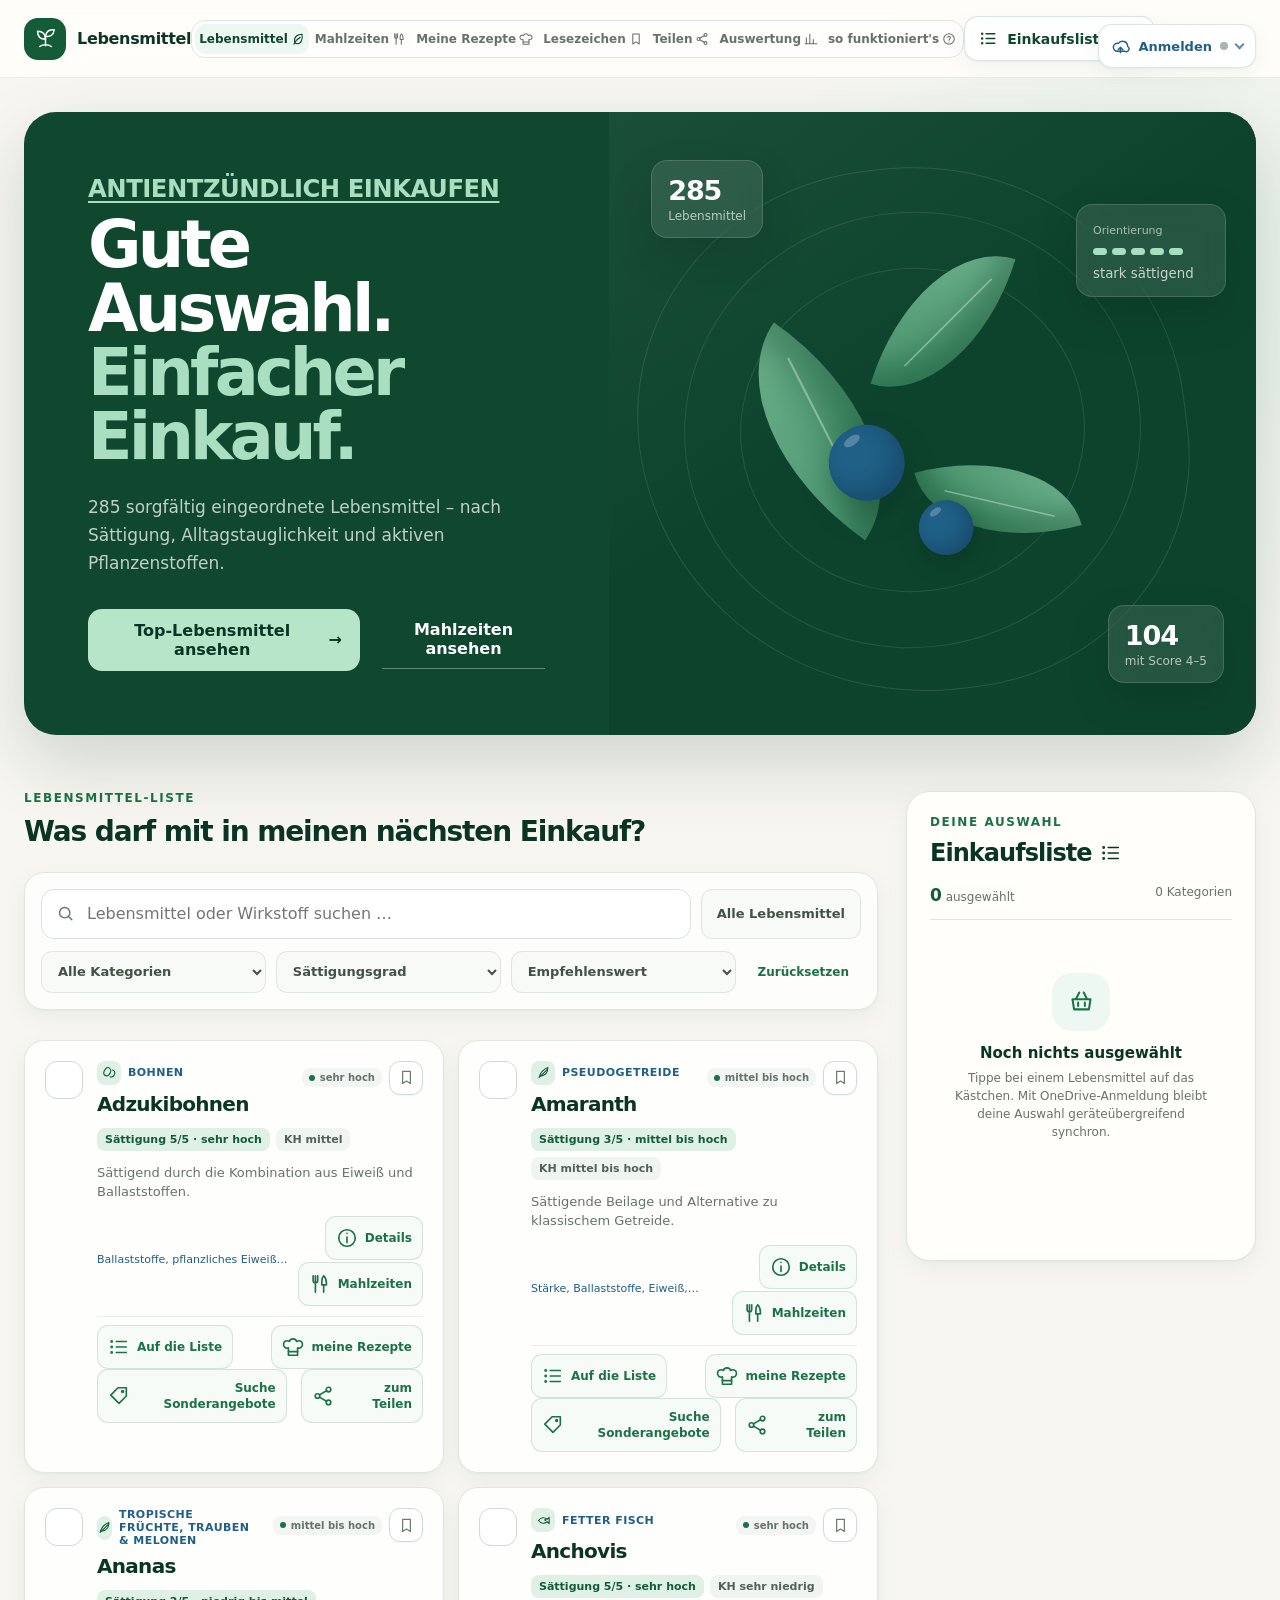
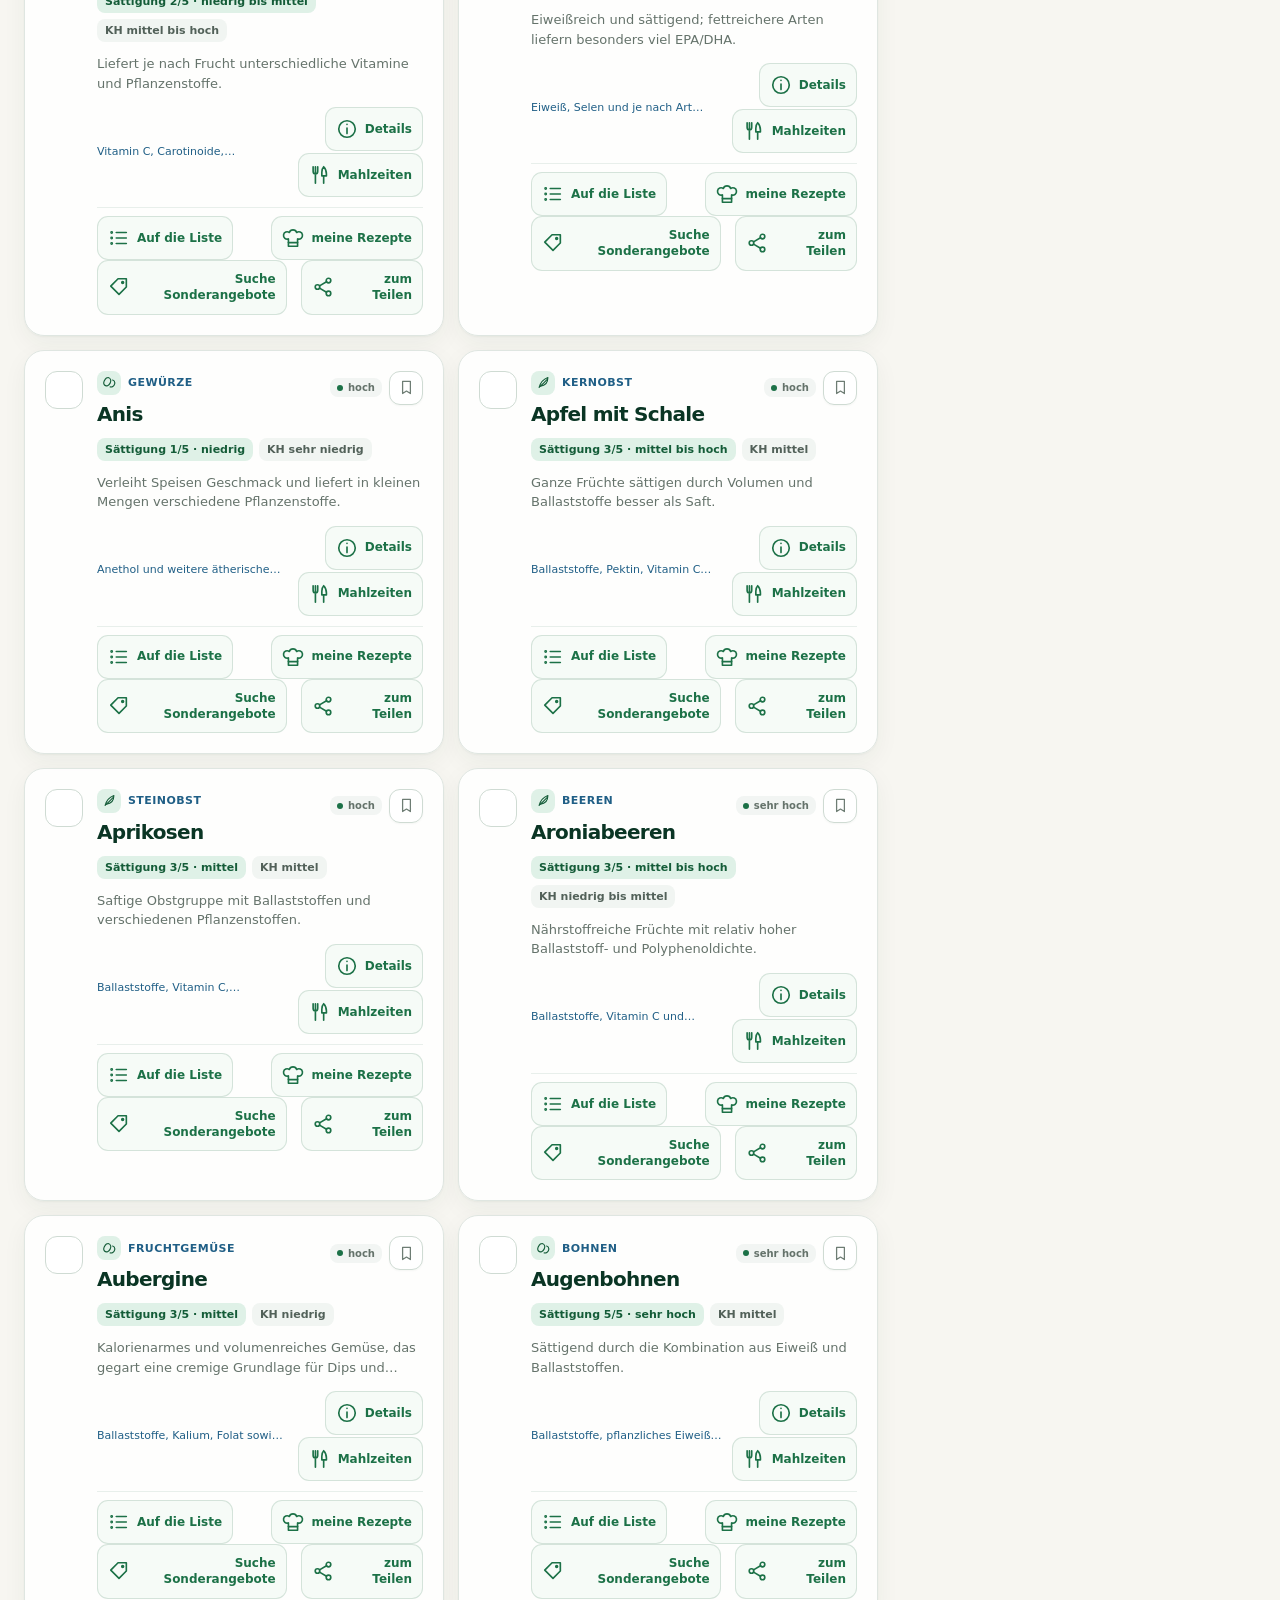
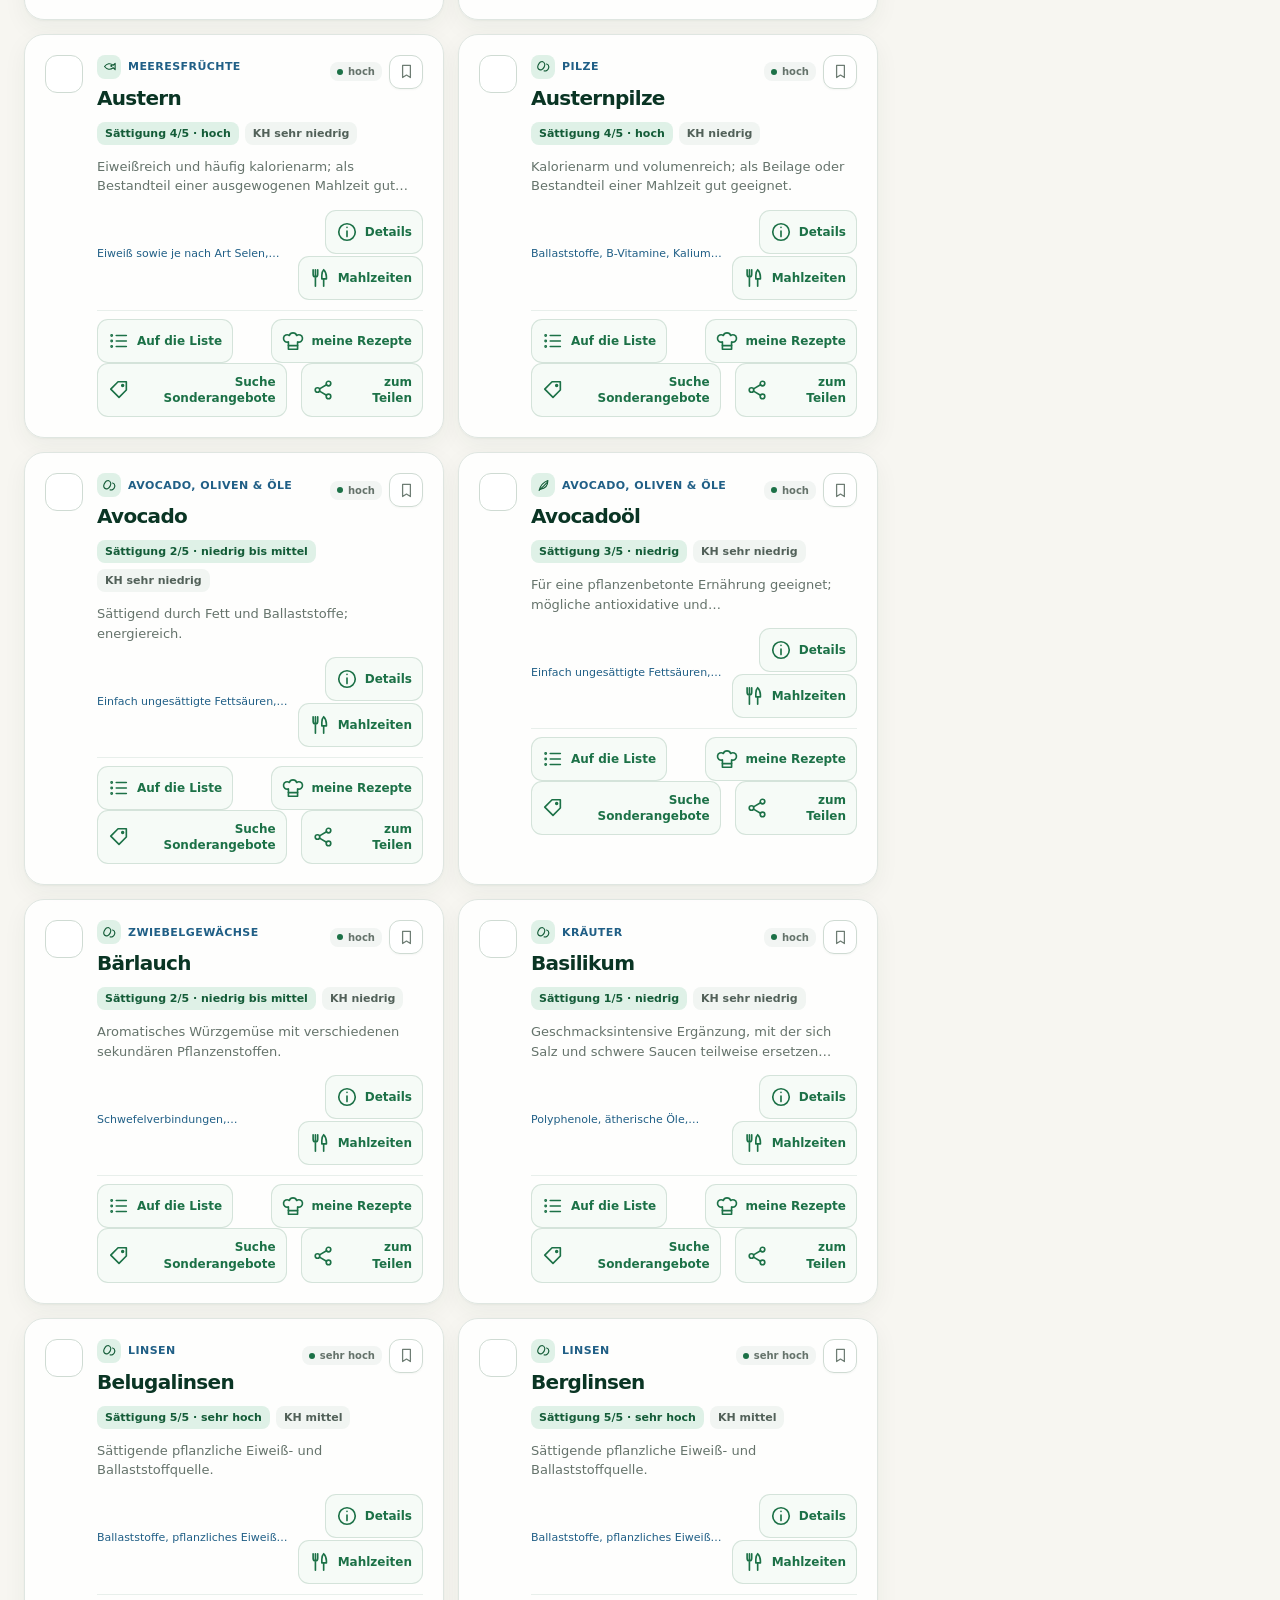
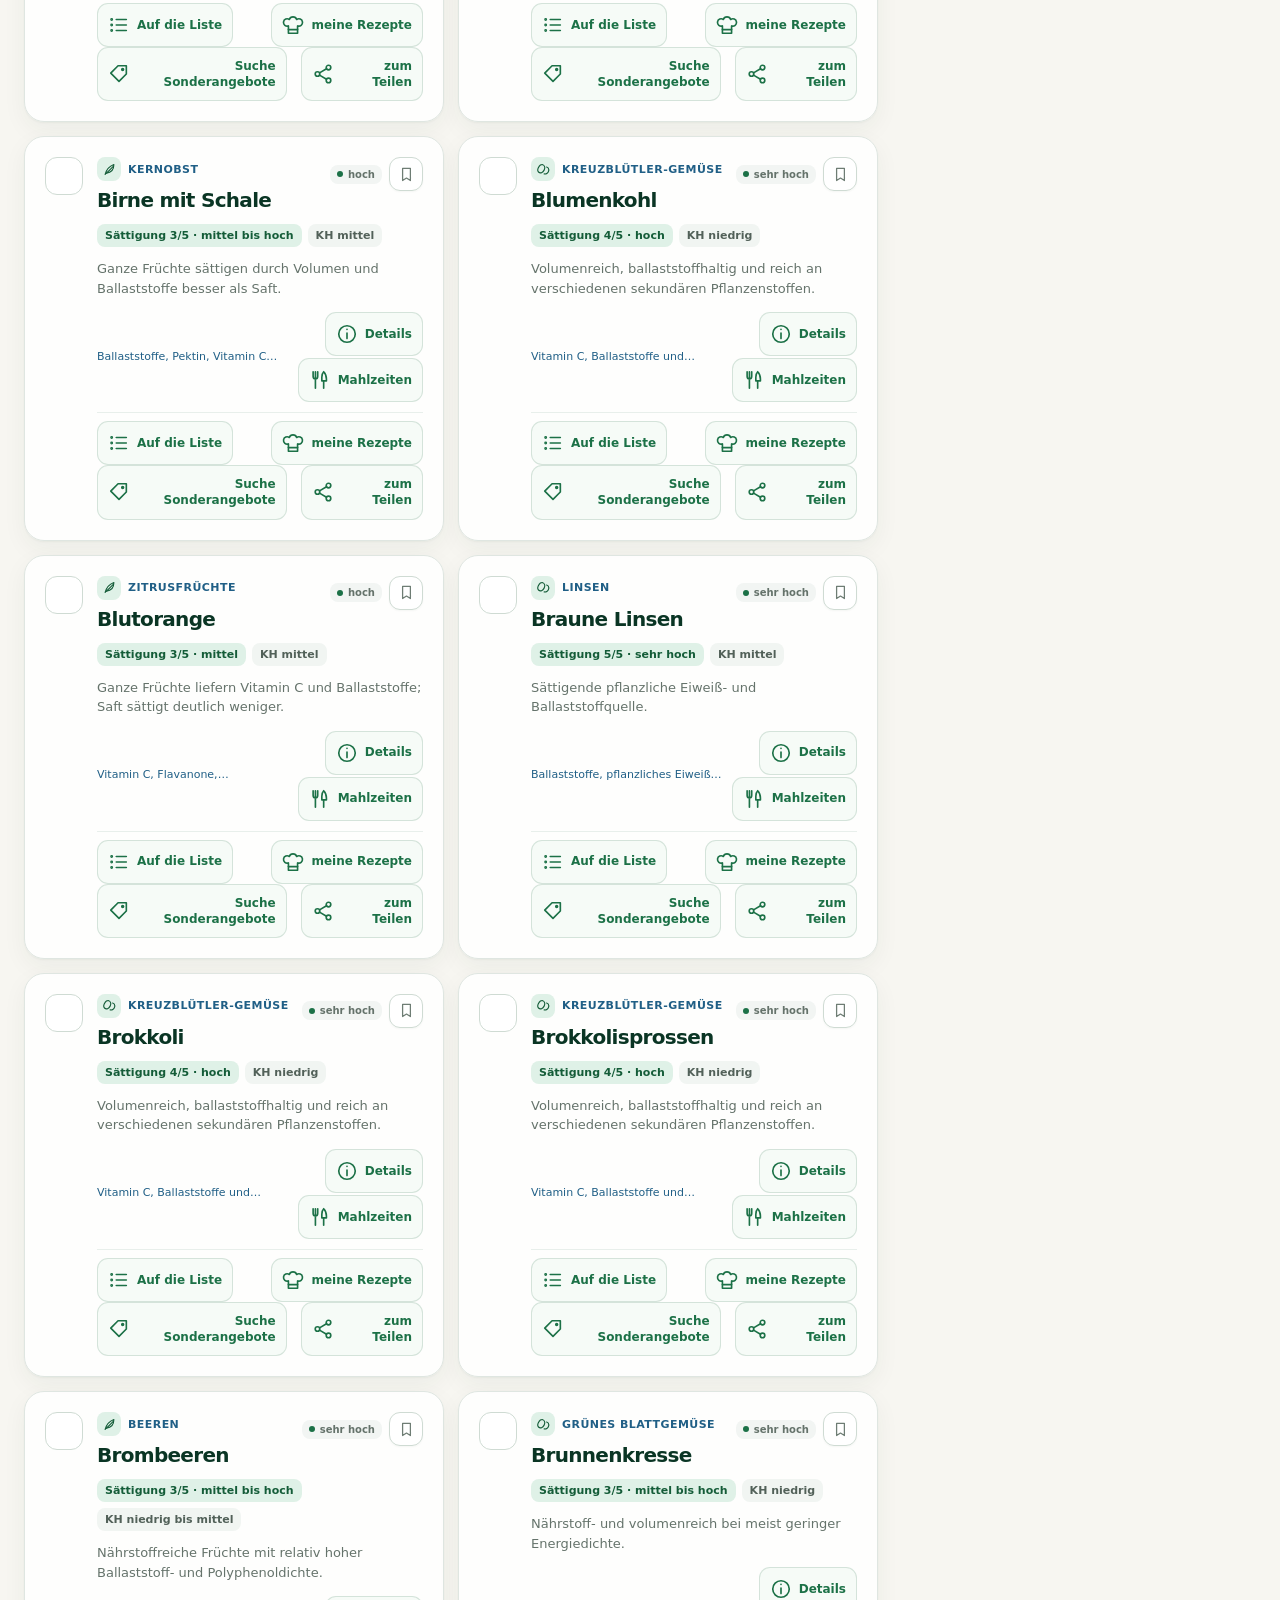
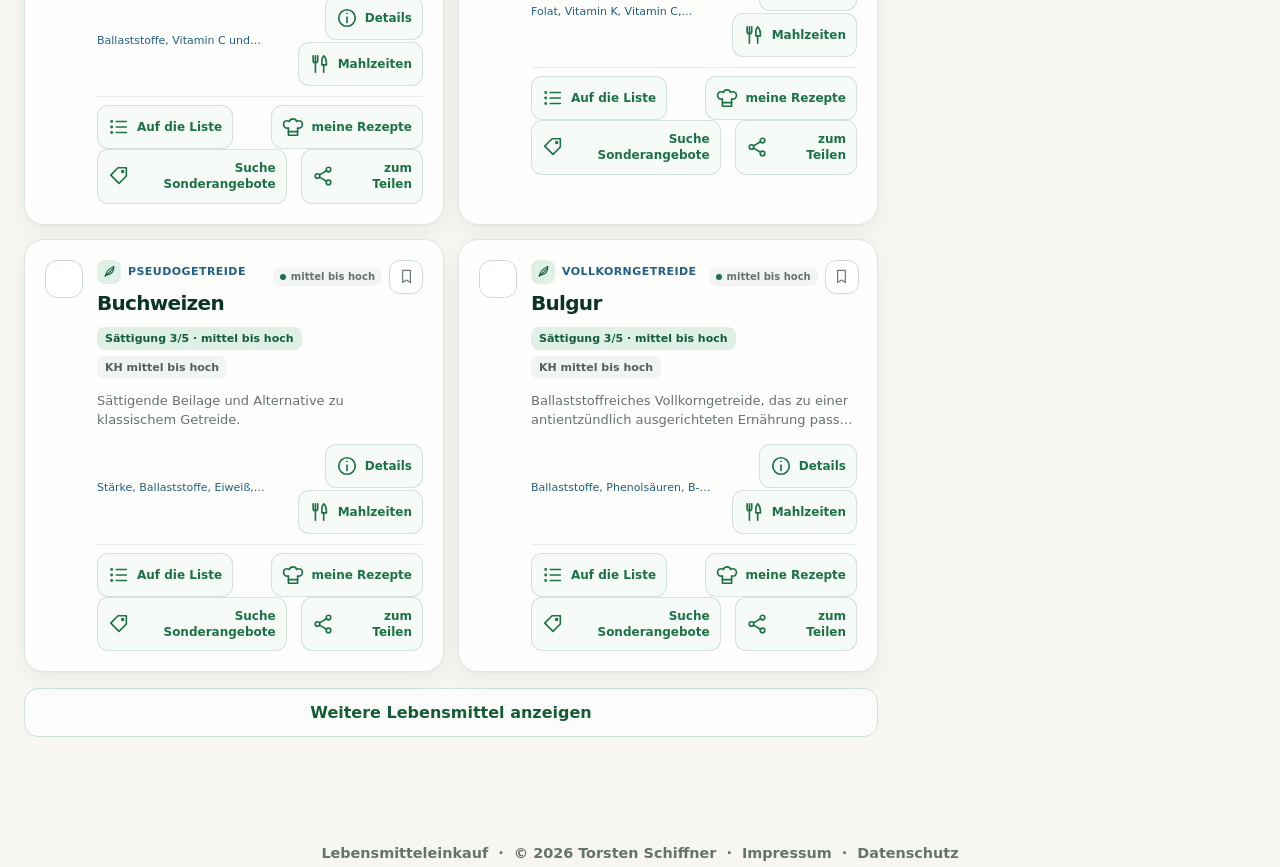
==== index.html @ b95f2064 "Add inline symbols to help chapter actions and areas" ====
<!doctype html>
<html lang="de">
  <head>
    <meta charset="UTF-8" />
    <meta name="viewport" content="width=device-width, initial-scale=1" />
    <meta name="theme-color" content="#145c38" />
    <meta
      name="description"
      content="Antientzündliche Lebensmittel entdecken, filtern und als Einkaufsliste speichern."
    />
    <title>Lebensmitteleinkauf</title>
    <link rel="stylesheet" href="style.css?v=help-inline-icons-20261023-1" />
  </head>
  <body>
    <div class="app-shell">
      <header class="topbar">
        <a class="brand" href="https://torwoe.github.io/lebensmitteleinkauf/" data-brand-home aria-label="Startseite von Lebensmitteleinkauf öffnen">
          <span class="brand-mark" aria-hidden="true">
            <svg viewBox="0 0 40 40" role="img">
              <path d="M20 30V17" />
              <path d="M20 21c-7 0-11-4-11-11 7 0 11 4 11 11Z" />
              <path d="M20 17c1-7 5-10 12-9-1 7-5 10-12 9Z" />
              <path d="M12 31c4-3 12-3 16 0" />
            </svg>
          </span>
          <span>
            <strong>Lebensmittel</strong>
            <small>bewusst einkaufen</small>
          </span>
        </a>

        <nav class="desktop-nav" aria-label="Hauptnavigation">
          <button class="nav-button is-active" data-view="foods" type="button">Lebensmittel<span class="button-icon nav-icon" data-icon="leaf" aria-hidden="true"></span></button>
          <button class="nav-button" data-view="meals" type="button">Mahlzeiten<span class="button-icon nav-icon" data-icon="meal" aria-hidden="true"></span></button>
          <button class="nav-button" data-view="recipes" type="button">Meine Rezepte<span class="button-icon nav-icon" data-icon="chef" aria-hidden="true"></span></button>
          <button class="nav-button" data-view="bookmarks" type="button">Lesezeichen<span class="button-icon nav-icon" data-icon="bookmark" aria-hidden="true"></span></button>
          <button class="nav-button" data-view="shares" type="button">Teilen<span class="button-icon nav-icon" data-icon="share" aria-hidden="true"></span></button>
          <button class="nav-button" data-view="insights" type="button">Auswertung<span class="button-icon nav-icon" data-icon="chart" aria-hidden="true"></span></button>
          <button class="nav-button" data-view="help" type="button">so funktioniert's<span class="button-icon nav-icon" data-icon="help" aria-hidden="true"></span></button>
        </nav>

        <div class="topbar-actions">
          <div class="sync-menu">
            <button class="sync-button" id="syncButton" type="button" aria-controls="syncMenu" aria-expanded="false">
              <span class="button-icon" data-icon="cloud" aria-hidden="true"></span>
              <span id="syncButtonLabel">OneDrive</span>
              <span class="sync-dot" id="syncDot" aria-hidden="true"></span>
              <span class="sync-caret" aria-hidden="true"></span>
            </button>
            <div class="sync-menu-panel" id="syncMenu" hidden>
              <strong id="syncMenuTitle">Nicht angemeldet</strong>
              <span id="syncMenuText">Deine Einkaufsliste, Lesezeichen, geteilten Mahlzeiten und Lebensmittel sowie Rezepte werden lokal auf diesem Ger&auml;t gespeichert.
Zuerst auf OneDrive anmelden klicken.
Nur bei zu langer Anmeldedauer auf Anmeldung erneuern klicken.</span>
              <div class="sync-menu-actions">
                <button class="secondary-button sync-menu-primary" id="syncMenuPrimary" type="button">Mit OneDrive anmelden</button>
                <button class="secondary-button sync-menu-renew" id="syncMenuRenew" type="button">Anmeldung erneuern</button>
                <button class="danger-button sync-menu-logout" id="syncMenuLogout" type="button">Abmelden</button>
              </div>
            </div>
          </div>
          <button class="basket-button" id="basketButton" type="button" aria-controls="shoppingPanel">
            <span class="button-icon" data-icon="list" aria-hidden="true"></span>
            <span class="basket-button-label">Einkaufsliste</span>
            <span class="count-badge" id="headerCount">0</span>
          </button>
        </div>
      </header>

      <main>
        <section class="view is-active" id="foodsView" data-view-panel="foods">
          <div class="hero">
            <div class="hero-copy">
              <p class="eyebrow">Antientzündlich einkaufen</p>
              <h1>Gute Auswahl.<br /><span>Einfacher Einkauf.</span></h1>
              <p>
                285 sorgfältig eingeordnete Lebensmittel – nach Sättigung,
                Alltagstauglichkeit und aktiven Pflanzenstoffen.
              </p>
              <div class="hero-actions">
                <button class="primary-button" id="showTopRated" type="button">
                  Top-Lebensmittel ansehen
                  <span aria-hidden="true">→</span>
                </button>
                <button class="text-button" data-view="meals" type="button">Mahlzeiten ansehen</button>
              </div>
            </div>
            <div class="hero-visual" aria-label="Übersicht der Lebensmitteldaten">
              <div class="produce-orbit" aria-hidden="true">
                <span class="orbit orbit-one"></span>
                <span class="orbit orbit-two"></span>
                <span class="leaf leaf-one"></span>
                <span class="leaf leaf-two"></span>
                <span class="leaf leaf-three"></span>
                <span class="berry berry-one"></span>
                <span class="berry berry-two"></span>
              </div>
              <div class="hero-stat stat-primary">
                <strong>285</strong>
                <span>Lebensmittel</span>
              </div>
              <div class="hero-stat stat-secondary">
                <strong>104</strong>
                <span>mit Score 4–5</span>
              </div>
              <div class="score-card">
                <span>Orientierung</span>
                <div class="score-dots" aria-label="Sättigungs-Score 5 von 5">
                  <i></i><i></i><i></i><i></i><i></i>
                </div>
                <small>stark sättigend</small>
              </div>
            </div>
          </div>

          <div class="content-grid">
            <section class="catalog" aria-labelledby="catalogTitle">
              <div class="section-heading">
                <div>
                  <p class="eyebrow">Lebensmittel-Liste</p>
                  <h2 id="catalogTitle">Was darf mit in meinen nächsten Einkauf?</h2>
                </div>
              </div>

              <div class="filter-panel">
                <div class="food-search-row">
                  <label class="search-field food-search-field" for="searchInput">
                    <span class="button-icon" data-icon="search" aria-hidden="true"></span>
                    <span class="sr-only">Lebensmittel suchen</span>
                    <input id="searchInput" type="search" placeholder="Lebensmittel oder Wirkstoff suchen …" autocomplete="off" />
                  </label>
                  <button class="all-foods-button" id="allFoodsButton" type="button">Alle Lebensmittel</button>
                </div>
                <div class="filter-row">
                  <label>
                    <span>Kategorie</span>
                    <select id="categoryFilter">
                      <option value="">Alle Kategorien</option>
                    </select>
                  </label>
                  <label>
                    <span>Sättigung</span>
                    <select id="scoreFilter">
                      <option value="">Sättigungsgrad</option>
                      <option value="5">Score 5 · sehr hoch</option>
                      <option value="4">Score 4 · hoch</option>
                      <option value="3">Score 3 · mittel</option>
                      <option value="2">Score 2 · niedrig bis mittel</option>
                      <option value="1">Score 1 · niedrig</option>
                    </select>
                  </label>
                  <label>
                    <span>Priorität</span>
                    <select id="priorityFilter">
                      <option value="">Empfehlenswert</option>
                      <option value="sehr hoch">Sehr hoch</option>
                      <option value="hoch">Hoch</option>
                      <option value="mittel">Mittel</option>
                      <option value="niedrig">Niedrig</option>
                    </select>
                  </label>
                  <button class="reset-button" id="resetFilters" type="button">Zurücksetzen</button>
                </div>
              </div>

              <div class="active-filter-row" id="activeFilters" aria-live="polite"></div>
              <div class="food-grid" id="foodGrid"></div>
              <button class="load-more" id="loadMore" type="button">Weitere Lebensmittel anzeigen</button>
            </section>

            <aside class="shopping-panel" id="shoppingPanel" aria-labelledby="shoppingTitle">
              <div class="panel-handle" aria-hidden="true"></div>
              <div class="shopping-heading">
                <div>
                  <p class="eyebrow">Deine Auswahl</p>
                  <h2 id="shoppingTitle">Einkaufsliste<span class="button-icon shopping-title-icon" data-icon="list" aria-hidden="true"></span></h2>
                </div>
                <button class="icon-button close-shopping" id="closeShopping" type="button" aria-label="Einkaufsliste schließen">×</button>
              </div>
              <div class="shopping-summary">
                <span><strong id="shoppingCount">0</strong> ausgewählt</span>
                <span id="categoryCount">0 Kategorien</span>
              </div>
              <div class="shopping-items" id="shoppingItems"></div>
              <div class="shopping-actions" id="shoppingActions">
                <button class="primary-button" id="downloadList" type="button">
                  <span class="button-icon" data-icon="download" aria-hidden="true"></span>
                  Als TXT speichern
                </button>
                <div class="secondary-actions">
                  <button class="secondary-button" id="copyList" type="button">Kopieren</button>
                  <button class="danger-button" id="clearList" type="button">Leeren</button>
                </div>
              </div>
            </aside>
          </div>
        </section>

        <section class="view" id="mealsView" data-view-panel="meals">
          <div class="page-intro compact-intro">
            <p class="eyebrow">Mahlzeiten</p>
            <h1>Aus guten Zutaten<br /><span>wird ein guter Tag.</span></h1>
            <label class="search-field meal-search-field" for="mealSearchInput">
              <span class="button-icon" data-icon="search" aria-hidden="true"></span>
              <span class="sr-only">Mahlzeiten durchsuchen</span>
              <input id="mealSearchInput" type="search" placeholder="Zutat oder Mahlzeit suchen …" autocomplete="off" />
            </label>
            <div class="meal-filter-row">
              <label class="meal-type-control" for="mealTypeFilter">
                <span class="sr-only">Gerichtart für Mahlzeiten</span>
                <select id="mealTypeFilter">
                  <option value="">Alle Gerichte</option>
                  <option value="warm">Warm</option>
                  <option value="kalt">Kalt</option>
                </select>
              </label>
              <label class="meal-category-control" for="mealCategoryFilter">
                <span class="sr-only">Kategorie für Mahlzeiten</span>
                <select id="mealCategoryFilter">
                  <option value="">Alle Kategorien</option>
                </select>
              </label>
              <button class="reset-button meal-reset-button" id="resetMealFilters" type="button">Zurücksetzen</button>
            </div>
            <div class="meal-result-count" id="mealResultCount" aria-live="polite" hidden></div>
          </div>
          <div class="meal-grid" id="mealGrid" aria-live="polite"></div>
        </section>

        <section class="view recipes-view" id="recipesView" data-view-panel="recipes">
          <div class="page-intro compact-intro recipe-overview-intro">
            <p class="eyebrow">Meine Rezepte</p>
            <h1>Gesammelt.<br /><span>Klar unterteilt.</span></h1>
            <p>Hier findest du alle eigenen Rezepte aus deinen Mahlzeiten- und Lebensmittelkarten. Mahlzeiten stehen zuerst, danach folgen Lebensmittel.</p>
          </div>

          <div class="filter-panel recipe-filter-panel">
            <label class="search-field recipe-search-field" for="recipeSearchInput">
              <span class="button-icon" data-icon="search" aria-hidden="true"></span>
              <span class="sr-only">Eigene Rezepte durchsuchen</span>
              <input id="recipeSearchInput" type="search" placeholder="Rezepte, Lebensmittel oder Anmerkungen suchen …" autocomplete="off" />
            </label>
            <div class="recipe-filter-row">
              <label>
                <span class="sr-only">Kategorie für eigene Rezepte</span>
                <select id="recipeCategoryFilter">
                  <option value="">Alle Kategorien</option>
                </select>
              </label>
              <label>
                <span class="sr-only">Mahlzeit oder Lebensmittel für eigene Rezepte</span>
                <select id="recipeItemFilter">
                  <option value="">Alle Mahlzeiten und Lebensmittel</option>
                </select>
              </label>
              <button class="reset-button recipe-reset-button" id="resetRecipeFilters" type="button">Zurücksetzen</button>
            </div>
          </div>

          <div class="recipe-result-bar">
            <span id="recipeResultCount" aria-live="polite">0 Rezepte</span>
          </div>
          <section class="bookmark-section" aria-labelledby="recipeMealsTitle">
            <div class="bookmark-section-heading">
              <div>
                <p class="eyebrow">Zuerst</p>
                <h2 id="recipeMealsTitle">Mahlzeiten</h2>
              </div>
              <span class="bookmark-count" id="recipeMealCount">0 Rezepte</span>
            </div>
            <div class="recipe-overview-grid" id="recipeMealGrid" aria-live="polite"></div>
          </section>

          <section class="bookmark-section" aria-labelledby="recipeFoodsTitle">
            <div class="bookmark-section-heading">
              <div>
                <p class="eyebrow">Danach</p>
                <h2 id="recipeFoodsTitle">Lebensmittel</h2>
              </div>
              <span class="bookmark-count" id="recipeFoodCount">0 Rezepte</span>
            </div>
            <div class="recipe-overview-grid" id="recipeFoodGrid" aria-live="polite"></div>
          </section>
        </section>

        <section class="view bookmarks-view" id="bookmarksView" data-view-panel="bookmarks">
          <div class="page-intro compact-intro bookmarks-intro">
            <div>
              <p class="eyebrow">Deine Auswahl</p>
              <h1>Gespeichert.<br /><span>Schnell wiedergefunden.</span></h1>
              <p>Alle Lesezeichen auf einen Blick. Mit OneDrive-Anmeldung werden sie geräteübergreifend synchronisiert.</p>
            </div>
            <button class="danger-button bookmarks-clear-all" id="clearAllBookmarks" type="button">Alle Lesezeichen löschen</button>
          </div>

          <section class="bookmark-section" aria-labelledby="bookmarkedMealsTitle">
            <div class="bookmark-section-heading">
              <div>
                <p class="eyebrow">Zuerst</p>
                <h2 id="bookmarkedMealsTitle">Mahlzeiten</h2>
              </div>
              <span class="bookmark-count" id="bookmarkedMealCount">0 Lesezeichen</span>
            </div>
            <div class="meal-grid bookmark-meal-grid" id="bookmarkedMealGrid" aria-live="polite"></div>
          </section>

          <section class="bookmark-section" aria-labelledby="bookmarkedFoodsTitle">
            <div class="bookmark-section-heading">
              <div>
                <p class="eyebrow">Danach</p>
                <h2 id="bookmarkedFoodsTitle">Lebensmittel</h2>
              </div>
              <span class="bookmark-count" id="bookmarkedFoodCount">0 Lesezeichen</span>
            </div>
            <div class="food-grid bookmark-food-grid" id="bookmarkedFoodGrid" aria-live="polite"></div>
          </section>
        </section>

        <section class="view" id="insightsView" data-view-panel="insights">
          <div class="page-intro compact-intro">
            <p class="eyebrow">Auswertung</p>
            <h1>Die Auswahl<br /><span>auf einen Blick.</span></h1>
            <p>Die wichtigsten Kennzahlen und Kategorien aus der Lebensmittelliste.</p>
          </div>
          <div class="metric-grid" id="metricGrid"></div>
          <div class="insight-grid">
            <article class="chart-card category-chart-card">
              <div class="card-heading">
                <div>
                  <p class="eyebrow">Verteilung</p>
                  <h2>Lebensmittel je Kategorie</h2>
                </div>
                <span class="chart-key"><i></i>Anzahl</span>
              </div>
              <div class="bar-chart" id="categoryChart"></div>
            </article>
            <article class="chart-card satiety-card">
              <div class="card-heading">
                <div>
                  <p class="eyebrow">Sättigung</p>
                  <h2>Score-Profil</h2>
                </div>
              </div>
              <div class="donut-layout">
                <div class="donut-chart" id="donutChart"><span><strong>280</strong>gesamt</span></div>
                <div class="donut-legend" id="donutLegend"></div>
              </div>
            </article>
          </div>
          <article class="source-card">
            <div>
              <p class="eyebrow">Transparenz</p>
            </div>
            <div class="source-list" id="sourceList"></div>
          </article>
        </section>

        <section class="view shares-view" id="sharesView" data-view-panel="shares">
          <div class="page-intro compact-intro share-intro">
            <p class="eyebrow">Teilen</p>
            <h1>Gute Auswahl.<br /><span>Einfach weitergeben.</span></h1>
            <p>Hier erscheinen Mahlzeiten und Lebensmittel, deren Teilen-Link du erstellt oder geöffnet hast. Der Link führt direkt zum passenden Eintrag.</p>
          </div>
          <section class="bookmark-section" aria-labelledby="sharedMealsTitle">
            <div class="bookmark-section-heading">
              <div>
                <p class="eyebrow">Zuerst</p>
                <h2 id="sharedMealsTitle">Mahlzeiten</h2>
              </div>
              <span class="bookmark-count" id="sharedMealCount">0 Mahlzeiten</span>
            </div>
            <div class="share-selection-toolbar">
              <span id="sharedMealSelectionCount" aria-live="polite">0 ausgewählt</span>
              <button class="danger-button" id="removeSelectedSharedMeals" type="button" disabled>Ausgewählte entfernen</button>
            </div>
            <div class="meal-grid shared-meal-grid" id="sharedMealGrid" aria-live="polite"></div>
          </section>

          <section class="bookmark-section" aria-labelledby="sharedFoodsTitle">
            <div class="bookmark-section-heading">
              <div>
                <p class="eyebrow">Danach</p>
                <h2 id="sharedFoodsTitle">Lebensmittel</h2>
              </div>
              <span class="bookmark-count" id="sharedFoodCount">0 Lebensmittel</span>
            </div>
            <div class="share-selection-toolbar">
              <span id="sharedFoodSelectionCount" aria-live="polite">0 ausgewählt</span>
              <button class="danger-button" id="removeSelectedSharedFoods" type="button" disabled>Ausgewählte entfernen</button>
            </div>
            <div class="food-grid shared-food-grid" id="sharedFoodGrid" aria-live="polite"></div>
          </section>
        </section>

        <section class="view help-view" id="helpView" data-view-panel="help">
          <div class="page-intro compact-intro help-intro" id="hilfe-oben">
            <p class="eyebrow">So funktioniert's</p>
            <h1>so funktioniert's<br /><span>für jeden Bereich</span></h1>
            <p>Hier wird jeder Bereich mit seinen verschiedenen Funktionen kurz und einfach vorgestellt. Als beschreibender Text mit Bildern oder als kleines Video.</p>
          </div>

          <nav class="help-section-nav" aria-label="Bereiche auf dieser Seite">
            <ul class="help-section-list">
              <li><a href="#hilfe-lebensmittel">so funktioniert's bei: Lebensmittel <span aria-hidden="true">↓</span></a></li>
              <li><a href="#hilfe-mahlzeiten">so funktioniert's bei: Mahlzeiten und Rezeptsuche <span aria-hidden="true">↓</span></a></li>
              <li><a href="#hilfe-mahlzeiten-rezeptsuche">so funktioniert's bei: für Rezeptsuche <span aria-hidden="true">↓</span></a></li>
              <li><a href="#hilfe-rezepte">so funktioniert's bei: Meine Rezepte <span aria-hidden="true">↓</span></a></li>
              <li><a href="#hilfe-lesezeichen">so funktioniert's bei: Lesezeichen <span aria-hidden="true">↓</span></a></li>
              <li><a href="#hilfe-teilen">so funktioniert's bei: Teilen <span aria-hidden="true">↓</span></a></li>
            </ul>
          </nav>

          <p class="help-ai-notice">Die Erklärbilder wurden mithilfe künstlicher Intelligenz (KI) erstellt. Sie veranschaulichen die Bedienung; einzelne Darstellungen können von der aktuellen App abweichen.</p>

          <div class="help-sections">
            <section class="help-section help-foods-section" id="hilfe-lebensmittel" aria-labelledby="hilfe-lebensmittel-title">
              <div class="help-section-heading">
                <h2 id="hilfe-lebensmittel-title">so funktioniert's bei: Lebensmittel</h2>
                <a class="help-back-to-top" href="#hilfe-oben" aria-label="Zurück zum Anfang der Seite" title="Zurück nach oben"><span class="button-icon" data-icon="arrowUp" aria-hidden="true"></span></a>
              </div>
              <p>Entdecke passende Lebensmittel und nutze die Informationen und Funktionen der WebApp für deinen Einkauf und deine Mahlzeiten.</p>
              <p id="foodGuideVideoIntro">Schau gern in unser kurzes Erklärvideo: Wir zeigen dir, wie du Lebensmittel findest und welche Möglichkeiten dir die WebApp für deinen Einkauf und deine Mahlzeiten bietet.</p>
              <video class="food-guide-video" controls playsinline preload="metadata" aria-label="Erklärvideo: So funktioniert die WebApp bei Lebensmitteln" aria-describedby="foodGuideVideoIntro">
                <source src="assets/food-guide/lebensmittel-erklaervideo.mp4?v=food-guide-20261013-1" type="video/mp4" />
                Dein Browser kann das Video hier nicht abspielen. <a href="assets/food-guide/lebensmittel-erklaervideo.mp4">Erklärvideo öffnen</a>.
              </video>
              <div class="meal-guide food-guide">
                <p class="food-guide-intro">Du entscheidest selbst, welche Funktion du gerade brauchst. Die Funktionen haben keine feste Reihenfolge.</p>
                <ol class="meal-guide-list">
                  <li><span class="meal-guide-step-content"><strong>Ein Lebensmittel finden</strong><br />Mit den Filtern für Kategorie, Sättigung und Empfehlungspriorität kannst du die Auswahl eingrenzen. Einen Suchbegriff musst du dafür nicht eingeben. Wenn du möchtest, kannst du zusätzlich oder auch ohne Filter nach einem Lebensmittel oder Wirkstoff suchen, zum Beispiel „Feldsalat“. Mit „<span class="meal-guide-action-label inline-action-icon" role="img" aria-label="Zurücksetzen" title="Zurücksetzen"><span class="button-icon" data-icon="reset" aria-hidden="true"></span><span class="action-icon-label">Zurücksetzen</span></span>“ entfernst du die Suche und alle Filter. <button class="meal-guide-image-button" type="button" data-food-guide-step="1" aria-label="Bild zu Lebensmittel-Punkt 1 öffnen: Ein Lebensmittel finden"><span class="button-icon" data-icon="imageOpen" aria-hidden="true"></span><span>Bild</span></button></span></li>
                  <li><span class="meal-guide-step-content"><strong>Die Lebensmittelkarte kennenlernen</strong><br />Auf der Karte findest du die Lebensmittelgruppe, den Namen, die Empfehlung, den Sättigungsgrad und die Einordnung der Kohlenhydrate. Dazu kommen eine kurze Beschreibung und ein Hinweis auf enthaltene Nähr- und Wirkstoffe. <button class="meal-guide-image-button" type="button" data-food-guide-step="2" aria-label="Bild zu Lebensmittel-Punkt 2 öffnen: Die Lebensmittelkarte kennenlernen"><span class="button-icon" data-icon="imageOpen" aria-hidden="true"></span><span>Bild</span></button></span></li>
                  <li><span class="meal-guide-step-content"><strong>Mehr erfahren</strong><br />Klicke auf „<span class="meal-guide-action-label inline-action-icon" role="img" aria-label="Details" title="Details"><span class="button-icon" data-icon="info" aria-hidden="true"></span><span class="action-icon-label">Details</span></span>“. Hier findest du die vollständigen Angaben zu enthaltenen Stoffen, praktischer Verwendung, Hinweisen, Nährwerten und der angegebenen Portionsmenge. Schließe den Dialog, um zur Karte zurückzukehren. <button class="meal-guide-image-button" type="button" data-food-guide-step="3" aria-label="Bild zu Lebensmittel-Punkt 3 öffnen: Mehr erfahren"><span class="button-icon" data-icon="imageOpen" aria-hidden="true"></span><span>Bild</span></button></span></li>
                  <li><span class="meal-guide-step-content"><strong>Passende Mahlzeiten finden</strong><br />Klicke auf „<span class="meal-guide-action-label inline-action-icon" role="img" aria-label="Mahlzeiten" title="Mahlzeiten"><span class="button-icon" data-icon="meal" aria-hidden="true"></span><span class="action-icon-label">Mahlzeiten</span></span>“. Die WebApp wechselt zu den Mahlzeiten und übernimmt den Namen des Lebensmittels automatisch als Suchbegriff. Du findest Vorschläge, die das Lebensmittel als Zutat oder als Variante enthalten. <button class="meal-guide-image-button" type="button" data-food-guide-step="4" aria-label="Bild zu Lebensmittel-Punkt 4 öffnen: Passende Mahlzeiten finden"><span class="button-icon" data-icon="imageOpen" aria-hidden="true"></span><span>Bild</span></button></span></li>
                  <li><span class="meal-guide-step-content"><strong>Das Lebensmittel auf die Einkaufsliste setzen</strong><br />Klicke auf „<span class="meal-guide-action-label inline-action-icon" role="img" aria-label="Auf die Liste" title="Auf die Liste"><span class="button-icon" data-icon="list" aria-hidden="true"></span><span class="action-icon-label">Auf die Liste</span></span>“. Das Lebensmittel erscheint in deiner Einkaufsliste und der Zähler wird aktualisiert. Ein kleines Häkchen am Listen-Symbol zeigt dir, dass das Lebensmittel ausgewählt ist. Mit einem erneuten Klick entfernst du das Lebensmittel wieder. <button class="meal-guide-image-button" type="button" data-food-guide-step="5" aria-label="Bild zu Lebensmittel-Punkt 5 öffnen: Das Lebensmittel auf die Einkaufsliste setzen"><span class="button-icon" data-icon="imageOpen" aria-hidden="true"></span><span>Bild</span></button></span></li>
                  <li><span class="meal-guide-step-content"><strong>Einen Suchtext für Sonderangebote erstellen</strong><br />Klicke auf „<span class="meal-guide-action-label inline-action-icon" role="img" aria-label="Suche Sonderangebote" title="Suche Sonderangebote"><span class="button-icon" data-icon="tag" aria-hidden="true"></span><span class="action-icon-label">Suche Sonderangebote</span></span>“, gib deine fünfstellige Postleitzahl ein und klicke auf „<span class="meal-guide-action-label inline-action-icon" role="img" aria-label="Text kopieren →" title="Text kopieren →"><span class="button-icon" data-icon="copy" aria-hidden="true"></span><span class="action-icon-label">Text kopieren →</span></span>“. Öffne anschließend eine KI mit Websuche und füge den kopierten Text ein, um nach lokalen Einkaufsmöglichkeiten und Angeboten zu suchen. Die WebApp selbst zeigt keine Angebotsergebnisse an. <button class="meal-guide-image-button" type="button" data-food-guide-step="6" aria-label="Bild zu Lebensmittel-Punkt 6 öffnen: Einen Suchtext für Sonderangebote erstellen"><span class="button-icon" data-icon="imageOpen" aria-hidden="true"></span><span>Bild</span></button></span></li>
                  <li><span class="meal-guide-step-content"><strong>Eigene Rezepte speichern</strong><br />Klicke auf „<span class="meal-guide-action-label inline-action-icon" role="img" aria-label="Meine Rezepte" title="Meine Rezepte"><span class="button-icon" data-icon="chef" aria-hidden="true"></span><span class="action-icon-label">Meine Rezepte</span></span>“. Trage eine Überschrift, einen Rezeptlink oder eigene Anmerkungen ein. Mindestens ein Feld muss ausgefüllt sein. Klicke anschließend auf „<span class="meal-guide-action-label inline-action-icon" role="img" aria-label="Rezept speichern" title="Rezept speichern"><span class="button-icon" data-icon="check" aria-hidden="true"></span><span class="action-icon-label">Rezept speichern</span></span>“. Deine Einträge findest du im Dialog unter „<span class="meal-guide-action-label inline-action-icon" role="img" aria-label="Gespeicherte Rezepte" title="Gespeicherte Rezepte"><span class="button-icon" data-icon="recipe" aria-hidden="true"></span><span class="action-icon-label">Gespeicherte Rezepte</span></span>“ und im Bereich „<span class="meal-guide-action-label inline-action-icon" role="img" aria-label="Meine Rezepte" title="Meine Rezepte"><span class="button-icon" data-icon="recipe" aria-hidden="true"></span><span class="action-icon-label">Meine Rezepte</span></span>“. <button class="meal-guide-image-button" type="button" data-food-guide-step="7" aria-label="Bild zu Lebensmittel-Punkt 7 öffnen: Eigene Rezepte speichern"><span class="button-icon" data-icon="imageOpen" aria-hidden="true"></span><span>Bild</span></button></span></li>
                  <li><span class="meal-guide-step-content"><strong>Die Lebensmittelkarte und eigene Rezepte teilen</strong><br />Klicke auf „<span class="meal-guide-action-label inline-action-icon" role="img" aria-label="Zum Teilen" title="Zum Teilen"><span class="button-icon" data-icon="share" aria-hidden="true"></span><span class="action-icon-label">Zum Teilen</span></span>“. Wenn du eigene Rezepte zu diesem Lebensmittel gespeichert hast, kannst du auswählen, welche mitkopiert werden sollen. Kopiere anschließend den Kartenlink und die ausgewählten Rezepte in die Zwischenablage. Füge den Text zum Beispiel in eine E-Mail oder WhatsApp-Nachricht ein. Das Lebensmittel wird außerdem in deinem Bereich „<span class="meal-guide-action-label inline-action-icon" role="img" aria-label="Teilen" title="Teilen"><span class="button-icon" data-icon="share" aria-hidden="true"></span><span class="action-icon-label">Teilen</span></span>“ abgelegt. <button class="meal-guide-image-button" type="button" data-food-guide-step="8" aria-label="Bild zu Lebensmittel-Punkt 8 öffnen: Die Lebensmittelkarte und eigene Rezepte teilen"><span class="button-icon" data-icon="imageOpen" aria-hidden="true"></span><span>Bild</span></button></span></li>
                  <li><span class="meal-guide-step-content"><strong>Ein Lebensmittel merken</strong><br />Über das Lesezeichen-Symbol auf der Karte kannst du ein Lebensmittel im Bereich „<span class="meal-guide-action-label inline-action-icon" role="img" aria-label="Lesezeichen" title="Lesezeichen"><span class="button-icon" data-icon="bookmark" aria-hidden="true"></span><span class="action-icon-label">Lesezeichen</span></span>“ ablegen und später schnell wiederfinden. <button class="meal-guide-image-button" type="button" data-food-guide-step="9" aria-label="Bild zu Lebensmittel-Punkt 9 öffnen: Ein Lebensmittel merken"><span class="button-icon" data-icon="imageOpen" aria-hidden="true"></span><span>Bild</span></button></span></li>
                </ol>
                <p class="meal-guide-closing">Ohne OneDrive-Anmeldung bleiben deine Einkaufsliste, Rezepte, Lesezeichen und geteilten Lebensmittel in diesem Browser gespeichert. Mit einer funktionierenden OneDrive-Verbindung können diese Daten zwischen deinen Geräten synchronisiert werden.</p>
              </div>
            </section>

            <section class="help-section help-meals-section" id="hilfe-mahlzeiten" aria-labelledby="hilfe-mahlzeiten-title">
              <div class="help-section-heading">
                <h2 id="hilfe-mahlzeiten-title">so funktioniert's bei: Mahlzeiten und Rezeptsuche</h2>
                <a class="help-back-to-top" href="#hilfe-oben" aria-label="Zurück zum Anfang der Seite" title="Zurück nach oben"><span class="button-icon" data-icon="arrowUp" aria-hidden="true"></span></a>
              </div>
              <p>Finde eine Mahlzeit nach deinem Geschmack, passe die Zutaten bei Bedarf an und nutze eine KI, um passende Rezeptvorschläge zu erhalten.</p>
              <p id="mealGuideVideoIntro">Schau gern in unser kurzes Erklärvideo: Wir zeigen dir, wie du eine Mahlzeit findest, die Zutaten anpasst und passende Rezeptvorschläge mit einer KI erhältst.</p>
              <video class="food-guide-video" controls playsinline preload="metadata" aria-label="Erklärvideo: Mahlzeiten und Rezeptsuche" aria-describedby="mealGuideVideoIntro">
                <source src="assets/meal-recipe-guide/mahlzeiten-rezeptsuche.mp4?v=meal-recipe-guide-20261015-1" type="video/mp4" />
                Dein Browser kann das Video hier nicht abspielen. <a href="assets/meal-recipe-guide/mahlzeiten-rezeptsuche.mp4">Erklärvideo öffnen</a>.
              </video>
              <div class="meal-guide">
                <ol class="meal-guide-list">
                  <li><span class="meal-guide-step-content"><strong>Über ein Lebensmittel einsteigen</strong><br />Suche im Bereich „<span class="meal-guide-action-label inline-action-icon" role="img" aria-label="Lebensmittel" title="Lebensmittel"><span class="button-icon" data-icon="leaf" aria-hidden="true"></span><span class="action-icon-label">Lebensmittel</span></span>“ nach einer Zutat, die du gerne essen möchtest, zum Beispiel „Lachs“. Über „<span class="meal-guide-action-label inline-action-icon" role="img" aria-label="Alle Lebensmittel" title="Alle Lebensmittel"><span class="button-icon" data-icon="list" aria-hidden="true"></span><span class="action-icon-label">Alle Lebensmittel</span></span>“ kannst du auch einen Eintrag aus der Übersicht auswählen. Klicke anschließend auf der Lebensmittelkarte auf „<span class="meal-guide-action-label inline-action-icon" role="img" aria-label="Mahlzeiten" title="Mahlzeiten"><span class="button-icon" data-icon="meal" aria-hidden="true"></span><span class="action-icon-label">Mahlzeiten</span></span>“. Die App wechselt zu den Mahlzeiten und übernimmt das Lebensmittel als Suchbegriff. <button class="meal-guide-image-button" type="button" data-meal-guide-step="1" aria-label="Bild zu Mahlzeiten-Punkt 1 öffnen: Über ein Lebensmittel einsteigen"><span class="button-icon" data-icon="imageOpen" aria-hidden="true"></span><span>Bild</span></button></span></li>
                  <li><span class="meal-guide-step-content"><strong>Direkt nach einer Mahlzeit suchen</strong><br />Alternativ kannst du direkt den Bereich „<span class="meal-guide-action-label inline-action-icon" role="img" aria-label="Mahlzeiten" title="Mahlzeiten"><span class="button-icon" data-icon="meal" aria-hidden="true"></span><span class="action-icon-label">Mahlzeiten</span></span>“ öffnen. Gib eine Zutat oder eine Mahlzeit in das Suchfeld ein. Mit den Filtern kannst du die Auswahl zusätzlich eingrenzen, zum Beispiel auf „Warm“ und „Fisch &amp; Meeresfrüchte“. Mit „<span class="meal-guide-action-label inline-action-icon" role="img" aria-label="Zurücksetzen" title="Zurücksetzen"><span class="button-icon" data-icon="reset" aria-hidden="true"></span><span class="action-icon-label">Zurücksetzen</span></span>“ entfernst du die Suche und die Filter. <button class="meal-guide-image-button" type="button" data-meal-guide-step="2" aria-label="Bild zu Mahlzeiten-Punkt 2 öffnen: Direkt nach einer Mahlzeit suchen"><span class="button-icon" data-icon="imageOpen" aria-hidden="true"></span><span>Bild</span></button></span></li>
                  <li><span class="meal-guide-step-content"><strong>Eine passende Mahlzeit auswählen</strong><br />Schau dir die vorgeschlagenen Mahlzeiten an. Auf den Karten findest du die Zutaten, mögliche Varianten und eine kurze Erklärung zur Zusammenstellung. Im Video wird die „Lachs-Bulgur-Bowl mit Brokkoli und roter Paprika“ ausgewählt. <button class="meal-guide-image-button" type="button" data-meal-guide-step="3" aria-label="Bild zu Mahlzeiten-Punkt 3 öffnen: Eine passende Mahlzeit auswählen"><span class="button-icon" data-icon="imageOpen" aria-hidden="true"></span><span>Bild</span></button></span></li>
                  <li><span class="meal-guide-step-content"><strong>Die Rezeptsuche starten</strong><br />Klicke auf der gewünschten Mahlzeitenkarte auf „<span class="meal-guide-action-label inline-action-icon" role="img" aria-label="für Rezeptsuche" title="für Rezeptsuche"><span class="button-icon" data-icon="recipeSearch" aria-hidden="true"></span><span class="action-icon-label">für Rezeptsuche</span></span>“. Die App fragt dich, ob du die Lebensmittel für diese Aktion selbst auswählen möchtest. Wähle „<span class="meal-guide-action-label inline-action-icon" role="img" aria-label="Nein" title="Nein"><span class="button-icon" data-icon="close" aria-hidden="true"></span><span class="action-icon-label">Nein</span></span>“, um die vorgegebenen Zutaten zu übernehmen, oder „<span class="meal-guide-action-label inline-action-icon" role="img" aria-label="Ja" title="Ja"><span class="button-icon" data-icon="check" aria-hidden="true"></span><span class="action-icon-label">Ja</span></span>“, um die Auswahl anzupassen. <button class="meal-guide-image-button" type="button" data-meal-guide-step="4" aria-label="Bild zu Mahlzeiten-Punkt 4 öffnen: Die Rezeptsuche starten"><span class="button-icon" data-icon="imageOpen" aria-hidden="true"></span><span>Bild</span></button></span></li>
                  <li><span class="meal-guide-step-content"><strong>Die Zutaten nach deinem Geschmack anpassen</strong><br />Wenn du „<span class="meal-guide-action-label inline-action-icon" role="img" aria-label="Ja" title="Ja"><span class="button-icon" data-icon="check" aria-hidden="true"></span><span class="action-icon-label">Ja</span></span>“ gewählt hast, kannst du Zutaten abwählen und angebotene Varianten hinzufügen. Im Video werden Brokkoli und Knoblauch abgewählt und Blumenkohl hinzugefügt. Klicke anschließend im Dialog auf „<span class="meal-guide-action-label inline-action-icon" role="img" aria-label="für Rezeptsuche" title="für Rezeptsuche"><span class="button-icon" data-icon="recipeSearch" aria-hidden="true"></span><span class="action-icon-label">für Rezeptsuche</span></span>“. Der Suchtext mit deiner Auswahl wird in die Zwischenablage kopiert. <button class="meal-guide-image-button" type="button" data-meal-guide-step="5" aria-label="Bild zu Mahlzeiten-Punkt 5 öffnen: Die Zutaten nach deinem Geschmack anpassen"><span class="button-icon" data-icon="imageOpen" aria-hidden="true"></span><span>Bild</span></button></span></li>
                  <li><span class="meal-guide-step-content"><strong>Den Suchtext in eine KI einfügen</strong><br />Öffne eine KI, im Video ist es Copilot. Füge den kopierten Text in das Eingabefeld ein und sende ihn ab. Der vorbereitete Text fordert Rezeptvorschläge mit genau den ausgewählten Zutaten an. <button class="meal-guide-image-button" type="button" data-meal-guide-step="6" aria-label="Bild zu Mahlzeiten-Punkt 6 öffnen: Den Suchtext in eine KI einfügen"><span class="button-icon" data-icon="imageOpen" aria-hidden="true"></span><span>Bild</span></button></span></li>
                  <li><span class="meal-guide-step-content"><strong>Rezeptvorschläge entdecken</strong><br />Die KI erstellt passende Vorschläge zu deiner Auswahl. Schau dir die Ergebnisse an und wähle das Rezept, das du zubereiten möchtest. <button class="meal-guide-image-button" type="button" data-meal-guide-step="7" aria-label="Bild zu Mahlzeiten-Punkt 7 öffnen: Rezeptvorschläge entdecken"><span class="button-icon" data-icon="imageOpen" aria-hidden="true"></span><span>Bild</span></button></span></li>
                </ol>
                <p class="meal-guide-closing">Lass es dir schmecken!</p>
              </div>
            </section>

            <section class="help-section" id="hilfe-mahlzeiten-rezeptsuche" aria-labelledby="hilfe-mahlzeiten-rezeptsuche-title">
              <div class="help-section-heading">
                <h2 id="hilfe-mahlzeiten-rezeptsuche-title">so funktioniert's bei: für Rezeptsuche</h2>
                <a class="help-back-to-top" href="#hilfe-oben" aria-label="Zurück zum Anfang der Seite" title="Zurück nach oben"><span class="button-icon" data-icon="arrowUp" aria-hidden="true"></span></a>
              </div>
              <p>Passe die Zutaten deiner gewählten Mahlzeit bei Bedarf an und nutze eine KI, um passende Rezeptvorschläge zu erhalten.</p>
              <p id="recipeSearchGuideVideoIntro">Schau gern in unser kurzes Erklärvideo: Wir zeigen dir, wie du die Rezeptsuche startest, Zutaten anpasst und den Suchtext in eine KI einfügst.</p>
              <video class="food-guide-video" controls playsinline preload="metadata" aria-label="Erklärvideo: für Rezeptsuche" aria-describedby="recipeSearchGuideVideoIntro">
                <source src="assets/recipe-search-guide/rezeptsuche.mp4?v=recipe-search-guide-20261015-1" type="video/mp4" />
                Dein Browser kann das Video hier nicht abspielen. <a href="assets/recipe-search-guide/rezeptsuche.mp4">Erklärvideo öffnen</a>.
              </video>
              <div class="meal-guide">
                <ol class="meal-guide-list">
                  <li><span class="meal-guide-step-content"><strong>Die Rezeptsuche starten</strong><br />Klicke auf der gewünschten Mahlzeitenkarte auf „<span class="meal-guide-action-label inline-action-icon" role="img" aria-label="für Rezeptsuche" title="für Rezeptsuche"><span class="button-icon" data-icon="recipeSearch" aria-hidden="true"></span><span class="action-icon-label">für Rezeptsuche</span></span>“. Die App fragt dich, ob du die Lebensmittel für diese Aktion selbst auswählen möchtest. Wähle „<span class="meal-guide-action-label inline-action-icon" role="img" aria-label="Nein" title="Nein"><span class="button-icon" data-icon="close" aria-hidden="true"></span><span class="action-icon-label">Nein</span></span>“, um die vorgegebenen Zutaten zu übernehmen, oder „<span class="meal-guide-action-label inline-action-icon" role="img" aria-label="Ja" title="Ja"><span class="button-icon" data-icon="check" aria-hidden="true"></span><span class="action-icon-label">Ja</span></span>“, um die Auswahl anzupassen. <button class="meal-guide-image-button" type="button" data-recipe-search-guide-step="1" aria-label="Bild zu Rezeptsuche-Punkt 1 öffnen: Die Rezeptsuche starten"><span class="button-icon" data-icon="imageOpen" aria-hidden="true"></span><span>Bild</span></button></span></li>
                  <li><span class="meal-guide-step-content"><strong>Die Zutaten nach deinem Geschmack anpassen</strong><br />Wenn du „<span class="meal-guide-action-label inline-action-icon" role="img" aria-label="Ja" title="Ja"><span class="button-icon" data-icon="check" aria-hidden="true"></span><span class="action-icon-label">Ja</span></span>“ gewählt hast, kannst du Zutaten abwählen und angebotene Varianten hinzufügen. Im Video werden Brokkoli und Knoblauch abgewählt und Blumenkohl hinzugefügt. Klicke anschließend im Dialog auf „<span class="meal-guide-action-label inline-action-icon" role="img" aria-label="für Rezeptsuche" title="für Rezeptsuche"><span class="button-icon" data-icon="recipeSearch" aria-hidden="true"></span><span class="action-icon-label">für Rezeptsuche</span></span>“. Der Suchtext mit deiner Auswahl wird in die Zwischenablage kopiert. <button class="meal-guide-image-button" type="button" data-recipe-search-guide-step="2" aria-label="Bild zu Rezeptsuche-Punkt 2 öffnen: Die Zutaten nach deinem Geschmack anpassen"><span class="button-icon" data-icon="imageOpen" aria-hidden="true"></span><span>Bild</span></button></span></li>
                  <li><span class="meal-guide-step-content"><strong>Den Suchtext in eine KI einfügen</strong><br />Öffne eine KI, im Video ist es Copilot. Füge den kopierten Text in das Eingabefeld ein und sende ihn ab. Der vorbereitete Text fordert Rezeptvorschläge mit genau den ausgewählten Zutaten an. <button class="meal-guide-image-button" type="button" data-recipe-search-guide-step="3" aria-label="Bild zu Rezeptsuche-Punkt 3 öffnen: Den Suchtext in eine KI einfügen"><span class="button-icon" data-icon="imageOpen" aria-hidden="true"></span><span>Bild</span></button></span></li>
                  <li><span class="meal-guide-step-content"><strong>Rezeptvorschläge entdecken</strong><br />Die KI erstellt passende Vorschläge zu deiner Auswahl. Schau dir die Ergebnisse an und wähle das Rezept, das du zubereiten möchtest. <button class="meal-guide-image-button" type="button" data-recipe-search-guide-step="4" aria-label="Bild zu Rezeptsuche-Punkt 4 öffnen: Rezeptvorschläge entdecken"><span class="button-icon" data-icon="imageOpen" aria-hidden="true"></span><span>Bild</span></button></span></li>
                </ol>
                <p class="meal-guide-closing">Lass es dir schmecken!</p>
              </div>
            </section>

            <section class="help-section" id="hilfe-rezepte" aria-labelledby="hilfe-rezepte-title">
              <div class="help-section-heading">
                <h2 id="hilfe-rezepte-title">so funktioniert's bei: Meine Rezepte</h2>
                <a class="help-back-to-top" href="#hilfe-oben" aria-label="Zurück zum Anfang der Seite" title="Zurück nach oben"><span class="button-icon" data-icon="arrowUp" aria-hidden="true"></span></a>
              </div>
              <p>Speichere eigene Rezepte, Rezeptlinks und Anmerkungen zu deinen Mahlzeiten und Lebensmitteln. Im Bereich „<span class="meal-guide-action-label inline-action-icon" role="img" aria-label="Meine Rezepte" title="Meine Rezepte"><span class="button-icon" data-icon="recipe" aria-hidden="true"></span><span class="action-icon-label">Meine Rezepte</span></span>“ findest du deine gespeicherten Einträge und kannst sie bearbeiten oder löschen.</p>
              <p id="myRecipesGuideVideoIntro">Schau gern in unser kurzes Erklärvideo: Wir zeigen dir, wie du eigene Rezepte zu Mahlzeiten und Lebensmitteln speicherst, wiederfindest, bearbeitest und löschst.</p>
              <video class="food-guide-video" controls playsinline preload="metadata" aria-label="Erklärvideo: Meine Rezepte" aria-describedby="myRecipesGuideVideoIntro">
                <source src="assets/my-recipes-guide/meine-rezepte.mp4?v=my-recipes-guide-20261019-1" type="video/mp4" />
                Dein Browser kann das Video hier nicht abspielen. <a href="assets/my-recipes-guide/meine-rezepte.mp4">Erklärvideo öffnen</a>.
              </video>
              <div class="meal-guide">
                <ol class="meal-guide-list">
                  <li><span class="meal-guide-step-content"><strong>„<span class="meal-guide-action-label inline-action-icon" role="img" aria-label="Meine Rezepte" title="Meine Rezepte"><span class="button-icon" data-icon="recipe" aria-hidden="true"></span><span class="action-icon-label">Meine Rezepte</span></span>“ bei einer Mahlzeit öffnen</strong><br />Suche dir im Bereich „<span class="meal-guide-action-label inline-action-icon" role="img" aria-label="Mahlzeiten" title="Mahlzeiten"><span class="button-icon" data-icon="meal" aria-hidden="true"></span><span class="action-icon-label">Mahlzeiten</span></span>“ eine passende Mahlzeit aus. Klicke auf der Karte auf „<span class="meal-guide-action-label inline-action-icon" role="img" aria-label="meine Rezepte" title="meine Rezepte"><span class="button-icon" data-icon="chef" aria-hidden="true"></span><span class="action-icon-label">meine Rezepte</span></span>“. Im Video wird die „Lachs-Bulgur-Bowl mit Brokkoli und roter Paprika“ verwendet. Es öffnet sich der Dialog für deine eigenen Rezepte zu dieser Mahlzeit. <button class="meal-guide-image-button" type="button" data-my-recipes-guide-step="1" aria-label="Bild zu Meine-Rezepte-Punkt 1 öffnen: „Meine Rezepte“ bei einer Mahlzeit öffnen"><span class="button-icon" data-icon="imageOpen" aria-hidden="true"></span><span>Bild</span></button><br /><br /><strong>Tipp:</strong> Bei Lebensmitteln und Mahlzeiten, zu denen bereits mindestens ein eigener Eintrag gespeichert ist, wird der Button „<span class="meal-guide-action-label inline-action-icon" role="img" aria-label="meine Rezepte" title="meine Rezepte"><span class="button-icon" data-icon="chef" aria-hidden="true"></span><span class="action-icon-label">meine Rezepte</span></span>“ grün markiert. So erkennst du direkt auf der Karte, wo du schon etwas hinterlegt hast.</span></li>
                  <li><span class="meal-guide-step-content"><strong>Ein eigenes Rezept eintragen</strong><br />Trage eine Überschrift ein, zum Beispiel „mein Rezept“. Im Feld „URL“ kannst du einen Rezeptlink hinterlegen. Unter „Anmerkungen“ ist Platz für eigene Hinweise oder ein vollständiges Rezept mit Zutaten, Mengen und Zubereitung. Du kannst den Text dort auch aus der Zwischenablage einfügen. Mindestens eines der drei Felder muss ausgefüllt sein. <button class="meal-guide-image-button" type="button" data-my-recipes-guide-step="2" aria-label="Bild zu Meine-Rezepte-Punkt 2 öffnen: Ein eigenes Rezept eintragen"><span class="button-icon" data-icon="imageOpen" aria-hidden="true"></span><span>Bild</span></button></span></li>
                  <li><span class="meal-guide-step-content"><strong>Das Rezept speichern</strong><br />Klicke auf „<span class="meal-guide-action-label inline-action-icon" role="img" aria-label="Rezept speichern" title="Rezept speichern"><span class="button-icon" data-icon="check" aria-hidden="true"></span><span class="action-icon-label">Rezept speichern</span></span>“. Dein Eintrag erscheint im Dialog unter „<span class="meal-guide-action-label inline-action-icon" role="img" aria-label="Gespeicherte Rezepte" title="Gespeicherte Rezepte"><span class="button-icon" data-icon="recipe" aria-hidden="true"></span><span class="action-icon-label">Gespeicherte Rezepte</span></span>“. Über das Kreuz oben rechts schließt du den Dialog und kehrst zur Mahlzeitenkarte zurück. <button class="meal-guide-image-button" type="button" data-my-recipes-guide-step="3" aria-label="Bild zu Meine-Rezepte-Punkt 3 öffnen: Das Rezept speichern"><span class="button-icon" data-icon="imageOpen" aria-hidden="true"></span><span>Bild</span></button></span></li>
                  <li><span class="meal-guide-step-content"><strong>Gespeicherte Rezepte in der Übersicht finden</strong><br />Öffne oben in der Navigation den Bereich „<span class="meal-guide-action-label inline-action-icon" role="img" aria-label="Meine Rezepte" title="Meine Rezepte"><span class="button-icon" data-icon="recipe" aria-hidden="true"></span><span class="action-icon-label">Meine Rezepte</span></span>“. Hier findest du deine Einträge mit der zugehörigen Mahlzeit oder dem Lebensmittel. Die Rezepte zu Mahlzeiten stehen zuerst, danach folgen die Rezepte zu Lebensmitteln. <button class="meal-guide-image-button" type="button" data-my-recipes-guide-step="4" aria-label="Bild zu Meine-Rezepte-Punkt 4 öffnen: Gespeicherte Rezepte in der Übersicht finden"><span class="button-icon" data-icon="imageOpen" aria-hidden="true"></span><span>Bild</span></button></span></li>
                  <li><span class="meal-guide-step-content"><strong>Ein gespeichertes Rezept bearbeiten</strong><br />Klicke beim gewünschten Eintrag auf „<span class="meal-guide-action-label inline-action-icon" role="img" aria-label="Bearbeiten" title="Bearbeiten"><span class="button-icon" data-icon="edit" aria-hidden="true"></span><span class="action-icon-label">Bearbeiten</span></span>“. Der Dialog öffnet sich mit den bereits gespeicherten Angaben. Passe die Überschrift, den Rezeptlink oder die Anmerkungen an und klicke auf „<span class="meal-guide-action-label inline-action-icon" role="img" aria-label="Änderungen speichern" title="Änderungen speichern"><span class="button-icon" data-icon="check" aria-hidden="true"></span><span class="action-icon-label">Änderungen speichern</span></span>“. Im Video wird die Überschrift in „mein Rezept 1“ geändert. <button class="meal-guide-image-button" type="button" data-my-recipes-guide-step="5" aria-label="Bild zu Meine-Rezepte-Punkt 5 öffnen: Ein gespeichertes Rezept bearbeiten"><span class="button-icon" data-icon="imageOpen" aria-hidden="true"></span><span>Bild</span></button></span></li>
                  <li><span class="meal-guide-step-content"><strong>Rezepte zu einem Lebensmittel speichern</strong><br />Auch auf den Lebensmittelkarten findest du „<span class="meal-guide-action-label inline-action-icon" role="img" aria-label="meine Rezepte" title="meine Rezepte"><span class="button-icon" data-icon="chef" aria-hidden="true"></span><span class="action-icon-label">meine Rezepte</span></span>“. Klicke darauf, um eigene Einträge zu diesem Lebensmittel anzulegen. Im Video wird dafür „Lachs“ ausgewählt. Du kannst mehrere Rezepte zum selben Lebensmittel speichern. Sie erscheinen im Dialog unter „<span class="meal-guide-action-label inline-action-icon" role="img" aria-label="Gespeicherte Rezepte" title="Gespeicherte Rezepte"><span class="button-icon" data-icon="recipe" aria-hidden="true"></span><span class="action-icon-label">Gespeicherte Rezepte</span></span>“ und in der zentralen Übersicht unter „<span class="meal-guide-action-label inline-action-icon" role="img" aria-label="Lebensmittel" title="Lebensmittel"><span class="button-icon" data-icon="leaf" aria-hidden="true"></span><span class="action-icon-label">Lebensmittel</span></span>“. <button class="meal-guide-image-button" type="button" data-my-recipes-guide-step="6" aria-label="Bild zu Meine-Rezepte-Punkt 6 öffnen: Rezepte zu einem Lebensmittel speichern"><span class="button-icon" data-icon="imageOpen" aria-hidden="true"></span><span>Bild</span></button></span></li>
                  <li><span class="meal-guide-step-content"><strong>Ein Rezept löschen</strong><br />Klicke beim gewünschten Eintrag auf „<span class="meal-guide-action-label inline-action-icon" role="img" aria-label="Löschen" title="Löschen"><span class="button-icon" data-icon="trash" aria-hidden="true"></span><span class="action-icon-label">Löschen</span></span>“. Die App fragt nach, ob du das Rezept dauerhaft entfernen möchtest. Bestätige mit „<span class="meal-guide-action-label inline-action-icon" role="img" aria-label="Rezept löschen" title="Rezept löschen"><span class="button-icon" data-icon="trash" aria-hidden="true"></span><span class="action-icon-label">Rezept löschen</span></span>“ oder wähle „<span class="meal-guide-action-label inline-action-icon" role="img" aria-label="Abbrechen" title="Abbrechen"><span class="button-icon" data-icon="close" aria-hidden="true"></span><span class="action-icon-label">Abbrechen</span></span>“, um den Eintrag zu behalten. <button class="meal-guide-image-button" type="button" data-my-recipes-guide-step="7" aria-label="Bild zu Meine-Rezepte-Punkt 7 öffnen: Ein Rezept löschen"><span class="button-icon" data-icon="imageOpen" aria-hidden="true"></span><span>Bild</span></button></span></li>
                </ol>
                <p class="meal-guide-closing">Ohne OneDrive-Anmeldung bleiben deine Rezepte in diesem Browser gespeichert. Mit einer funktionierenden OneDrive-Verbindung können sie zwischen deinen Geräten synchronisiert werden.</p>
              </div>
            </section>

            <section class="help-section" id="hilfe-lesezeichen" aria-labelledby="hilfe-lesezeichen-title">
              <div class="help-section-heading">
                <h2 id="hilfe-lesezeichen-title">so funktioniert's bei: Lesezeichen</h2>
                <a class="help-back-to-top" href="#hilfe-oben" aria-label="Zurück zum Anfang der Seite" title="Zurück nach oben"><span class="button-icon" data-icon="arrowUp" aria-hidden="true"></span></a>
              </div>
              <p>Merke dir Mahlzeiten und Lebensmittel, die du später schnell wiederfinden möchtest. Im Bereich „<span class="meal-guide-action-label inline-action-icon" role="img" aria-label="Lesezeichen" title="Lesezeichen"><span class="button-icon" data-icon="bookmark" aria-hidden="true"></span><span class="action-icon-label">Lesezeichen</span></span>“ findest du deine gespeicherten Karten gesammelt an einem Ort.</p>
              <p id="bookmarksGuideVideoIntro">Schau gern in unser kurzes Erklärvideo: Wir zeigen dir, wie du Mahlzeiten und Lebensmittel als Lesezeichen speicherst, wiederfindest und einzelne Lesezeichen entfernst.</p>
              <video class="food-guide-video" controls playsinline preload="metadata" aria-label="Erklärvideo: Lesezeichen" aria-describedby="bookmarksGuideVideoIntro">
                <source src="assets/bookmarks-guide/lesezeichen.mp4?v=bookmarks-guide-20261020-1" type="video/mp4" />
                Dein Browser kann das Video hier nicht abspielen. <a href="assets/bookmarks-guide/lesezeichen.mp4">Erklärvideo öffnen</a>.
              </video>
              <div class="meal-guide">
                <ol class="meal-guide-list">
                  <li><span class="meal-guide-step-content"><strong>Eine Mahlzeit auswählen</strong><br />Öffne in der Kopfzeile den Bereich „<span class="meal-guide-action-label inline-action-icon" role="img" aria-label="Mahlzeiten" title="Mahlzeiten"><span class="button-icon" data-icon="meal" aria-hidden="true"></span><span class="action-icon-label">Mahlzeiten</span></span>“ und suche dir eine passende Mahlzeit aus. Im Video wird die „Lachs-Bulgur-Bowl mit Brokkoli und roter Paprika“ verwendet. <button class="meal-guide-image-button" type="button" data-bookmarks-guide-step="1" aria-label="Bild zu Lesezeichen-Punkt 1 öffnen: Eine Mahlzeit auswählen"><span class="button-icon" data-icon="imageOpen" aria-hidden="true"></span><span>Bild</span></button></span></li>
                  <li><span class="meal-guide-step-content"><strong>Eine Mahlzeit als Lesezeichen speichern</strong><br />Klicke oben rechts auf der Mahlzeitenkarte auf das Lesezeichen-Symbol. Die Schaltfläche wird grün und die App bestätigt „Lesezeichen wurde gesetzt.“ Die Mahlzeit erscheint jetzt auch im Bereich „<span class="meal-guide-action-label inline-action-icon" role="img" aria-label="Lesezeichen" title="Lesezeichen"><span class="button-icon" data-icon="bookmark" aria-hidden="true"></span><span class="action-icon-label">Lesezeichen</span></span>“. <button class="meal-guide-image-button" type="button" data-bookmarks-guide-step="2" aria-label="Bild zu Lesezeichen-Punkt 2 öffnen: Eine Mahlzeit als Lesezeichen speichern"><span class="button-icon" data-icon="imageOpen" aria-hidden="true"></span><span>Bild</span></button></span></li>
                  <li><span class="meal-guide-step-content"><strong>Ein Lebensmittel als Lesezeichen speichern</strong><br />Öffne in der Kopfzeile den Bereich „<span class="meal-guide-action-label inline-action-icon" role="img" aria-label="Lebensmittel" title="Lebensmittel"><span class="button-icon" data-icon="leaf" aria-hidden="true"></span><span class="action-icon-label">Lebensmittel</span></span>“ und suche nach einem Lebensmittel, zum Beispiel „Lachs“. Klicke oben rechts auf der Lebensmittelkarte auf das Lesezeichen-Symbol. Auch hier zeigt die grüne Schaltfläche, dass der Eintrag gemerkt ist. <button class="meal-guide-image-button" type="button" data-bookmarks-guide-step="3" aria-label="Bild zu Lesezeichen-Punkt 3 öffnen: Ein Lebensmittel als Lesezeichen speichern"><span class="button-icon" data-icon="imageOpen" aria-hidden="true"></span><span>Bild</span></button></span></li>
                  <li><span class="meal-guide-step-content"><strong>Deine Lesezeichen wiederfinden</strong><br />Öffne in der Kopfzeile den Bereich „<span class="meal-guide-action-label inline-action-icon" role="img" aria-label="Lesezeichen" title="Lesezeichen"><span class="button-icon" data-icon="bookmark" aria-hidden="true"></span><span class="action-icon-label">Lesezeichen</span></span>“. Hier siehst du deine gespeicherten Karten: zuerst die Mahlzeiten, danach die Lebensmittel. Neben den Abschnittsüberschriften wird die jeweilige Anzahl angezeigt. <button class="meal-guide-image-button" type="button" data-bookmarks-guide-step="4" aria-label="Bild zu Lesezeichen-Punkt 4 öffnen: Deine Lesezeichen wiederfinden"><span class="button-icon" data-icon="imageOpen" aria-hidden="true"></span><span>Bild</span></button></span></li>
                  <li><span class="meal-guide-step-content"><strong>Die gespeicherten Karten nutzen</strong><br />Die Karten bieten dir auch im Bereich „<span class="meal-guide-action-label inline-action-icon" role="img" aria-label="Lesezeichen" title="Lesezeichen"><span class="button-icon" data-icon="bookmark" aria-hidden="true"></span><span class="action-icon-label">Lesezeichen</span></span>“ die gewohnten Funktionen. Du kannst zum Beispiel Zutaten auf die Einkaufsliste setzen, eigene Rezepte aufrufen oder eine Karte teilen. Bei Lebensmitteln stehen dir außerdem „<span class="meal-guide-action-label inline-action-icon" role="img" aria-label="Details" title="Details"><span class="button-icon" data-icon="info" aria-hidden="true"></span><span class="action-icon-label">Details</span></span>“ und „<span class="meal-guide-action-label inline-action-icon" role="img" aria-label="Mahlzeiten" title="Mahlzeiten"><span class="button-icon" data-icon="meal" aria-hidden="true"></span><span class="action-icon-label">Mahlzeiten</span></span>“ zur Verfügung. <button class="meal-guide-image-button" type="button" data-bookmarks-guide-step="5" aria-label="Bild zu Lesezeichen-Punkt 5 öffnen: Die gespeicherten Karten nutzen"><span class="button-icon" data-icon="imageOpen" aria-hidden="true"></span><span>Bild</span></button></span></li>
                  <li><span class="meal-guide-step-content"><strong>Ein einzelnes Lesezeichen entfernen</strong><br />Klicke erneut auf das grüne Lesezeichen-Symbol der gewünschten Karte. Die App bestätigt „Lesezeichen wurde entfernt.“ Die Karte verschwindet aus deiner Lesezeichen-Übersicht. Im Video wird das Lesezeichen für „Lachs“ entfernt. Du kannst das Lebensmittel weiterhin im Bereich „<span class="meal-guide-action-label inline-action-icon" role="img" aria-label="Lebensmittel" title="Lebensmittel"><span class="button-icon" data-icon="leaf" aria-hidden="true"></span><span class="action-icon-label">Lebensmittel</span></span>“ finden und jederzeit erneut merken. <button class="meal-guide-image-button" type="button" data-bookmarks-guide-step="6" aria-label="Bild zu Lesezeichen-Punkt 6 öffnen: Ein einzelnes Lesezeichen entfernen"><span class="button-icon" data-icon="imageOpen" aria-hidden="true"></span><span>Bild</span></button></span></li>
                </ol>
                <p class="meal-guide-closing">Ohne OneDrive-Anmeldung bleiben deine Lesezeichen in diesem Browser gespeichert. Mit einer funktionierenden OneDrive-Verbindung können sie zwischen deinen Geräten synchronisiert werden.</p>
              </div>
            </section>

            <section class="help-section" id="hilfe-teilen" aria-labelledby="hilfe-teilen-title">
              <div class="help-section-heading">
                <h2 id="hilfe-teilen-title">so funktioniert's bei: Teilen</h2>
                <a class="help-back-to-top" href="#hilfe-oben" aria-label="Zurück zum Anfang der Seite" title="Zurück nach oben"><span class="button-icon" data-icon="arrowUp" aria-hidden="true"></span></a>
              </div>
              <p>Teile Mahlzeiten und Lebensmittel mit anderen und füge bei Bedarf eigene gespeicherte Rezepte hinzu. Die App bereitet den Inhalt zum Kopieren vor. Im Bereich „<span class="meal-guide-action-label inline-action-icon" role="img" aria-label="Teilen" title="Teilen"><span class="button-icon" data-icon="share" aria-hidden="true"></span><span class="action-icon-label">Teilen</span></span>“ findest du deine vorgemerkten Karten.</p>
              <p id="sharingGuideVideoIntro">Schau gern in unser kurzes Erklärvideo: Wir zeigen dir, wie du Mahlzeiten und eigene Rezepte zum Teilen kopierst, weitergibst und vorgemerkte Karten aus der Übersicht entfernst.</p>
              <video class="food-guide-video" controls playsinline preload="metadata" aria-label="Erklärvideo: Teilen" aria-describedby="sharingGuideVideoIntro">
                <source src="assets/sharing-guide/teilen.mp4?v=sharing-guide-20261023-1" type="video/mp4" />
                Dein Browser kann das Video hier nicht abspielen. <a href="assets/sharing-guide/teilen.mp4">Erklärvideo öffnen</a>.
              </video>
              <div class="meal-guide">
                <ol class="meal-guide-list">
                  <li><span class="meal-guide-step-content"><strong>Ein Lebensmittel oder eine Mahlzeit auswählen</strong><br />Gehe in der Kopfzeile zu einem der Bereiche „<span class="meal-guide-action-label inline-action-icon" role="img" aria-label="Lebensmittel" title="Lebensmittel"><span class="button-icon" data-icon="leaf" aria-hidden="true"></span><span class="action-icon-label">Lebensmittel</span></span>“, „<span class="meal-guide-action-label inline-action-icon" role="img" aria-label="Mahlzeiten" title="Mahlzeiten"><span class="button-icon" data-icon="meal" aria-hidden="true"></span><span class="action-icon-label">Mahlzeiten</span></span>“, „<span class="meal-guide-action-label inline-action-icon" role="img" aria-label="Meine Rezepte" title="Meine Rezepte"><span class="button-icon" data-icon="recipe" aria-hidden="true"></span><span class="action-icon-label">Meine Rezepte</span></span>“ oder „<span class="meal-guide-action-label inline-action-icon" role="img" aria-label="Lesezeichen" title="Lesezeichen"><span class="button-icon" data-icon="bookmark" aria-hidden="true"></span><span class="action-icon-label">Lesezeichen</span></span>“ und suche dir ein passendes Lebensmittel oder eine passende Mahlzeit aus. Im Video wird im Bereich „<span class="meal-guide-action-label inline-action-icon" role="img" aria-label="Mahlzeiten" title="Mahlzeiten"><span class="button-icon" data-icon="meal" aria-hidden="true"></span><span class="action-icon-label">Mahlzeiten</span></span>“ die „Lachs-Bulgur-Bowl mit Brokkoli und roter Paprika“ verwendet. Dazu ist bereits ein eigener Eintrag mit der Überschrift „mein Rezept 1“ gespeichert. <button class="meal-guide-image-button" type="button" data-sharing-guide-step="1" aria-label="Bild zu Teilen-Punkt 1 öffnen: Ein Lebensmittel oder eine Mahlzeit auswählen"><span class="button-icon" data-icon="imageOpen" aria-hidden="true"></span><span>Bild</span></button><br /><br /><strong>Tipp:</strong> Bei Lebensmitteln und Mahlzeiten, die bereits im Bereich „<span class="meal-guide-action-label inline-action-icon" role="img" aria-label="Teilen" title="Teilen"><span class="button-icon" data-icon="share" aria-hidden="true"></span><span class="action-icon-label">Teilen</span></span>“ vorgemerkt sind, wird der Button „<span class="meal-guide-action-label inline-action-icon" role="img" aria-label="zum Teilen" title="zum Teilen"><span class="button-icon" data-icon="share" aria-hidden="true"></span><span class="action-icon-label">zum Teilen</span></span>“ grün markiert. So erkennst du direkt auf der Karte, welche Einträge du dort bereits gesammelt hast. Die Markierung zeigt nicht an, ob du den Inhalt tatsächlich versendet hast.</span></li>
                  <li><span class="meal-guide-step-content"><strong>Das Teilen starten</strong><br />Klicke auf der Mahlzeitenkarte auf „<span class="meal-guide-action-label inline-action-icon" role="img" aria-label="zum Teilen" title="zum Teilen"><span class="button-icon" data-icon="share" aria-hidden="true"></span><span class="action-icon-label">zum Teilen</span></span>“. Die Mahlzeit wird im Bereich „<span class="meal-guide-action-label inline-action-icon" role="img" aria-label="Teilen" title="Teilen"><span class="button-icon" data-icon="share" aria-hidden="true"></span><span class="action-icon-label">Teilen</span></span>“ vorgemerkt. Wenn du eigene Rezepte dazu gespeichert hast, öffnet sich der Dialog „<span class="meal-guide-action-label inline-action-icon" role="img" aria-label="Eigene Rezepte mit teilen?" title="Eigene Rezepte mit teilen?"><span class="button-icon" data-icon="chef" aria-hidden="true"></span><span class="action-icon-label">Eigene Rezepte mit teilen?</span></span>“. <button class="meal-guide-image-button" type="button" data-sharing-guide-step="2" aria-label="Bild zu Teilen-Punkt 2 öffnen: Das Teilen starten"><span class="button-icon" data-icon="imageOpen" aria-hidden="true"></span><span>Bild</span></button></span></li>
                  <li><span class="meal-guide-step-content"><strong>Eigene Rezepte auswählen und kopieren</strong><br />Wähle die gespeicherten Rezepte aus, die du mitgeben möchtest. Im Video wird „mein Rezept 1“ markiert. Klicke anschließend auf „<span class="meal-guide-action-label inline-action-icon" role="img" aria-label="In die Zwischenablage kopieren" title="In die Zwischenablage kopieren"><span class="button-icon" data-icon="copy" aria-hidden="true"></span><span class="action-icon-label">In die Zwischenablage kopieren</span></span>“. Der Kartenlink und die ausgewählten Rezepte werden kopiert. Ohne Rezeptauswahl wird nur der Kartenlink kopiert. <button class="meal-guide-image-button" type="button" data-sharing-guide-step="3" aria-label="Bild zu Teilen-Punkt 3 öffnen: Eigene Rezepte auswählen und kopieren"><span class="button-icon" data-icon="imageOpen" aria-hidden="true"></span><span>Bild</span></button></span></li>
                  <li><span class="meal-guide-step-content"><strong>Per E-Mail oder Social Media teilen</strong><br />Du kannst den kopierten Inhalt zum Beispiel per E-Mail, über einen Messenger oder in sozialen Medien weitergeben. Füge ihn dazu in eine Nachricht oder einen Beitrag ein und ergänze bei Bedarf einen eigenen Text. Anschließend kannst du die Nachricht versenden oder den Beitrag veröffentlichen. <button class="meal-guide-image-button" type="button" data-sharing-guide-step="4" aria-label="Bild zu Teilen-Punkt 4 öffnen: Per E-Mail oder Social Media teilen"><span class="button-icon" data-icon="imageOpen" aria-hidden="true"></span><span>Bild</span></button></span></li>
                  <li><span class="meal-guide-step-content"><strong>Vorgemerkte Karten wiederfinden</strong><br />Öffne in der Kopfzeile den Bereich „<span class="meal-guide-action-label inline-action-icon" role="img" aria-label="Teilen" title="Teilen"><span class="button-icon" data-icon="share" aria-hidden="true"></span><span class="action-icon-label">Teilen</span></span>“. Hier findest du zuerst die vorgemerkten Mahlzeiten und danach die Lebensmittel. Die Karten bieten dir die gewohnten Funktionen. Über „<span class="meal-guide-action-label inline-action-icon" role="img" aria-label="zum Teilen" title="zum Teilen"><span class="button-icon" data-icon="share" aria-hidden="true"></span><span class="action-icon-label">zum Teilen</span></span>“ kannst du den Kartenlink und gegebenenfalls eigene Rezepte erneut kopieren. <button class="meal-guide-image-button" type="button" data-sharing-guide-step="5" aria-label="Bild zu Teilen-Punkt 5 öffnen: Vorgemerkte Karten wiederfinden"><span class="button-icon" data-icon="imageOpen" aria-hidden="true"></span><span>Bild</span></button></span></li>
                  <li><span class="meal-guide-step-content"><strong>Eine Karte aus der Übersicht entfernen</strong><br />Markiere auf der gewünschten Karte das Kästchen „<span class="meal-guide-action-label inline-action-icon" role="img" aria-label="Zum Entfernen auswählen" title="Zum Entfernen auswählen"><span class="button-icon" data-icon="checkbox" aria-hidden="true"></span><span class="action-icon-label">Zum Entfernen auswählen</span></span>“. Die Karte wird als „<span class="meal-guide-action-label inline-action-icon" role="img" aria-label="Ausgewählt" title="Ausgewählt"><span class="button-icon" data-icon="checkboxChecked" aria-hidden="true"></span><span class="action-icon-label">Ausgewählt</span></span>“ gekennzeichnet. Klicke anschließend auf „<span class="meal-guide-action-label inline-action-icon" role="img" aria-label="Ausgewählte entfernen" title="Ausgewählte entfernen"><span class="button-icon" data-icon="trash" aria-hidden="true"></span><span class="action-icon-label">Ausgewählte entfernen</span></span>“. Die Karte verschwindet aus der Übersicht „<span class="meal-guide-action-label inline-action-icon" role="img" aria-label="Teilen" title="Teilen"><span class="button-icon" data-icon="share" aria-hidden="true"></span><span class="action-icon-label">Teilen</span></span>“. Im ursprünglichen Bereich „<span class="meal-guide-action-label inline-action-icon" role="img" aria-label="Mahlzeiten" title="Mahlzeiten"><span class="button-icon" data-icon="meal" aria-hidden="true"></span><span class="action-icon-label">Mahlzeiten</span></span>“ oder „<span class="meal-guide-action-label inline-action-icon" role="img" aria-label="Lebensmittel" title="Lebensmittel"><span class="button-icon" data-icon="leaf" aria-hidden="true"></span><span class="action-icon-label">Lebensmittel</span></span>“ bleibt sie weiterhin verfügbar. <button class="meal-guide-image-button" type="button" data-sharing-guide-step="6" aria-label="Bild zu Teilen-Punkt 6 öffnen: Eine Karte aus der Übersicht entfernen"><span class="button-icon" data-icon="imageOpen" aria-hidden="true"></span><span>Bild</span></button></span></li>
                </ol>
                <p class="meal-guide-closing">Viel Freude beim Teilen!</p>
              </div>
            </section>
          </div>
        </section>
      </main>

      <nav class="mobile-nav" aria-label="Mobile Navigation">
        <button class="mobile-nav-button is-active" data-view="foods" type="button">
          <span class="button-icon" data-icon="leaf" aria-hidden="true"></span><span>Lebensmittel</span>
        </button>
        <button class="mobile-nav-button" data-view="meals" type="button">
          <span class="button-icon" data-icon="meal" aria-hidden="true"></span><span>Mahlzeiten</span>
        </button>
        <button class="mobile-nav-button" data-view="recipes" type="button" aria-label="Meine Rezepte">
          <span class="button-icon" data-icon="chef" aria-hidden="true"></span><span>Rezepte</span>
        </button>
        <button class="mobile-nav-button" data-view="bookmarks" type="button">
          <span class="button-icon" data-icon="bookmark" aria-hidden="true"></span><span>Lesezeichen</span>
        </button>
        <button class="mobile-nav-button" data-view="shares" type="button">
          <span class="button-icon" data-icon="share" aria-hidden="true"></span><span>Teilen</span>
        </button>
        <button class="mobile-nav-button" data-view="insights" type="button">
          <span class="button-icon" data-icon="chart" aria-hidden="true"></span><span>Auswertung</span>
        </button>
        <button class="mobile-nav-button" data-view="help" type="button" aria-label="so funktioniert's">
          <span class="button-icon" data-icon="help" aria-hidden="true"></span><span>so funktioniert's</span>
        </button>
        <button class="mobile-nav-button mobile-basket" id="mobileBasket" type="button">
          <span class="button-icon" data-icon="list" aria-hidden="true"></span><span>Liste</span>
          <i id="mobileCount">0</i>
        </button>
      </nav>

      <footer class="app-footer">
        <span>Lebensmitteleinkauf</span>
        <span aria-hidden="true">&middot;</span>
        <span>&copy; 2026 Torsten Schiffner</span>
        <span aria-hidden="true">&middot;</span>
        <a href="./" data-legal-path="legal/impressum.txt" data-legal-title="Impressum">Impressum</a>
        <span aria-hidden="true">&middot;</span>
        <a href="./" data-legal-path="legal/datenschutz.txt" data-legal-title="Datenschutz">Datenschutz</a>
      </footer>
    </div>

    <div class="scrim" id="scrim"></div>

    <dialog class="detail-dialog" id="detailDialog">
      <button class="dialog-close" type="button" aria-label="Dialog schließen">×</button>
      <div id="detailContent"></div>
    </dialog>

    <dialog class="confirm-dialog" id="confirmDialog">
      <div class="confirm-icon"><span class="button-icon" data-icon="basket" aria-hidden="true"></span></div>
      <h2 id="confirmTitle">Einkaufsliste leeren?</h2>
      <p id="confirmText">Alle Markierungen werden entfernt.</p>
      <div class="dialog-actions">
        <button class="secondary-button" id="cancelConfirm" type="button">Abbrechen</button>
        <button class="danger-button solid" id="acceptConfirm" type="button">Liste leeren</button>
      </div>
    </dialog>

    <dialog class="share-recipe-dialog" id="shareRecipeDialog" aria-labelledby="shareRecipeTitle" aria-describedby="shareRecipeHint">
      <form id="shareRecipeForm">
        <p class="eyebrow">Zum Teilen</p>
        <h2 id="shareRecipeTitle">Eigene Rezepte mit teilen?</h2>
        <p id="shareRecipeHint">Wähle die Rezepte aus, die zusammen mit dem Kartenlink kopiert werden sollen. Ohne Auswahl wird nur der Link kopiert.</p>
        <div class="share-recipe-list" id="shareRecipeList"></div>
        <div class="share-recipe-actions">
          <button class="secondary-button" id="cancelShareRecipes" type="button">Abbrechen</button>
          <button class="primary-button" type="submit">In die Zwischenablage kopieren</button>
        </div>
      </form>
    </dialog>

    <div class="toast" id="toast" role="status" aria-live="polite"></div>

    <div class="modal-overlay" id="legal-modal" hidden>
      <div class="modal legal-modal">
        <div class="legal-modal-head">
          <h3 id="legal-modal-title">Rechtliches</h3>
          <button class="btn btn-secondary btn-small" id="legal-modal-close" type="button">Schlie&szlig;en</button>
        </div>
        <div class="legal-modal-body" id="legal-modal-body"></div>
      </div>
    </div>

    <script>
      document.write('<script src="data.js?v=' + Date.now() + '"><\/script>');
    </script>
    <script src="vendor/msal-browser.min.js?v=2.38.3"></script>
    <script src="app.js?v=help-inline-icons-20261023-1"></script>
  </body>
</html>
---- style.css ----
:root {
  --forest-950: #0a3524;
  --forest-900: #10472f;
  --forest-800: #145c38;
  --forest-700: #1c7147;
  --forest-100: #dff1e7;
  --forest-50: #eef8f2;
  --blue-800: #205f86;
  --blue-100: #d8edf7;
  --blue-50: #eff8fc;
  --mint: #bfe7d1;
  --cream: #f7f6f1;
  --paper: #fffefa;
  --white: #ffffff;
  --ink: #17221c;
  --muted: #65736b;
  --line: #dfe6e1;
  --warning: #f8edbf;
  --danger: #a04438;
  --shadow-sm: 0 1px 2px rgba(10, 53, 36, 0.04), 0 8px 24px rgba(10, 53, 36, 0.05);
  --shadow-lg: 0 24px 80px rgba(10, 53, 36, 0.18);
  --radius-sm: 12px;
  --radius-md: 20px;
  --radius-lg: 32px;
  --max-width: 1480px;
  font-family: Aptos, Inter, "Segoe UI", system-ui, -apple-system, sans-serif;
  color: var(--ink);
  background: var(--cream);
  font-synthesis: none;
}

* {
  box-sizing: border-box;
}

html {
  scroll-behavior: smooth;
}

body {
  margin: 0;
  min-width: 320px;
  background:
    radial-gradient(circle at 90% 4%, rgba(191, 231, 209, 0.3), transparent 25rem),
    var(--cream);
}

button,
input,
select,
textarea {
  font: inherit;
}

button,
select {
  cursor: pointer;
}

button:focus-visible,
input:focus-visible,
select:focus-visible,
textarea:focus-visible,
a:focus-visible {
  outline: 3px solid rgba(32, 95, 134, 0.28);
  outline-offset: 3px;
}

a {
  color: inherit;
}

.sr-only {
  position: absolute;
  width: 1px;
  height: 1px;
  padding: 0;
  margin: -1px;
  overflow: hidden;
  clip: rect(0, 0, 0, 0);
  white-space: nowrap;
  border: 0;
}

.topbar {
  position: sticky;
  z-index: 50;
  top: 0;
  display: grid;
  grid-template-columns: 1fr auto 1fr;
  align-items: center;
  min-height: 78px;
  padding: 12px max(24px, calc((100vw - var(--max-width)) / 2));
  border-bottom: 1px solid rgba(20, 92, 56, 0.09);
  background: rgba(255, 254, 250, 0.9);
  backdrop-filter: blur(18px);
}

.brand {
  display: inline-flex;
  align-items: center;
  justify-self: start;
  gap: 11px;
  color: var(--forest-950);
  text-decoration: none;
}

.brand-mark {
  display: grid;
  width: 42px;
  height: 42px;
  place-items: center;
  border-radius: 14px;
  color: white;
  background: var(--forest-800);
}

.brand-mark svg {
  width: 29px;
  fill: none;
  stroke: currentColor;
  stroke-linecap: round;
  stroke-linejoin: round;
  stroke-width: 2;
}

.brand strong,
.brand small {
  display: block;
}

.brand strong {
  font-size: 16px;
  letter-spacing: -0.02em;
}

.brand small {
  margin-top: 1px;
  color: var(--muted);
  font-size: 12px;
}

.desktop-nav {
  display: flex;
  align-items: center;
  gap: 4px;
  padding: 4px;
  border: 1px solid var(--line);
  border-radius: 14px;
  background: rgba(255, 255, 255, 0.75);
}

.nav-button {
  display: inline-flex;
  align-items: center;
  justify-content: center;
  gap: 5px;
  white-space: nowrap;
  border: 0;
  border-radius: 10px;
  padding: 9px 14px;
  color: var(--muted);
  background: transparent;
  font-size: 14px;
  font-weight: 650;
  transition: 160ms ease;
}

.nav-button .nav-icon { width: 16px; height: 16px; }

.nav-button:hover,
.nav-button.is-active {
  color: var(--forest-900);
  background: var(--forest-50);
}

.basket-button {
  display: inline-flex;
  align-items: center;
  gap: 9px;
  min-height: 44px;
  padding: 8px 9px 8px 14px;
  border: 1px solid rgba(20, 92, 56, 0.16);
  border-radius: 14px;
  color: var(--forest-900);
  background: var(--white);
  font-size: 14px;
  font-weight: 700;
  box-shadow: var(--shadow-sm);
}

.topbar-actions {
  display: inline-flex;
  align-items: center;
  justify-self: end;
  gap: 8px;
  padding-right: 154px;
}

.sync-menu {
  position: fixed;
  top: max(24px, env(safe-area-inset-top));
  right: max(24px, env(safe-area-inset-right));
  z-index: 50;
  display: inline-flex;
  justify-content: flex-end;
}

.sync-button {
  display: inline-flex;
  align-items: center;
  gap: 8px;
  min-height: 44px;
  padding: 8px 12px;
  border: 1px solid rgba(32, 95, 134, 0.16);
  border-radius: 14px;
  color: var(--blue-800);
  background: var(--white);
  font-size: 13px;
  font-weight: 750;
  box-shadow: var(--shadow-sm);
}

.sync-caret {
  width: 7px;
  height: 7px;
  border-right: 2px solid currentColor;
  border-bottom: 2px solid currentColor;
  transform: translateY(-2px) rotate(45deg);
  opacity: 0.72;
  transition: transform 160ms ease;
}

.sync-button[aria-expanded="true"] .sync-caret {
  transform: translateY(1px) rotate(225deg);
}

.sync-button:disabled,
.sync-menu-primary:disabled,
.sync-menu-logout:disabled {
  cursor: wait;
  opacity: 0.72;
}

.sync-dot {
  width: 8px;
  height: 8px;
  border-radius: 50%;
  background: #a8b5ad;
}

.sync-button[data-sync-status="synced"] .sync-dot { background: #2c8a57; }
.sync-button[data-sync-status="saving"],
.sync-button[data-sync-status="loading"] {
  color: var(--forest-800);
}
.sync-button[data-sync-status="saving"] .sync-dot,
.sync-button[data-sync-status="loading"] .sync-dot { background: #d7a62f; }
.sync-button[data-sync-status="conflict"] .sync-dot,
.sync-button[data-sync-status="error"] .sync-dot { background: var(--danger); }

.sync-menu-panel {
  position: absolute;
  z-index: 120;
  top: calc(100% + 10px);
  right: 0;
  display: grid;
  width: min(330px, calc(100vw - 32px));
  gap: 11px;
  padding: 14px;
  border: 1px solid rgba(32, 95, 134, 0.16);
  border-radius: 16px;
  color: var(--ink);
  background: var(--paper);
  box-shadow: var(--shadow-lg);
}

.sync-menu-panel[hidden] {
  display: none;
}

.sync-menu-panel strong,
.sync-menu-panel span {
  display: block;
}

.sync-menu-panel strong {
  color: var(--forest-950);
  font-size: 13px;
}

.sync-menu-panel span {
  color: var(--muted);
  font-size: 12px;
  line-height: 1.45;
  white-space: pre-line;
}

.sync-menu-actions {
  display: grid;
  grid-template-columns: 1fr;
  gap: 8px;
}

.sync-menu-primary,
.sync-menu-renew,
.sync-menu-logout {
  width: 100%;
  min-height: 38px;
  font-size: 12px;
}

.sync-menu-logout[hidden] {
  display: none;
}

.count-badge {
  display: grid;
  min-width: 27px;
  height: 27px;
  padding: 0 7px;
  place-items: center;
  border-radius: 9px;
  color: white;
  background: var(--forest-800);
  font-size: 12px;
}

.button-icon {
  display: inline-grid;
  width: 19px;
  height: 19px;
  place-items: center;
  flex: 0 0 auto;
}

.button-icon svg {
  width: 100%;
  height: 100%;
  fill: none;
  stroke: currentColor;
  stroke-linecap: round;
  stroke-linejoin: round;
  stroke-width: 1.8;
}

main {
  width: min(var(--max-width), calc(100% - 48px));
  margin: 0 auto;
}

.view {
  display: none;
  animation: view-in 320ms ease both;
}

.view.is-active {
  display: block;
}

@keyframes view-in {
  from { opacity: 0; transform: translateY(8px); }
  to { opacity: 1; transform: translateY(0); }
}

.hero {
  position: relative;
  display: grid;
  grid-template-columns: minmax(0, 0.95fr) minmax(480px, 1.05fr);
  min-height: 485px;
  margin: 34px 0 56px;
  overflow: hidden;
  border-radius: var(--radius-lg);
  color: white;
  background: var(--forest-900);
  box-shadow: 0 28px 70px rgba(10, 53, 36, 0.17);
}

.hero::before {
  position: absolute;
  width: 460px;
  height: 460px;
  right: -160px;
  bottom: -260px;
  border: 1px solid rgba(255, 255, 255, 0.11);
  border-radius: 50%;
  content: "";
}

.hero-copy {
  z-index: 1;
  align-self: center;
  padding: 64px clamp(40px, 5vw, 78px);
}

.eyebrow {
  margin: 0 0 10px;
  color: var(--forest-700);
  font-size: 12px;
  font-weight: 800;
  letter-spacing: 0.13em;
  text-transform: uppercase;
}

.hero .eyebrow {
  color: #a9dec1;
  font-size: clamp(18px, 1.9vw, 28px);
  letter-spacing: -0.02em;
  line-height: 1.1;
  white-space: nowrap;
  text-decoration: underline;
  text-decoration-thickness: 0.08em;
  text-underline-offset: 0.18em;
}

.hero h1,
.page-intro h1 {
  margin: 0;
  font-size: clamp(44px, 5.1vw, 72px);
  font-weight: 720;
  letter-spacing: -0.058em;
  line-height: 0.98;
}

.hero h1 span,
.page-intro h1 span {
  color: #a9dec1;
}

.hero-copy > p:last-of-type {
  max-width: 540px;
  margin: 24px 0 0;
  color: rgba(255, 255, 255, 0.74);
  font-size: 17px;
  line-height: 1.65;
}

.hero-actions {
  display: flex;
  align-items: center;
  gap: 22px;
  margin-top: 32px;
}

.primary-button,
.secondary-button,
.danger-button,
.text-button,
.load-more,
.reset-button {
  border: 0;
  font-weight: 750;
}

.primary-button {
  display: inline-flex;
  align-items: center;
  justify-content: center;
  gap: 10px;
  min-height: 48px;
  padding: 12px 18px;
  border-radius: 14px;
  color: var(--forest-950);
  background: #b6e5ca;
  transition: transform 160ms ease, background 160ms ease;
}

.primary-button:hover {
  transform: translateY(-1px);
  background: #c9edd8;
}

.text-button {
  padding: 10px 0;
  color: white;
  background: transparent;
  border-bottom: 1px solid rgba(255, 255, 255, 0.34);
}

.hero-visual {
  position: relative;
  min-height: 485px;
  overflow: hidden;
  background:
    linear-gradient(145deg, rgba(255, 255, 255, 0.06), transparent 45%),
    #0d432d;
}

.produce-orbit {
  position: absolute;
  inset: 55px 70px 42px 30px;
  border: 1px solid rgba(255, 255, 255, 0.11);
  border-radius: 48% 52% 45% 55%;
  transform: rotate(-7deg);
}

.orbit {
  position: absolute;
  border: 1px solid rgba(255, 255, 255, 0.1);
  border-radius: 50%;
}

.orbit-one { inset: 44px; }
.orbit-two { inset: 100px; }

.leaf {
  position: absolute;
  width: 120px;
  height: 190px;
  border-radius: 100% 0 100% 0;
  background: linear-gradient(145deg, #78b895, #2d8057);
  box-shadow: inset -20px -18px 30px rgba(8, 53, 34, 0.28);
}

.leaf::after {
  position: absolute;
  width: 2px;
  height: 145px;
  left: 54%;
  top: 22px;
  background: rgba(255, 255, 255, 0.35);
  transform: rotate(28deg);
  content: "";
}

.leaf-one { left: 22%; top: 30%; transform: rotate(-48deg) scale(1.05); }
.leaf-two { left: 47%; top: 12%; transform: rotate(24deg) scale(0.85); }
.leaf-three { left: 53%; top: 47%; transform: rotate(82deg) scale(0.78); }

.berry {
  position: absolute;
  width: 76px;
  height: 76px;
  border-radius: 50%;
  background: var(--blue-800);
  box-shadow: inset -10px -10px 20px rgba(5, 36, 55, 0.3), 0 15px 30px rgba(4, 32, 20, 0.25);
}

.berry::before {
  position: absolute;
  top: 10px;
  left: 17px;
  width: 18px;
  height: 9px;
  border-radius: 50%;
  background: rgba(255, 255, 255, 0.24);
  transform: rotate(-28deg);
  content: "";
}

.berry-one { left: 34%; top: 48%; }
.berry-two { left: 47%; top: 62%; transform: scale(0.72); }

.hero-stat,
.score-card {
  position: absolute;
  z-index: 2;
  padding: 14px 16px;
  border: 1px solid rgba(255, 255, 255, 0.14);
  border-radius: 16px;
  background: rgba(255, 255, 255, 0.1);
  backdrop-filter: blur(12px);
  box-shadow: 0 18px 40px rgba(4, 33, 21, 0.18);
}

.hero-stat strong,
.hero-stat span {
  display: block;
}

.hero-stat strong { font-size: 27px; letter-spacing: -0.04em; }
.hero-stat span { margin-top: 3px; color: rgba(255, 255, 255, 0.67); font-size: 12px; }
.stat-primary { top: 48px; left: 42px; }
.stat-secondary { right: 32px; bottom: 52px; }

.score-card {
  top: 92px;
  right: 30px;
  min-width: 150px;
}

.score-card > span { color: rgba(255, 255, 255, 0.62); font-size: 11px; }
.score-card small { color: rgba(255, 255, 255, 0.74); }
.score-dots { display: flex; gap: 5px; margin: 10px 0 8px; }
.score-dots i { width: 14px; height: 7px; border-radius: 5px; background: #a9dec1; }

.content-grid {
  display: grid;
  grid-template-columns: minmax(0, 1fr) 350px;
  gap: 28px;
  align-items: start;
  margin-bottom: 80px;
}

.section-heading,
.shopping-heading,
.card-heading {
  display: flex;
  align-items: flex-end;
  justify-content: space-between;
  gap: 18px;
}

.section-heading h2,
.shopping-heading h2,
.card-heading h2,
.source-card h2 {
  margin: 0;
  color: var(--forest-950);
  font-size: 28px;
  letter-spacing: -0.04em;
}

.filter-panel {
  margin: 24px 0 16px;
  padding: 16px;
  border: 1px solid var(--line);
  border-radius: var(--radius-md);
  background: rgba(255, 255, 255, 0.82);
  box-shadow: var(--shadow-sm);
}

.search-field {
  display: grid;
  grid-template-columns: auto 1fr auto;
  align-items: center;
  gap: 10px;
  height: 50px;
  padding: 0 14px;
  border: 1px solid #d9e2dc;
  border-radius: 13px;
  color: var(--muted);
  background: white;
}

.search-field:focus-within {
  border-color: var(--forest-700);
  box-shadow: 0 0 0 3px rgba(28, 113, 71, 0.1);
}

.search-field input {
  min-width: 0;
  border: 0;
  outline: 0;
  color: var(--ink);
  background: transparent;
}

.food-search-row {
  display: grid;
  grid-template-columns: minmax(0, 1fr) auto;
  gap: 10px;
  align-items: center;
}

.food-search-field {
  min-width: 0;
}

.all-foods-button {
  height: 50px;
  padding: 0 15px;
  border: 1px solid var(--line);
  border-radius: 11px;
  color: #435148;
  background: #f8faf8;
  font-size: 13px;
  font-weight: 750;
  white-space: nowrap;
}

.all-foods-button:hover,
.all-foods-button:focus-visible {
  border-color: #a9cbb6;
  color: var(--forest-800);
  background: var(--forest-50);
}

.meal-type-control,
.meal-category-control {
  min-width: 0;
}

.meal-filter-row {
  display: grid;
  width: fit-content;
  max-width: 100%;
  grid-template-columns: minmax(0, 240px) minmax(0, 240px) max-content;
  gap: 10px;
  align-items: center;
  margin-top: 10px;
}

.meal-filter-row .meal-type-control,
.meal-filter-row .meal-category-control {
  width: 100%;
}

.meal-reset-button {
  width: auto;
}

.filter-row {
  display: grid;
  grid-template-columns: repeat(3, minmax(0, 1fr)) auto;
  gap: 10px;
  margin-top: 12px;
}

.filter-row label > span {
  display: none;
}

.filter-row select,
.meal-type-control select,
.meal-category-control select,
.recipe-filter-row select {
  width: 100%;
  height: 42px;
  padding: 0 34px 0 12px;
  border: 1px solid var(--line);
  border-radius: 11px;
  color: #435148;
  background: #f8faf8;
  font-size: 13px;
  font-weight: 650;
}

.reset-button {
  padding: 0 12px;
  color: var(--forest-700);
  background: transparent;
  font-size: 12px;
}

.active-filter-row {
  display: flex;
  gap: 8px;
  min-height: 0;
  margin-bottom: 14px;
  overflow-x: auto;
}

.filter-chip {
  flex: 0 0 auto;
  padding: 6px 10px;
  border: 1px solid #cfe0d5;
  border-radius: 999px;
  color: var(--forest-800);
  background: var(--forest-50);
  font-size: 12px;
  font-weight: 700;
}

.filter-result-count,
.meal-result-count {
  color: var(--muted);
  font-size: 13px;
  font-weight: 700;
}

.filter-result-count {
  display: inline-flex;
  align-items: center;
  padding: 6px 2px;
}

.meal-result-count {
  margin-top: 14px;
}

.recipe-overview-intro { max-width: 900px; }
.recipe-filter-panel { margin-top: 0; }
.recipe-filter-row {
  display: grid;
  grid-template-columns: repeat(2, minmax(0, 1fr)) auto;
  gap: 10px;
  align-items: center;
  margin-top: 12px;
}
.recipe-filter-row label { min-width: 0; }
.recipe-reset-button { min-height: 42px; }
.recipe-result-bar {
  display: flex;
  justify-content: flex-end;
  margin: 4px 2px 18px;
  color: var(--muted);
  font-size: 13px;
  font-weight: 750;
}
.recipe-category-list { display: grid; gap: 42px; padding-bottom: 80px; }
.recipe-category-section { padding-top: 26px; border-top: 1px solid rgba(20, 92, 56, 0.12); }
.recipe-category-heading {
  display: flex;
  align-items: center;
  justify-content: space-between;
  gap: 20px;
  margin-bottom: 18px;
}
.recipe-category-title { display: flex; min-width: 0; align-items: center; gap: 11px; }
.recipe-category-title h2 {
  margin: 0;
  color: var(--forest-950);
  font-size: 25px;
  letter-spacing: -0.035em;
}
.recipe-overview-grid { display: grid; grid-template-columns: repeat(2, minmax(0, 1fr)); gap: 14px; }
.recipe-overview-card {
  display: flex;
  min-width: 0;
  min-height: 250px;
  padding: 22px;
  flex-direction: column;
  border: 1px solid var(--line);
  border-radius: var(--radius-md);
  background: var(--paper);
  box-shadow: var(--shadow-sm);
}
.recipe-overview-card-head { display: flex; align-items: flex-start; justify-content: space-between; gap: 16px; }
.recipe-overview-card-head > div { min-width: 0; }
.recipe-food-link {
  padding: 0;
  border: 0;
  color: var(--forest-700);
  background: transparent;
  font-size: 11px;
  font-weight: 800;
  letter-spacing: 0.06em;
  text-align: left;
  text-transform: uppercase;
}
.recipe-food-link:hover { color: var(--forest-950); text-decoration: underline; text-underline-offset: 3px; }
.recipe-number { display: block; margin-top: 7px; color: var(--forest-700); font-size: 11px; font-weight: 800; letter-spacing: 0.04em; }
.recipe-overview-card h3 {
  margin: 7px 0 0;
  overflow-wrap: anywhere;
  color: var(--forest-950);
  font-size: 20px;
  letter-spacing: -0.025em;
  line-height: 1.25;
}
.recipe-created-date { flex: 0 0 auto; color: var(--muted); font-size: 10px; font-weight: 700; white-space: nowrap; }
.recipe-food-subcategory { margin: 8px 0 0; color: var(--muted); font-size: 11px; }
.recipe-overview-link {
  width: fit-content;
  margin-top: 17px;
  color: var(--blue-800);
  font-size: 12px;
  font-weight: 800;
  text-underline-offset: 3px;
}
.recipe-overview-url,
.recipe-overview-notes {
  margin: 15px 0 0;
  overflow-wrap: anywhere;
  color: #435148;
  font-size: 13px;
  line-height: 1.6;
}
.recipe-overview-url { color: var(--muted); }
.recipe-overview-notes { padding-top: 14px; border-top: 1px solid rgba(20, 92, 56, 0.09); }
.recipe-overview-actions { display: flex; align-items: center; justify-content: space-between; flex-wrap: wrap; gap: 7px 14px; margin-top: auto; padding-top: 18px; }
.recipe-overview-edit-actions { display: flex; gap: 7px; }
.recipe-overview-actions .recipe-overview-share-button { min-height: 38px; text-align: left; }
.recipe-overview-actions .recipe-edit-button,
.recipe-overview-actions .recipe-delete-button { min-height: 38px; padding: 8px 12px; }
.recipe-overview-empty {
  display: grid;
  min-height: 260px;
  padding: 34px;
  place-items: center;
  align-content: center;
  border: 1px dashed #bdd2c4;
  border-radius: var(--radius-md);
  color: var(--muted);
  background: rgba(255, 255, 255, 0.56);
  text-align: center;
}
.recipe-overview-empty .button-icon { width: 32px; height: 32px; margin-bottom: 14px; color: #7b9a87; }
.recipe-overview-empty strong { color: var(--forest-900); font-size: 16px; }
.recipe-overview-empty p { max-width: 430px; margin: 7px 0 0; font-size: 13px; line-height: 1.55; }

.food-grid {
  display: grid;
  grid-template-columns: repeat(2, minmax(0, 1fr));
  gap: 14px;
}

.food-card {
  position: relative;
  display: grid;
  grid-template-columns: auto minmax(0, 1fr);
  gap: 14px;
  min-height: 218px;
  padding: 20px;
  overflow: hidden;
  border: 1px solid var(--line);
  border-radius: var(--radius-md);
  background: rgba(255, 255, 255, 0.88);
  box-shadow: var(--shadow-sm);
  transition: border-color 160ms ease, transform 160ms ease, box-shadow 160ms ease;
}

.food-card:hover {
  z-index: 1;
  transform: translateY(-2px);
  border-color: #c0d6c8;
  box-shadow: 0 18px 40px rgba(10, 53, 36, 0.09);
}

.food-card.is-selected {
  border-color: #7eb795;
  background: linear-gradient(145deg, white, var(--forest-50));
}

.food-card.is-share-target {
  scroll-margin-top: 94px;
  border-color: rgba(28, 113, 71, 0.55);
  box-shadow: 0 0 0 3px rgba(28, 113, 71, 0.09), var(--shadow-sm);
  outline: none;
}

.food-share-select-control {
  grid-column: 1 / -1;
  margin-bottom: 0;
}

.select-food {
  display: grid;
  width: 38px;
  height: 38px;
  place-items: center;
  border: 1px solid #cfdbd3;
  border-radius: 12px;
  color: transparent;
  background: white;
  transition: 160ms ease;
}

.select-food::before {
  width: 10px;
  height: 6px;
  border-bottom: 2px solid currentColor;
  border-left: 2px solid currentColor;
  transform: rotate(-45deg) translateY(-1px);
  content: "";
}

.food-card.is-selected .select-food {
  border-color: var(--forest-700);
  color: white;
  background: var(--forest-700);
}

.food-card-body {
  min-width: 0;
}

.food-card-top {
  display: flex;
  align-items: flex-start;
  justify-content: space-between;
  gap: 12px;
}

.food-card-tools {
  display: flex;
  align-items: center;
  gap: 7px;
  flex: 0 0 auto;
}

.bookmark-button {
  display: inline-flex;
  min-width: 34px;
  min-height: 34px;
  align-items: center;
  justify-content: center;
  gap: 7px;
  padding: 6px;
  border: 1px solid #cfdbd3;
  border-radius: 11px;
  color: #6e7d74;
  background: rgba(255, 255, 255, 0.9);
  box-shadow: 0 1px 2px rgba(10, 53, 36, 0.04);
  transition: color 160ms ease, border-color 160ms ease, background 160ms ease, transform 160ms ease;
}

.bookmark-button:hover {
  transform: translateY(-1px);
  border-color: #8ebaa0;
  color: var(--forest-800);
  background: var(--forest-50);
}

.bookmark-button .button-icon {
  width: 17px;
  height: 17px;
}

.bookmark-button .button-icon svg {
  fill: transparent;
  transition: fill 160ms ease;
}

.bookmark-button.is-bookmarked {
  border-color: #79aa8d;
  color: white;
  background: var(--forest-700);
}

.bookmark-button.is-bookmarked .button-icon svg {
  fill: currentColor;
}

.bookmark-button-label {
  display: none;
  font-size: 11px;
  font-weight: 800;
}

.category-label {
  display: flex;
  align-items: center;
  gap: 7px;
  margin-bottom: 7px;
  color: var(--blue-800);
  font-size: 11px;
  font-weight: 800;
  letter-spacing: 0.04em;
  text-transform: uppercase;
}

.category-symbol {
  display: inline-grid;
  width: 24px;
  height: 24px;
  place-items: center;
  border-radius: 8px;
  color: var(--forest-800);
  background: var(--forest-100);
}

.category-symbol svg {
  width: 15px;
  height: 15px;
  fill: none;
  stroke: currentColor;
  stroke-linecap: round;
  stroke-linejoin: round;
  stroke-width: 1.8;
}

.food-card h3 {
  margin: 0;
  color: var(--forest-950);
  font-size: 20px;
  letter-spacing: -0.035em;
}

.priority-dot {
  display: inline-flex;
  align-items: center;
  gap: 5px;
  flex: 0 0 auto;
  padding: 4px 7px;
  border-radius: 8px;
  color: var(--muted);
  background: #f2f5f3;
  font-size: 10px;
  font-weight: 750;
}

.priority-dot i {
  width: 6px;
  height: 6px;
  border-radius: 50%;
  background: var(--forest-700);
}

.food-meta {
  display: flex;
  flex-wrap: wrap;
  gap: 6px;
  margin: 12px 0;
}

.meta-pill {
  padding: 5px 8px;
  border-radius: 8px;
  color: #526159;
  background: #f1f5f2;
  font-size: 11px;
  font-weight: 700;
}

.meta-pill.score {
  color: var(--forest-800);
  background: var(--forest-100);
}

.food-benefit {
  display: -webkit-box;
  margin: 0;
  overflow: hidden;
  color: var(--muted);
  font-size: 13px;
  line-height: 1.5;
  -webkit-box-orient: vertical;
  -webkit-line-clamp: 2;
}

.food-card-footer {
  display: flex;
  align-items: center;
  justify-content: space-between;
  gap: 10px;
  margin-top: 14px;
}

.compound {
  display: -webkit-box;
  max-width: 68%;
  overflow: hidden;
  color: var(--blue-800);
  font-size: 11px;
  line-height: 1.35;
  -webkit-box-orient: vertical;
  -webkit-line-clamp: 1;
}

.food-card-actions {
  display: grid;
  justify-items: end;
  flex: 0 0 auto;
  gap: 2px;
}

.food-personal-actions,
.food-offers-actions {
  display: flex;
  align-items: center;
  justify-content: space-between;
  gap: 14px;
}

.food-personal-actions {
  margin-top: 10px;
  padding-top: 8px;
  border-top: 1px solid rgba(20, 92, 56, 0.09);
}

.details-button,
.food-meals-button,
.food-list-button,
.food-offers-button,
.food-recipes-button,
.food-share-button,
.meal-recipe-button,
.meal-list-button,
.meal-share-button,
.meal-offers-button,
.recipe-overview-share-button,
.meal-personal-recipes-button {
  flex: 0 0 auto;
  padding: 5px 0;
  border: 0;
  color: var(--forest-700);
  background: transparent;
  font-size: 12px;
  font-weight: 800;
}

.food-list-button.is-added { color: var(--muted); }

.action-icon-button {
  position: relative;
  display: inline-flex;
  align-items: center;
  justify-content: flex-end;
  width: fit-content;
  min-width: 44px;
  min-height: 44px;
  padding: 10px;
  gap: 7px;
  max-width: 100%;
  border: 1px solid rgba(20, 92, 56, 0.15);
  border-radius: 11px;
  color: var(--forest-700);
  background: rgba(244, 250, 246, 0.8);
  cursor: pointer;
}
.action-icon-button .button-icon { width: 22px; height: 22px; }
.action-icon-label { min-width: 0; font-size: 12px; font-weight: 800; line-height: 1.35; text-align: right; }
.food-personal-actions .action-icon-button,
.food-offers-actions .action-icon-button,
.meal-share-row .action-icon-button,
.meal-personal-actions .action-icon-button { flex: 0 1 auto; max-width: calc((100% - 14px) / 2); }
.food-offers-actions,
.meal-personal-actions { display: grid; grid-template-columns: minmax(0, 1.55fr) minmax(0, 1fr); }
.food-offers-actions .action-icon-button,
.meal-personal-actions .action-icon-button { max-width: 100%; justify-self: start; }
.food-offers-actions .food-share-button,
.meal-personal-actions .meal-recipe-button { justify-self: end; }
.action-icon-button:hover { background: #e3efe5; border-color: var(--forest-700); }
.action-icon-button:focus-visible { outline: 2px solid var(--forest-700); outline-offset: 3px; }
.action-icon-button.is-added { color: var(--forest-700); background: #dcefe0; }
.action-icon-button.has-recipes,
.action-icon-button.is-shared { border-color: #79aa8d; color: white; background: var(--forest-700); }
.action-icon-button.has-recipes:hover,
.action-icon-button.is-shared:hover { border-color: var(--forest-900); background: var(--forest-800); }
.action-icon-check { position: absolute; right: 1px; top: 1px; display: grid; place-items: center; width: 15px; height: 15px; border-radius: 50%; background: var(--forest-700); color: white; }
.action-icon-check svg { width: 11px; height: 11px; fill: none; stroke: currentColor; stroke-width: 2.5; stroke-linecap: round; stroke-linejoin: round; }
.meal-variation-action.action-icon-button { width: fit-content; }
.inline-action-icon { display: inline-flex; gap: 5px; align-items: center; justify-content: flex-end; width: fit-content; vertical-align: middle; color: var(--forest-700); text-decoration: none; }
.meal-guide-action-label.inline-action-icon { text-decoration: none; }

.load-more {
  display: block;
  width: 100%;
  margin-top: 16px;
  padding: 14px;
  border: 1px solid #cfe0d5;
  border-radius: 14px;
  color: var(--forest-800);
  background: rgba(255, 255, 255, 0.7);
}

.load-more[hidden] { display: none; }

.empty-results {
  grid-column: 1 / -1;
  padding: 48px 24px;
  border: 1px dashed #cbd8d0;
  border-radius: var(--radius-md);
  color: var(--muted);
  text-align: center;
  background: rgba(255, 255, 255, 0.55);
}

.shopping-panel {
  position: sticky;
  top: 102px;
  display: flex;
  min-height: 470px;
  max-height: calc(100vh - 128px);
  padding: 23px;
  flex-direction: column;
  border: 1px solid var(--line);
  border-radius: 24px;
  background: var(--paper);
  box-shadow: var(--shadow-sm);
}

.shopping-heading {
  align-items: flex-start;
}

.shopping-heading h2 { display: flex; align-items: center; gap: 8px; font-size: 24px; }
.shopping-heading .shopping-title-icon { width: 22px; height: 22px; }
.close-shopping,
.panel-handle { display: none; }

.shopping-summary {
  display: flex;
  justify-content: space-between;
  margin: 18px 0 12px;
  padding-bottom: 14px;
  border-bottom: 1px solid var(--line);
  color: var(--muted);
  font-size: 12px;
}

.shopping-summary strong { color: var(--forest-800); font-size: 17px; }

.shopping-items {
  min-height: 220px;
  overflow-y: auto;
  overscroll-behavior: contain;
  scrollbar-width: thin;
}

.empty-list {
  display: grid;
  min-height: 250px;
  padding: 20px;
  place-items: center;
  align-content: center;
  color: var(--muted);
  text-align: center;
}

.empty-list-icon {
  display: grid;
  width: 58px;
  height: 58px;
  margin-bottom: 13px;
  place-items: center;
  border-radius: 20px;
  color: var(--forest-700);
  background: var(--forest-50);
}

.empty-list-icon .button-icon { width: 27px; height: 27px; }
.empty-list strong { color: var(--forest-950); font-size: 15px; }
.empty-list p { margin: 7px 0 0; font-size: 12px; line-height: 1.5; }

.shopping-group { margin-top: 15px; }
.shopping-group:first-child { margin-top: 2px; }
.shopping-group h3 { margin: 0 0 6px; color: var(--muted); font-size: 10px; letter-spacing: 0.08em; text-transform: uppercase; }

.shopping-item {
  display: flex;
  align-items: center;
  justify-content: space-between;
  gap: 10px;
  padding: 9px 0;
  border-bottom: 1px solid #edf1ee;
  color: #344139;
  font-size: 13px;
}

.remove-item {
  display: grid;
  width: 27px;
  height: 27px;
  place-items: center;
  border: 0;
  border-radius: 8px;
  color: #849087;
  background: transparent;
  font-size: 18px;
}

.remove-item:hover { color: var(--danger); background: #fbefed; }

.shopping-actions {
  margin-top: auto;
  margin-bottom: 8px;
  padding-top: 18px;
  border-top: 1px solid var(--line);
}

.shopping-actions .primary-button {
  width: 100%;
  color: white;
  background: var(--forest-800);
}

.shopping-actions .primary-button:hover { background: var(--forest-700); }
.shopping-actions.is-disabled { display: none; }

.secondary-actions,
.dialog-actions {
  display: grid;
  grid-template-columns: 1fr 1fr;
  gap: 9px;
  margin-top: 9px;
}

.secondary-button,
.danger-button {
  min-height: 40px;
  padding: 9px 13px;
  border-radius: 11px;
  background: #f0f4f1;
  color: var(--forest-900);
}

.danger-button { color: var(--danger); background: #fbefed; }
.danger-button.solid { color: white; background: var(--danger); }

.mobile-nav { display: none; }

.page-intro {
  padding: 78px 4px 48px;
}

.compact-intro {
  max-width: 820px;
}

.page-intro h1 {
  color: var(--forest-950);
}

.page-intro h1 span { color: var(--forest-700); }
.page-intro > p:last-child { max-width: 620px; margin: 22px 0 0; color: var(--muted); font-size: 17px; line-height: 1.6; }
.meal-guide {
  max-width: 780px;
  margin-top: 30px;
  padding: 24px 26px;
  border: 1px solid rgba(20, 92, 56, 0.12);
  border-radius: 22px;
  background: rgba(244, 250, 246, 0.78);
}
.meal-guide-list {
  display: grid;
  gap: 12px;
  margin: 0;
  padding: 0;
  list-style: none;
  counter-reset: meal-guide-step;
}
.meal-guide-list li {
  display: grid;
  grid-template-columns: 22px minmax(0, 1fr);
  gap: 10px;
  align-items: start;
  color: #35443b;
  font-size: 15px;
  line-height: 1.6;
  counter-increment: meal-guide-step;
}
.meal-guide-list li::before {
  content: counter(meal-guide-step) ".";
  color: var(--forest-700);
  font-weight: 800;
  font-variant-numeric: tabular-nums;
  text-align: right;
}
.meal-guide-list li.meal-guide-note::before { content: "a."; }
.meal-guide-step-content { min-width: 0; }
.food-guide-intro { margin: 0 0 20px; color: #35443b; font-size: 15px; line-height: 1.6; }
.food-guide-video { display: block; width: 100%; max-width: 780px; height: auto; margin-top: 24px; border-radius: 18px; background: #12382b; }
.meal-guide-action-label {
  text-decoration-line: underline;
  text-decoration-thickness: 1.5px;
  text-underline-offset: 3px;
}
.meal-guide-image-button {
  display: inline-flex;
  gap: 4px;
  align-items: center;
  margin-left: 8px;
  padding: 3px 7px;
  border: 1px solid rgba(20, 92, 56, 0.17);
  border-radius: 8px;
  color: var(--forest-700);
  background: rgba(255, 255, 255, 0.72);
  font-size: 11px;
  font-weight: 800;
  line-height: 1.2;
  vertical-align: middle;
  white-space: nowrap;
  transition: 150ms ease;
}
.meal-guide-image-button:hover { border-color: rgba(20, 92, 56, 0.3); background: white; transform: translateY(-1px); }
.meal-guide-image-button .button-icon { width: 13px; height: 13px; }
.meal-guide-closing {
  margin: 18px 0 0;
  padding-top: 16px;
  border-top: 1px solid rgba(20, 92, 56, 0.1);
  color: var(--forest-800);
  font-size: 15px;
  font-weight: 700;
  line-height: 1.55;
}
.meal-search-field { margin-top: 56px; }

.help-view { padding-bottom: 72px; }
.help-intro { max-width: 900px; padding-bottom: 38px; scroll-margin-top: 92px; }
.help-ai-notice { max-width: 940px; margin: 28px 0 0; color: var(--muted); font-size: 14px; line-height: 1.6; }
.help-section-nav {
  max-width: 940px;
  padding: 18px;
  border: 1px solid rgba(20, 92, 56, 0.12);
  border-radius: 24px;
  background: rgba(244, 250, 246, 0.72);
}
.help-section-list {
  display: grid;
  grid-template-columns: repeat(2, minmax(0, 1fr));
  gap: 10px;
  margin: 0;
  padding: 0;
  list-style: none;
}
.help-section-list a {
  display: flex;
  align-items: center;
  justify-content: space-between;
  gap: 18px;
  min-height: 58px;
  padding: 14px 16px;
  border: 1px solid rgba(20, 92, 56, 0.1);
  border-radius: 14px;
  color: var(--forest-900);
  background: rgba(255, 255, 255, 0.82);
  font-size: 14px;
  font-weight: 700;
  line-height: 1.35;
  text-decoration: none;
  transition: 160ms ease;
}
.help-section-list a:hover {
  border-color: rgba(20, 92, 56, 0.24);
  background: white;
  transform: translateY(-1px);
}
.help-section-list a span[aria-hidden="true"] { flex: 0 0 auto; color: var(--forest-700); font-size: 17px; }
.help-sections { margin-top: 66px; }
.help-section {
  min-height: 150px;
  padding: 44px 4px 52px;
  border-top: 1px solid var(--line);
  scroll-margin-top: 104px;
}
.help-section-heading {
  display: flex;
  align-items: flex-start;
  justify-content: space-between;
  gap: 24px;
}
.help-section h2 {
  max-width: 850px;
  margin: 0;
  color: var(--forest-700);
  font-size: clamp(28px, 4vw, 42px);
  line-height: 1.08;
  letter-spacing: -0.045em;
}
.help-back-to-top {
  display: grid;
  flex: 0 0 auto;
  width: 38px;
  height: 38px;
  place-items: center;
  border: 1px solid rgba(20, 92, 56, 0.14);
  border-radius: 12px;
  color: var(--forest-700);
  background: rgba(255, 255, 255, 0.78);
  text-decoration: none;
  transition: 160ms ease;
}
.help-back-to-top:hover {
  border-color: rgba(20, 92, 56, 0.28);
  color: var(--forest-900);
  background: white;
  transform: translateY(-2px);
}
.help-back-to-top .button-icon { width: 17px; height: 17px; }
.help-section > p {
  max-width: 760px;
  margin: 20px 0 0;
  color: var(--muted);
  font-size: 17px;
  line-height: 1.65;
}
.help-meals-section { min-height: 0; }
.help-meals-section .meal-guide { margin-top: 28px; }

.meal-grid {
  display: grid;
  grid-template-columns: repeat(2, minmax(0, 1fr));
  gap: 18px;
  padding-bottom: 80px;
}

.meal-card {
  position: relative;
  display: flex;
  min-height: 270px;
  padding: 28px;
  flex-direction: column;
  overflow: hidden;
  border: 1px solid var(--line);
  border-radius: 24px;
  background: var(--paper);
  box-shadow: var(--shadow-sm);
}

.meal-card:nth-child(4n + 1),
.meal-card:nth-child(4n + 4) {
  background: var(--blue-50);
  border-color: #d3e7f0;
}

.meal-meta {
  position: absolute;
  top: 16px;
  right: 22px;
  display: flex;
  flex-direction: column;
  align-items: flex-end;
  gap: 2px;
}

.meal-meta .bookmark-button {
  margin-bottom: 5px;
}

.meal-date {
  color: rgba(20, 92, 56, 0.68);
  font-size: 11px;
  font-weight: 800;
  letter-spacing: 0.04em;
  line-height: 1;
}

.meal-number {
  color: rgba(20, 92, 56, 0.09);
  font-size: 54px;
  font-weight: 800;
  letter-spacing: -0.06em;
  line-height: 0.9;
}

.meal-card h2 { max-width: 70%; margin: 3px 0 14px; color: var(--forest-950); font-size: 24px; letter-spacing: -0.04em; }
.meal-ingredients { margin: 18px 0 0; color: var(--muted); font-size: 12px; line-height: 1.55; }
.meal-ingredients strong { color: var(--forest-800); }
.meal-variants { margin: 10px 0 0; color: var(--muted); font-size: 12px; line-height: 1.5; }
.meal-variants span { display: inline-block; margin-bottom: 5px; color: var(--blue-800); font-size: 12px; font-weight: 800; letter-spacing: 0.13em; text-decoration: underline; text-decoration-thickness: 0.08em; text-underline-offset: 0.22em; text-transform: uppercase; }
.meal-variants p { margin: 0; }
.meal-details { display: grid; grid-template-columns: 1fr; gap: 16px; margin-top: 24px; padding-top: 18px; border-top: 1px solid rgba(20, 92, 56, 0.12); }
.meal-details span { display: block; margin-bottom: 5px; color: var(--forest-700); font-size: 10px; font-weight: 800; letter-spacing: 0.08em; text-transform: uppercase; }
.meal-details p { margin: 0; color: var(--muted); font-size: 12px; line-height: 1.5; }
.meal-card-footer { display: flex; align-items: center; justify-content: space-between; gap: 14px; margin-top: 18px; padding-top: 8px; border-top: 1px solid rgba(20, 92, 56, 0.09); }
.meal-share-row { display: flex; align-items: center; justify-content: flex-end; gap: 14px; }
.meal-personal-actions {
  display: flex;
  align-items: center;
  justify-content: space-between;
  gap: 14px;
}
.meal-list-button.is-added { color: var(--muted); }

.meal-card.is-share-target {
  scroll-margin-top: 94px;
  border-color: rgba(28, 113, 71, 0.55);
  box-shadow: 0 0 0 3px rgba(28, 113, 71, 0.09), var(--shadow-sm);
  outline: none;
}

.share-select-control {
  display: inline-flex;
  width: fit-content;
  align-items: center;
  gap: 8px;
  margin: 0 0 18px;
  padding: 7px 10px;
  border: 1px solid #d6e1da;
  border-radius: 10px;
  color: var(--muted);
  background: rgba(255, 255, 255, 0.78);
  font-size: 11px;
  font-weight: 750;
  cursor: pointer;
  transition: border-color 160ms ease, color 160ms ease, background 160ms ease;
}

.share-select-control:hover,
.share-select-control:has(input:checked) {
  border-color: rgba(160, 68, 56, 0.3);
  color: var(--danger);
  background: #fbefed;
}

.share-select-control input {
  width: 16px;
  height: 16px;
  margin: 0;
  accent-color: var(--danger);
}

.bookmarks-intro {
  display: flex;
  max-width: none;
  align-items: flex-end;
  justify-content: space-between;
  gap: 32px;
}

.bookmarks-intro > div > p:last-child {
  max-width: 660px;
  margin: 22px 0 0;
  color: var(--muted);
  font-size: 17px;
  line-height: 1.6;
}

.bookmarks-clear-all {
  flex: 0 0 auto;
  margin-bottom: 7px;
  border: 1px solid rgba(160, 68, 56, 0.14);
}

.bookmarks-clear-all:disabled {
  cursor: not-allowed;
  opacity: 0.42;
}

.bookmark-section {
  padding: 30px 0 58px;
  border-top: 1px solid rgba(20, 92, 56, 0.12);
}

.bookmark-section + .bookmark-section {
  margin-top: 8px;
}

.bookmark-section-heading {
  display: flex;
  align-items: flex-end;
  justify-content: space-between;
  gap: 20px;
  margin-bottom: 20px;
}

.share-section-heading {
  display: flex;
  align-items: flex-end;
  justify-content: space-between;
  gap: 20px;
  margin-bottom: 20px;
  padding-top: 30px;
  border-top: 1px solid rgba(20, 92, 56, 0.12);
}

.share-section-heading .eyebrow { margin-bottom: 5px; }

.share-section-heading h2 {
  margin: 0;
  color: var(--forest-950);
  font-size: 28px;
  letter-spacing: -0.04em;
}

.share-selection-toolbar {
  display: flex;
  align-items: center;
  justify-content: space-between;
  gap: 16px;
  margin-bottom: 18px;
  padding: 12px 14px;
  border: 1px solid var(--line);
  border-radius: 14px;
  background: rgba(255, 255, 255, 0.72);
  box-shadow: var(--shadow-sm);
}

.share-selection-toolbar > span {
  color: var(--muted);
  font-size: 12px;
  font-weight: 750;
}

.share-selection-toolbar .danger-button {
  min-height: 40px;
  padding: 9px 13px;
  border: 1px solid rgba(160, 68, 56, 0.14);
  border-radius: 11px;
}

.share-selection-toolbar .danger-button:disabled {
  cursor: not-allowed;
  opacity: 0.42;
}

.shared-meal-grid { padding-bottom: 0; }
.shares-view .bookmark-section:last-child { padding-bottom: max(80px, calc(100vh - 120px)); }

.bookmark-section-heading .eyebrow {
  margin-bottom: 5px;
}

.bookmark-section-heading h2 {
  margin: 0;
  color: var(--forest-950);
  font-size: 28px;
  letter-spacing: -0.04em;
}

.bookmark-count {
  padding: 6px 10px;
  border-radius: 9px;
  color: var(--forest-700);
  background: var(--forest-50);
  font-size: 12px;
  font-weight: 800;
}

.bookmark-meal-grid {
  padding-bottom: 0;
}

.bookmark-food-grid {
  padding-bottom: 12px;
}

.bookmark-empty {
  display: grid;
  grid-column: 1 / -1;
  min-height: 170px;
  padding: 28px;
  place-items: center;
  align-content: center;
  border: 1px dashed #bdd2c4;
  border-radius: var(--radius-md);
  color: var(--muted);
  background: rgba(255, 255, 255, 0.52);
  text-align: center;
}

.bookmark-empty .button-icon {
  width: 28px;
  height: 28px;
  margin-bottom: 12px;
  color: #7b9a87;
}

.bookmark-empty strong {
  color: var(--forest-900);
  font-size: 16px;
}

.bookmark-empty p {
  max-width: 430px;
  margin: 6px 0 0;
  font-size: 13px;
  line-height: 1.55;
}

.metric-grid {
  display: grid;
  grid-template-columns: repeat(5, minmax(0, 1fr));
  gap: 15px;
  margin-bottom: 18px;
}

.metric-card {
  padding: 24px;
  border: 1px solid var(--line);
  border-radius: 20px;
  background: var(--paper);
  box-shadow: var(--shadow-sm);
}

.metric-card span { display: block; color: var(--muted); font-size: 12px; }
.metric-card strong { display: block; margin: 8px 0 4px; color: var(--forest-900); font-size: 38px; letter-spacing: -0.05em; }
.metric-card small { color: var(--forest-700); font-size: 11px; font-weight: 700; }

.insight-grid {
  display: grid;
  grid-template-columns: minmax(0, 1.55fr) minmax(340px, 0.75fr);
  gap: 18px;
}

.chart-card,
.source-card {
  padding: 28px;
  border: 1px solid var(--line);
  border-radius: 24px;
  background: var(--paper);
  box-shadow: var(--shadow-sm);
}

.card-heading { align-items: center; }
.card-heading h2 { font-size: 23px; }
.chart-key { display: inline-flex; align-items: center; gap: 6px; color: var(--muted); font-size: 11px; }
.chart-key i { width: 8px; height: 8px; border-radius: 3px; background: var(--blue-800); }

.bar-chart { display: grid; gap: 11px; margin-top: 26px; }
.bar-row { display: grid; grid-template-columns: minmax(150px, 0.8fr) minmax(180px, 2fr) 28px; align-items: center; gap: 12px; }
.bar-label { overflow: hidden; color: #536057; font-size: 11px; text-overflow: ellipsis; white-space: nowrap; }
.bar-track { height: 11px; overflow: hidden; border-radius: 5px; background: #edf2ef; }
.bar-fill { height: 100%; border-radius: inherit; background: var(--blue-800); transform-origin: left; animation: bar-grow 650ms ease both; }
.bar-value { color: var(--forest-950); font-size: 11px; font-weight: 750; text-align: right; }
@keyframes bar-grow { from { transform: scaleX(0); } }

.donut-layout { display: grid; grid-template-columns: 180px 1fr; align-items: center; gap: 22px; margin-top: 38px; }
.donut-chart { display: grid; width: 180px; height: 180px; place-items: center; border-radius: 50%; }
.donut-chart::before { position: absolute; width: 116px; height: 116px; border-radius: 50%; background: var(--paper); content: ""; }
.donut-chart span { z-index: 1; color: var(--muted); font-size: 11px; text-align: center; }
.donut-chart strong { display: block; color: var(--forest-900); font-size: 29px; }
.donut-legend { display: grid; gap: 9px; }
.legend-row { display: grid; grid-template-columns: auto 1fr auto; align-items: center; gap: 8px; color: var(--muted); font-size: 11px; }
.legend-row i { width: 9px; height: 9px; border-radius: 3px; }
.legend-row strong { color: var(--ink); }

.source-card {
  display: grid;
  grid-template-columns: minmax(260px, 0.6fr) minmax(0, 1.4fr);
  gap: 50px;
  margin: 18px 0 80px;
}

.source-card > div > p:last-child { color: var(--muted); font-size: 13px; line-height: 1.6; }
.source-list { display: grid; grid-template-columns: 1fr 1fr; gap: 8px; }
.source-link { display: flex; align-items: center; justify-content: space-between; gap: 10px; padding: 11px 13px; border: 1px solid var(--line); border-radius: 11px; color: var(--forest-800); text-decoration: none; font-size: 12px; font-weight: 700; background: #fafcfb; }
.source-link:hover { border-color: #a9cbb6; background: var(--forest-50); }

dialog {
  border: 0;
  padding: 0;
}

dialog::backdrop { background: rgba(6, 31, 20, 0.52); backdrop-filter: blur(4px); }

.modal-overlay {
  position: fixed;
  inset: 0;
  z-index: 1000;
  display: flex;
  align-items: center;
  justify-content: center;
  padding: 24px;
  background: rgba(6, 31, 20, 0.6);
}

.modal-overlay[hidden] { display: none; }

.modal {
  width: 90%;
  max-width: 480px;
  max-height: min(88vh, 860px);
  padding: 24px;
  overflow-y: auto;
  overscroll-behavior: contain;
  border: 1px solid var(--line);
  border-radius: var(--radius-md);
  background: var(--paper);
  box-shadow: var(--shadow-lg);
}

.modal h3 {
  margin: 0 0 16px;
  color: var(--forest-800);
}

.legal-modal {
  width: min(92vw, 760px);
  max-width: 760px;
}

.legal-modal-head {
  display: flex;
  align-items: center;
  justify-content: space-between;
  gap: 14px;
  margin-bottom: 18px;
}

.legal-modal-head h3 { margin-bottom: 0; }

.legal-modal .btn {
  min-height: 34px;
  padding: 8px 13px;
  border: 1px solid var(--line);
  border-radius: 10px;
  color: var(--forest-900);
  background: #f0f4f1;
  font: inherit;
  font-size: 0.85rem;
  font-weight: 700;
}

.legal-modal .btn:hover,
.legal-modal .btn:focus-visible {
  color: var(--forest-950);
  background: var(--forest-100);
}

.legal-modal-body {
  color: var(--ink);
  font-size: 0.95rem;
  line-height: 1.65;
  white-space: pre-wrap;
}

.detail-dialog {
  width: min(680px, calc(100vw - 32px));
  max-height: min(780px, calc(100vh - 40px));
  overflow: auto;
  border-radius: 26px;
  color: var(--ink);
  background: var(--paper);
  box-shadow: var(--shadow-lg);
}
.detail-dialog.is-image-dialog { width: min(920px, calc(100vw - 32px)); background: #f7faf7; }
.detail-dialog.is-meal-variation-dialog { width: min(680px, calc(100vw - 32px)); }
.detail-dialog.is-recipe-dialog { width: min(760px, calc(100vw - 32px)); }
.meal-guide-image-content { padding: 22px; }
.meal-guide-dialog-image {
  display: block;
  clear: both;
  width: 100%;
  height: auto;
  border-radius: 18px;
  background: white;
}

.dialog-close {
  position: sticky;
  z-index: 2;
  top: 18px;
  float: right;
  display: grid;
  width: 36px;
  height: 36px;
  margin: 18px 18px 0 0;
  place-items: center;
  border: 1px solid var(--line);
  border-radius: 12px;
  color: var(--muted);
  background: white;
  font-size: 22px;
}

.detail-content { padding: 36px; }
.detail-icon { display: grid; width: 54px; height: 54px; margin-bottom: 18px; place-items: center; border-radius: 18px; color: var(--forest-800); background: var(--forest-100); }
.detail-icon svg { width: 30px; height: 30px; fill: none; stroke: currentColor; stroke-linecap: round; stroke-linejoin: round; stroke-width: 1.7; }
.detail-content h2 { margin: 0; color: var(--forest-950); font-size: 34px; letter-spacing: -0.05em; }
.detail-subtitle { margin: 7px 0 0; color: var(--muted); font-size: 13px; }
.detail-badges { display: flex; flex-wrap: wrap; gap: 7px; margin: 18px 0 24px; }
.detail-section { padding: 17px 0; border-top: 1px solid var(--line); }
.detail-section h3 { margin: 0 0 7px; color: var(--forest-700); font-size: 11px; letter-spacing: 0.08em; text-transform: uppercase; }
.detail-section p { margin: 0; color: #4d5b53; font-size: 14px; line-height: 1.6; }
.detail-section .detail-note { margin: -2px 0 8px; color: var(--muted); font-size: 10px; line-height: 1.45; }
.detail-sources { display: flex; flex-wrap: wrap; gap: 7px; }
.detail-sources a { color: var(--blue-800); font-size: 11px; }
.recipe-form {
  display: grid;
  gap: 15px;
  margin-top: 26px;
  padding: 20px;
  border: 1px solid #d5e3da;
  border-radius: 18px;
  background: var(--forest-50);
}
.recipe-field {
  display: grid;
  gap: 7px;
  color: var(--forest-800);
  font-size: 12px;
  font-weight: 800;
}
.recipe-field input,
.recipe-field textarea {
  width: 100%;
  padding: 12px 13px;
  border: 1px solid #ccd9d1;
  border-radius: 12px;
  color: var(--ink);
  background: white;
  font-size: 14px;
  font-weight: 500;
  line-height: 1.5;
  outline: none;
  transition: border-color 150ms ease, box-shadow 150ms ease;
}
.recipe-field textarea { min-height: 132px; resize: vertical; }
.recipe-field input:focus,
.recipe-field textarea:focus {
  border-color: var(--forest-700);
  box-shadow: 0 0 0 3px rgba(20, 92, 56, 0.12);
}
.recipe-form-hint { margin: -3px 0 0; color: var(--muted); font-size: 11px; line-height: 1.5; }
.recipe-form-actions { display: flex; align-items: center; justify-content: flex-end; gap: 9px; }
.recipe-form-actions .secondary-button { min-height: 44px; }
.recipe-save-button:disabled { cursor: not-allowed; opacity: 0.48; transform: none; }
.recipe-library { margin-top: 30px; }
.recipe-library-heading {
  display: flex;
  align-items: center;
  justify-content: space-between;
  gap: 16px;
  padding-bottom: 11px;
  border-bottom: 1px solid var(--line);
}
.recipe-library-heading h3 { margin: 0; color: var(--forest-800); font-size: 14px; }
.recipe-library-heading span {
  min-width: 28px;
  padding: 4px 8px;
  border-radius: 9px;
  color: var(--forest-800);
  background: var(--forest-100);
  text-align: center;
  font-size: 11px;
  font-weight: 800;
}
.saved-recipe-list { display: grid; gap: 11px; margin-top: 13px; }
.saved-recipe-card {
  padding: 16px;
  border: 1px solid var(--line);
  border-radius: 15px;
  background: white;
}
.saved-recipe-head { display: flex; align-items: flex-start; justify-content: space-between; gap: 14px; }
.saved-recipe-title { min-width: 0; }
.saved-recipe-title .recipe-number { margin-top: 0; }
.saved-recipe-head h3 { margin: 1px 0 0; color: var(--forest-950); font-size: 16px; line-height: 1.35; }
.saved-recipe-actions { display: flex; flex: 0 0 auto; gap: 5px; }
.recipe-edit-button,
.recipe-delete-button {
  padding: 6px 8px;
  border: 0;
  border-radius: 8px;
  color: var(--forest-700);
  background: var(--forest-50);
  font-size: 11px;
  font-weight: 800;
}
.recipe-delete-button { color: var(--danger); background: #fbefed; }
.saved-recipe-link {
  display: inline-block;
  margin-top: 10px;
  color: var(--blue-800);
  font-size: 12px;
  font-weight: 800;
  text-underline-offset: 3px;
}
.saved-recipe-url,
.saved-recipe-notes {
  margin: 10px 0 0;
  overflow-wrap: anywhere;
  color: var(--muted);
  font-size: 12px;
  line-height: 1.55;
}
.saved-recipe-notes { color: #435148; }
.recipe-empty {
  padding: 24px 18px;
  border: 1px dashed #cbd8d0;
  border-radius: 14px;
  color: var(--muted);
  text-align: center;
  background: rgba(255, 255, 255, 0.62);
}
.recipe-empty strong { color: var(--forest-900); font-size: 13px; }
.recipe-empty p { margin: 6px 0 0; font-size: 12px; }
.meal-variation-form { margin-top: 24px; }
.meal-choice-section:first-child { border-top-color: rgba(20, 92, 56, 0.18); }
.meal-choice-list { display: grid; grid-template-columns: repeat(2, minmax(0, 1fr)); gap: 9px; }
.meal-choice {
  display: flex;
  min-width: 0;
  align-items: center;
  gap: 10px;
  padding: 11px 12px;
  border: 1px solid var(--line);
  border-radius: 12px;
  color: #435148;
  background: #fafcfb;
  font-size: 13px;
  font-weight: 700;
  line-height: 1.35;
  cursor: pointer;
  transition: 150ms ease;
}
.meal-choice:hover { border-color: #a9cbb6; background: var(--forest-50); }
.meal-choice:has(input:checked) { border-color: #88b99c; color: var(--forest-900); background: var(--forest-50); }
.meal-choice input {
  width: 17px;
  height: 17px;
  margin: 0;
  flex: 0 0 auto;
  accent-color: var(--forest-700);
}
.meal-choice span { min-width: 0; overflow-wrap: anywhere; }
.meal-choice-empty { margin: 0; color: var(--muted); font-size: 13px; line-height: 1.55; }
.meal-variation-footer {
  display: flex;
  align-items: center;
  justify-content: space-between;
  gap: 18px;
  padding-top: 20px;
  border-top: 1px solid var(--line);
}
.meal-selection-count { margin: 0; color: var(--muted); font-size: 12px; font-weight: 700; }
.meal-variation-action { flex: 0 0 auto; }
.meal-variation-action:disabled { cursor: not-allowed; opacity: 0.45; }
.meal-offers-postal-form { margin-top: 24px; }
.meal-offers-postal-field {
  display: grid;
  gap: 8px;
  color: var(--forest-800);
  font-size: 12px;
  font-weight: 800;
}
.meal-offers-postal-field input {
  width: min(240px, 100%);
  padding: 13px 14px;
  border: 1px solid var(--line);
  border-radius: 12px;
  color: var(--ink);
  background: white;
  font: inherit;
  font-size: 16px;
  font-weight: 700;
  letter-spacing: 0.08em;
  outline: none;
  transition: 150ms ease;
}
.meal-offers-postal-field input:focus {
  border-color: var(--forest-700);
  box-shadow: 0 0 0 3px rgba(20, 92, 56, 0.12);
}
.meal-offers-postal-hint { margin: 9px 0 22px; color: var(--muted); font-size: 12px; line-height: 1.55; }
.meal-offers-food-summary p { overflow-wrap: anywhere; }
.all-foods-section { padding-bottom: 0; }
.all-foods-list {
  columns: 2;
  column-gap: 34px;
  margin: 0;
  padding-left: 18px;
  color: #4d5b53;
  font-size: 14px;
  line-height: 1.8;
}
.all-foods-list li {
  break-inside: avoid;
  padding-right: 8px;
}
.all-foods-list-button {
  width: 100%;
  padding: 4px 0;
  border: 0;
  color: var(--forest-800);
  background: transparent;
  font: inherit;
  font-weight: 650;
  text-align: left;
}
.all-foods-list-button:hover,
.all-foods-list-button:focus-visible {
  color: var(--forest-950);
  text-decoration: underline;
  text-underline-offset: 3px;
}

.confirm-dialog {
  width: min(420px, calc(100vw - 32px));
  padding: 30px;
  border-radius: 24px;
  color: var(--ink);
  background: var(--paper);
  text-align: center;
  box-shadow: var(--shadow-lg);
}

.confirm-icon { display: grid; width: 56px; height: 56px; margin: 0 auto 18px; place-items: center; border-radius: 18px; color: var(--forest-800); background: var(--forest-100); }
.confirm-icon .button-icon { width: 27px; height: 27px; }
.confirm-dialog h2 { margin: 0; color: var(--forest-950); font-size: 24px; letter-spacing: -0.04em; }
.confirm-dialog p { margin: 10px 0 22px; color: var(--muted); font-size: 14px; line-height: 1.5; }
.confirm-dialog .dialog-actions { margin-top: 0; }

.share-recipe-dialog {
  width: min(520px, calc(100vw - 32px));
  max-height: min(720px, calc(100dvh - 32px));
  overflow: auto;
  padding: 28px;
  border-radius: 24px;
  color: var(--ink);
  background: var(--paper);
  box-shadow: var(--shadow-lg);
}
.share-recipe-dialog .eyebrow { margin: 0 0 8px; }
.share-recipe-dialog h2 { margin: 0; color: var(--forest-950); font-size: 25px; letter-spacing: -0.04em; line-height: 1.2; }
.share-recipe-dialog #shareRecipeHint { margin: 10px 0 20px; color: var(--muted); font-size: 13px; line-height: 1.55; }
.share-recipe-list { display: grid; gap: 9px; max-height: 340px; overflow-y: auto; }
.share-recipe-choice {
  display: flex;
  align-items: center;
  gap: 13px;
  min-height: 58px;
  padding: 12px 14px;
  border: 1px solid var(--line);
  border-radius: 13px;
  background: white;
  box-shadow: none;
  cursor: pointer;
}
.share-recipe-choice:hover,
.share-recipe-choice:has(input:checked) { background: var(--forest-50); }
.share-recipe-choice input { flex: 0 0 auto; width: 18px; height: 18px; margin: 0; accent-color: var(--forest-700); }
.share-recipe-choice input:focus-visible { outline: 2px solid var(--forest-700); outline-offset: 2px; }
.share-recipe-choice > span { display: grid; min-width: 0; gap: 2px; overflow-wrap: anywhere; font-size: 13px; line-height: 1.35; }
.share-recipe-choice strong { color: var(--forest-800); font-size: 11px; }
.share-recipe-actions { display: flex; justify-content: flex-end; gap: 9px; margin-top: 23px; }
.share-recipe-actions .primary-button { min-height: 42px; }

.toast {
  position: fixed;
  z-index: 100;
  left: 50%;
  bottom: 28px;
  padding: 12px 16px;
  border-radius: 12px;
  color: white;
  background: var(--forest-950);
  font-size: 13px;
  font-weight: 700;
  box-shadow: var(--shadow-lg);
  opacity: 0;
  pointer-events: none;
  transform: translate(-50%, 12px);
  transition: 200ms ease;
}

.toast.is-visible { opacity: 1; transform: translate(-50%, 0); }
.scrim { display: none; }

.app-footer {
  display: flex;
  justify-content: center;
  align-items: center;
  flex-wrap: wrap;
  gap: 6px 10px;
  padding: 26px 16px 2px;
  color: var(--muted);
  font-size: 0.9rem;
  font-weight: 600;
  line-height: 1.5;
  text-align: center;
}

.app-footer a {
  color: var(--muted);
  text-decoration: none;
  transition: color 0.18s ease;
}

.app-footer a:hover,
.app-footer a:focus-visible {
  color: var(--forest-800);
  outline: none;
}

@media (max-width: 1320px) and (min-width: 901px) {
  .desktop-nav { gap: 2px; padding: 3px; }
  .nav-button { padding: 8px 4px; gap: 3px; font-size: 12px; }
  .nav-button .nav-icon { width: 14px; height: 14px; }
  .brand small { display: none; }
}

@media (max-width: 1100px) and (min-width: 901px) {
  .topbar-actions { padding-right: 72px; }
  .basket-button-label,
  #syncButtonLabel { display: none; }
}

@media (max-width: 1000px) and (min-width: 901px) {
  .brand > span:last-child { display: none; }
  .desktop-nav .nav-button { gap: 3px; padding-inline: 3px; }
  .nav-button .nav-icon { width: 14px; height: 14px; }
}

@media (max-width: 1180px) {
  .nav-button { padding-inline: 4px; font-size: 12px; }
  .hero { grid-template-columns: minmax(0, 1fr) minmax(410px, 0.8fr); }
  .food-grid { grid-template-columns: 1fr; }
  .content-grid { grid-template-columns: minmax(0, 1fr) 330px; }
  .insight-grid { grid-template-columns: 1fr; }
  .donut-layout { grid-template-columns: 180px minmax(180px, 320px); justify-content: center; }
}

@media (max-width: 900px) {
  :root { --max-width: 100%; }
  body { padding-bottom: 82px; }
  .view { animation: none; }
  .topbar { grid-template-columns: 1fr auto; min-height: 68px; padding: 10px 20px; }
  .topbar-actions { padding-right: 150px; }
  .sync-menu {
    top: max(16px, env(safe-area-inset-top));
    right: max(16px, env(safe-area-inset-right));
  }
  .desktop-nav { display: none; }
  .basket-button-label { display: none; }
  main { width: min(100% - 32px, 760px); }
  .hero { grid-template-columns: 1fr; min-height: 0; margin-top: 20px; }
  .hero-copy { padding: 52px 42px 42px; }
  .hero-visual { min-height: 330px; }
  .content-grid { display: block; }
  .food-grid { grid-template-columns: repeat(2, minmax(0, 1fr)); }
  .shopping-panel {
    position: fixed;
    z-index: 80;
    right: 0;
    bottom: 0;
    left: 0;
    top: auto;
    width: 100%;
    height: min(680px, 88vh);
    height: min(680px, 88dvh);
    min-height: 0;
    max-height: 88vh;
    max-height: 88dvh;
    padding: 15px 22px calc(38px + env(safe-area-inset-bottom));
    border: 0;
    border-radius: 26px 26px 0 0;
    box-shadow: var(--shadow-lg);
    transform: translateY(110%);
    transition: transform 260ms cubic-bezier(0.2, 0.8, 0.2, 1);
  }
  .shopping-panel.is-open { transform: translateY(0); }
  .shopping-panel .shopping-items { flex: 1 1 auto; min-height: 0; }
  .shopping-panel .shopping-actions { flex: 0 0 auto; }
  .panel-handle { display: block; width: 40px; height: 4px; margin: 0 auto 13px; border-radius: 4px; background: #d1dad4; }
  .close-shopping { display: grid; width: 34px; height: 34px; place-items: center; border: 0; border-radius: 11px; color: var(--muted); background: #f1f4f2; font-size: 21px; }
  .scrim { position: fixed; z-index: 70; inset: 0; display: block; background: rgba(6, 31, 20, 0.48); opacity: 0; pointer-events: none; transition: opacity 220ms ease; }
  .scrim.is-visible { opacity: 1; pointer-events: auto; }
  .mobile-nav { position: fixed; z-index: 60; right: 12px; bottom: 10px; left: 12px; display: grid; grid-template-columns: repeat(8, 1fr); padding: 7px; border: 1px solid rgba(20, 92, 56, 0.12); border-radius: 20px; background: rgba(255, 254, 250, 0.94); box-shadow: 0 15px 40px rgba(10, 53, 36, 0.18); backdrop-filter: blur(18px); }
  .mobile-nav-button { position: relative; display: grid; gap: 3px; place-items: center; padding: 6px 2px; border: 0; border-radius: 14px; color: #758178; background: transparent; font-size: 9px; font-weight: 750; }
  .mobile-nav-button .button-icon { width: 20px; height: 20px; }
  .mobile-nav-button.is-active { color: var(--forest-800); background: var(--forest-50); }
  .mobile-basket i { position: absolute; top: 1px; left: calc(50% + 7px); display: grid; min-width: 17px; height: 17px; padding: 0 4px; place-items: center; border-radius: 8px; color: white; background: var(--forest-800); font-size: 9px; font-style: normal; }
  .toast { bottom: 92px; }
  .meal-grid { grid-template-columns: 1fr; }
  .recipe-filter-row { grid-template-columns: repeat(2, minmax(0, 1fr)); }
  .recipe-reset-button { width: 100%; }
  .bookmarks-intro { align-items: flex-start; flex-direction: column; gap: 22px; }
  .bookmarks-clear-all { margin: 0; }
  .metric-grid { grid-template-columns: repeat(2, 1fr); }
  .source-card { grid-template-columns: 1fr; gap: 22px; }
}

@media (max-width: 680px) {
  .brand small { display: none; }
  .brand-mark { width: 38px; height: 38px; border-radius: 12px; }
  .topbar-actions { gap: 6px; padding-right: 72px; }
  .sync-button { min-height: 40px; padding: 6px 8px; }
  .sync-menu-panel {
    right: 0;
    width: min(320px, calc(100vw - 24px));
  }
  .sync-menu-actions { grid-template-columns: 1fr; }
  #syncButtonLabel { display: none; }
  .basket-button { min-height: 40px; padding: 6px 7px 6px 10px; }
  main { width: calc(100% - 24px); }
  .hero { margin: 12px 0 38px; border-radius: 24px; }
  .hero-copy { padding: 38px 25px 30px; }
  .hero .eyebrow {
    font-size: clamp(14px, 4.5vw, 24px);
    white-space: nowrap;
    text-decoration: underline;
    text-decoration-thickness: 0.08em;
    text-underline-offset: 0.18em;
  }
  .hero h1,
  .page-intro h1 { font-size: clamp(39px, 12.5vw, 54px); }
  .hero-copy > p:last-of-type { margin-top: 18px; font-size: 15px; line-height: 1.55; }
  .hero-actions { align-items: stretch; flex-direction: column; gap: 8px; margin-top: 25px; }
  .text-button { align-self: center; }
  .hero-visual { min-height: 260px; }
  .produce-orbit { inset: 30px 20px 25px 20px; }
  .leaf { width: 82px; height: 128px; }
  .leaf::after { height: 90px; }
  .berry { width: 56px; height: 56px; }
  .stat-primary { top: 20px; left: 20px; }
  .stat-secondary { right: 18px; bottom: 22px; }
  .score-card { top: 36px; right: 16px; min-width: 126px; }
  .hero-stat strong { font-size: 22px; }
  .section-heading h2 { font-size: 25px; }
  .filter-panel { margin-top: 18px; padding: 11px; border-radius: 17px; }
  .search-field { height: 47px; }
  .food-search-row { gap: 9px; }
  .all-foods-button { height: 47px; padding: 0 11px; font-size: 12px; }
  .filter-row { display: grid; grid-template-columns: repeat(2, minmax(0, 1fr)); gap: 9px; margin-top: 9px; overflow: visible; }
  .filter-row label { min-width: 0; }
  .filter-row select { width: 100%; max-width: none; }
  .reset-button { width: 100%; min-height: 42px; padding: 0 10px; border: 1px solid #d7e5dc; border-radius: 11px; background: var(--forest-50); }
  .food-grid { grid-template-columns: 1fr; gap: 11px; }
  .food-card { min-height: 0; padding: 16px; border-radius: 18px; }
  .food-card h3 { font-size: 18px; }
  .food-benefit { -webkit-line-clamp: 2; }
  .page-intro { padding: 50px 4px 36px; }
  .page-intro > p:last-child { margin-top: 18px; font-size: 15px; }
  .meal-guide { margin-top: 24px; padding: 19px 17px; border-radius: 18px; }
  .meal-guide-list { gap: 11px; }
  .meal-guide-list li { grid-template-columns: 20px minmax(0, 1fr); gap: 8px; font-size: 14px; line-height: 1.55; }
  .meal-guide-image-button { margin-left: 5px; padding: 3px 6px; }
  .meal-guide-closing { margin-top: 16px; padding-top: 14px; font-size: 14px; }
  .help-view { padding-bottom: 40px; }
  .help-intro { padding-bottom: 28px; }
  .help-section-nav { padding: 11px; border-radius: 18px; }
  .help-section-list { grid-template-columns: 1fr; gap: 7px; }
  .help-section-list a { min-height: 52px; padding: 12px 13px; font-size: 13px; }
  .help-sections { margin-top: 42px; }
  .help-section { min-height: 125px; padding: 34px 4px 40px; scroll-margin-top: 86px; }
  .help-section h2 { font-size: 28px; }
  .help-section-heading { gap: 14px; }
  .help-back-to-top { width: 34px; height: 34px; border-radius: 10px; }
  .help-back-to-top .button-icon { width: 15px; height: 15px; }
  .help-section > p { margin-top: 16px; font-size: 15px; line-height: 1.6; }
  .help-meals-section { min-height: 0; }
  .help-meals-section .meal-guide { margin-top: 22px; }
  .meal-search-field { margin-top: 38px; }
  .meal-filter-row { display: grid; width: 100%; grid-template-columns: repeat(2, minmax(0, 1fr)); gap: 9px; }
  .meal-filter-row .meal-type-control,
  .meal-filter-row .meal-category-control { width: 100%; }
  .meal-reset-button { width: 100%; }
  .recipe-overview-grid { grid-template-columns: 1fr; gap: 11px; }
  .recipe-category-list { gap: 32px; }
  .recipe-category-section { padding-top: 22px; }
  .recipe-category-title h2 { font-size: 22px; }
  .recipe-overview-card { min-height: 0; padding: 18px; border-radius: 18px; }
  .meal-grid { gap: 12px; }
  .meal-card { min-height: 0; padding: 22px; border-radius: 20px; }
  .meal-card h2 { font-size: 22px; }
  .meal-details { grid-template-columns: 1fr; gap: 12px; }
  .food-card-tools { align-items: flex-end; flex-direction: column-reverse; }
  .bookmark-section { padding: 24px 0 42px; }
  .bookmark-section-heading h2 { font-size: 24px; }
  .share-section-heading h2 { font-size: 24px; }
  .share-selection-toolbar { align-items: stretch; flex-direction: column; gap: 10px; }
  .share-selection-toolbar .danger-button { width: 100%; }
  .bookmark-empty { min-height: 150px; padding: 24px 18px; border-radius: 18px; }
  .metric-grid { gap: 10px; }
  .metric-card { padding: 18px; border-radius: 17px; }
  .metric-card strong { font-size: 30px; }
  .chart-card,
  .source-card { padding: 20px; border-radius: 20px; }
  .card-heading h2 { font-size: 20px; }
  .bar-row { grid-template-columns: minmax(95px, 0.8fr) minmax(100px, 1.5fr) 24px; gap: 8px; }
  .donut-layout { grid-template-columns: 1fr; justify-items: center; }
  .donut-legend { width: 100%; }
  .source-list { grid-template-columns: 1fr; }
  .all-foods-list { columns: 1; line-height: 1.75; }
  .detail-content { padding: 28px 23px; }
  .recipe-form { padding: 16px; border-radius: 15px; }
  .recipe-form-actions { align-items: stretch; flex-direction: column-reverse; }
  .recipe-form-actions .primary-button,
  .recipe-form-actions .secondary-button { width: 100%; }
  .share-recipe-dialog { padding: 22px 18px; border-radius: 20px; }
  .share-recipe-dialog h2 { font-size: 22px; }
  .share-recipe-actions { flex-direction: column-reverse; }
  .share-recipe-actions button { width: 100%; }
  .saved-recipe-head { flex-direction: column; gap: 11px; }
  .saved-recipe-actions { width: 100%; }
  .recipe-edit-button,
  .recipe-delete-button { flex: 1 1 0; min-height: 38px; }
  .meal-choice-list { grid-template-columns: 1fr; gap: 8px; }
  .meal-choice { padding: 11px; }
  .meal-variation-footer { align-items: stretch; flex-direction: column; gap: 11px; }
  .meal-variation-action { width: 100%; }
  .meal-offers-postal-field input { width: 100%; }
  .detail-dialog.is-image-dialog { width: calc(100vw - 16px); max-height: calc(100vh - 20px); border-radius: 20px; }
  .meal-guide-image-content { padding: 10px; }
  .meal-guide-dialog-image { border-radius: 13px; }
  .detail-content h2 { font-size: 29px; }
}

@media (max-width: 420px) {
  body { padding-bottom: 136px; }
  .food-search-row { grid-template-columns: 1fr; }
  .all-foods-button { width: 100%; }
  .meal-filter-row { grid-template-columns: 1fr; }
  .recipe-filter-row { grid-template-columns: 1fr; }
  .recipe-overview-card-head { flex-direction: column; gap: 8px; }
  .mobile-nav { grid-template-columns: repeat(4, 1fr); }
  .mobile-nav-button { min-width: 0; padding-block: 5px; font-size: 8.5px; white-space: nowrap; }
  .mobile-nav-button .button-icon { width: 18px; height: 18px; }
  .mobile-nav-button[data-view="help"] span:last-child { white-space: normal; line-height: 1.05; }
  .toast { bottom: 140px; }
}

@media (prefers-reduced-motion: reduce) {
  *, *::before, *::after { scroll-behavior: auto !important; animation-duration: 0.01ms !important; transition-duration: 0.01ms !important; }
}
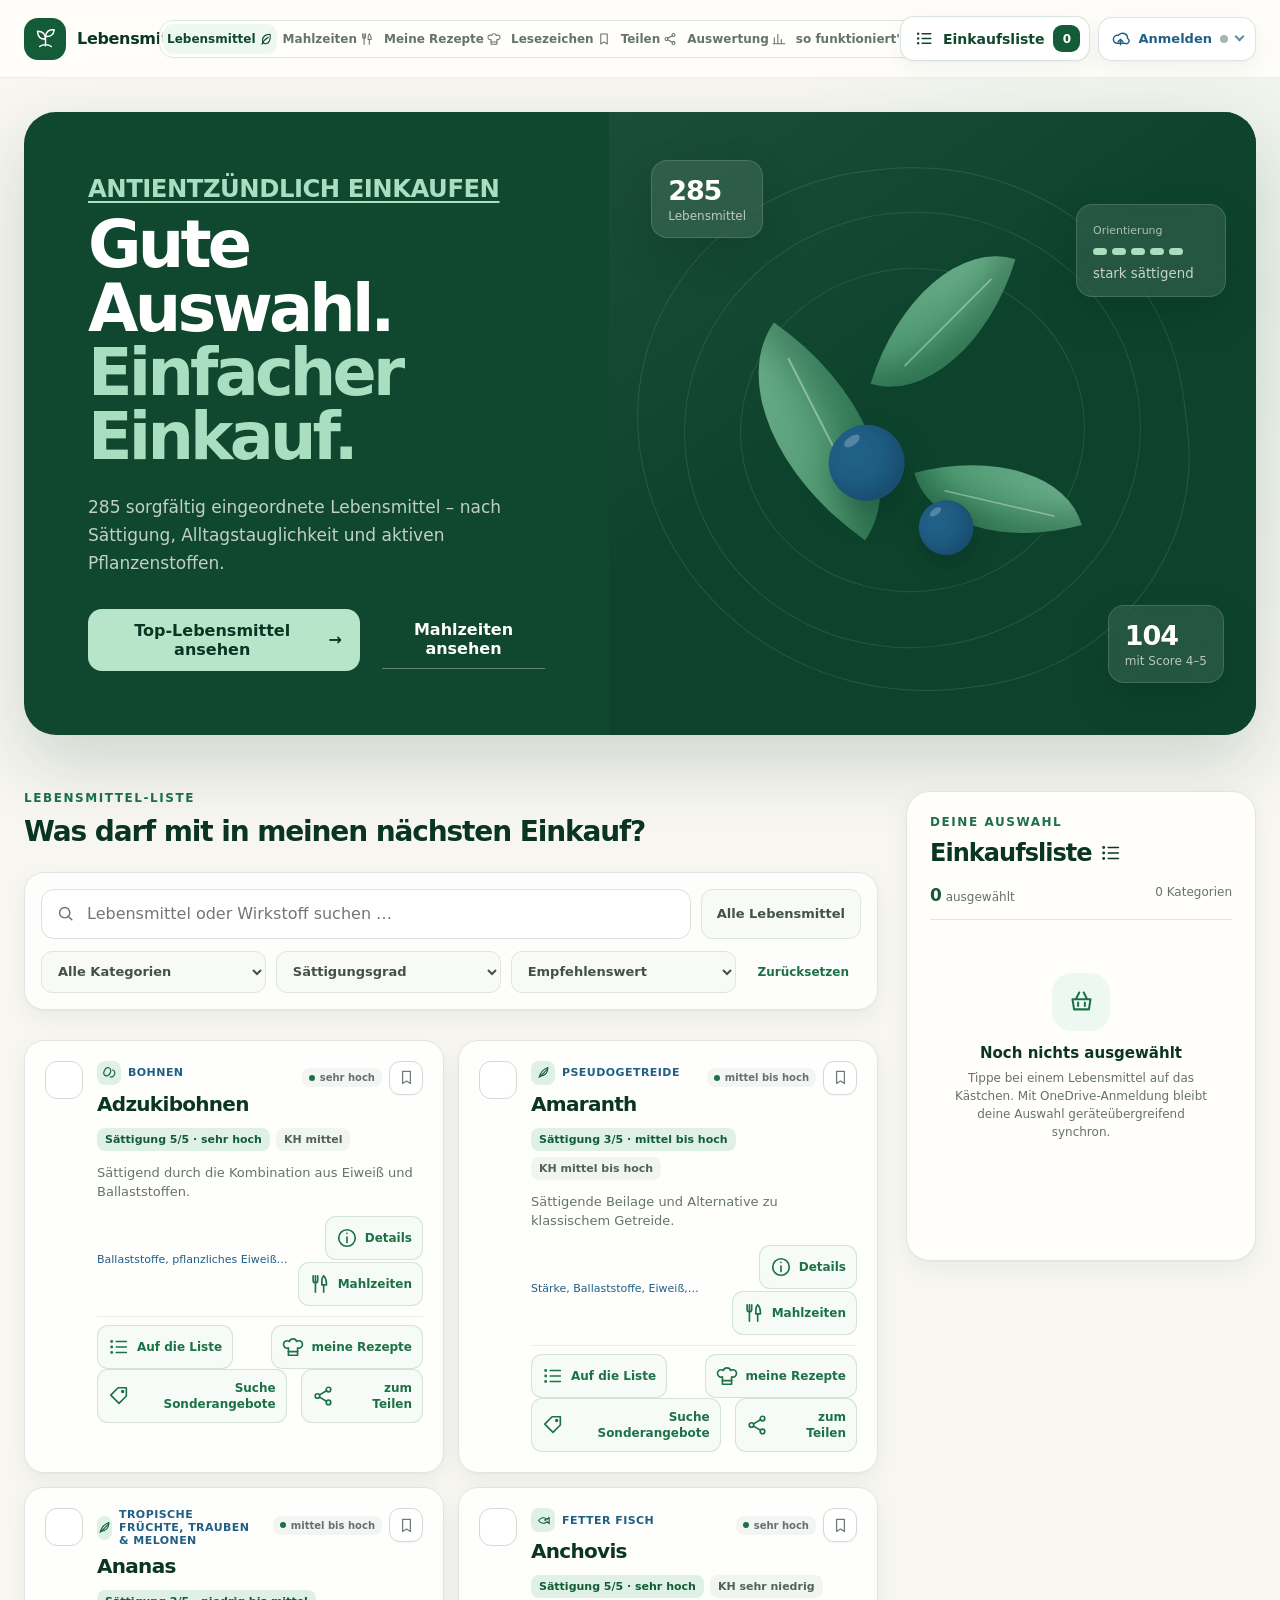
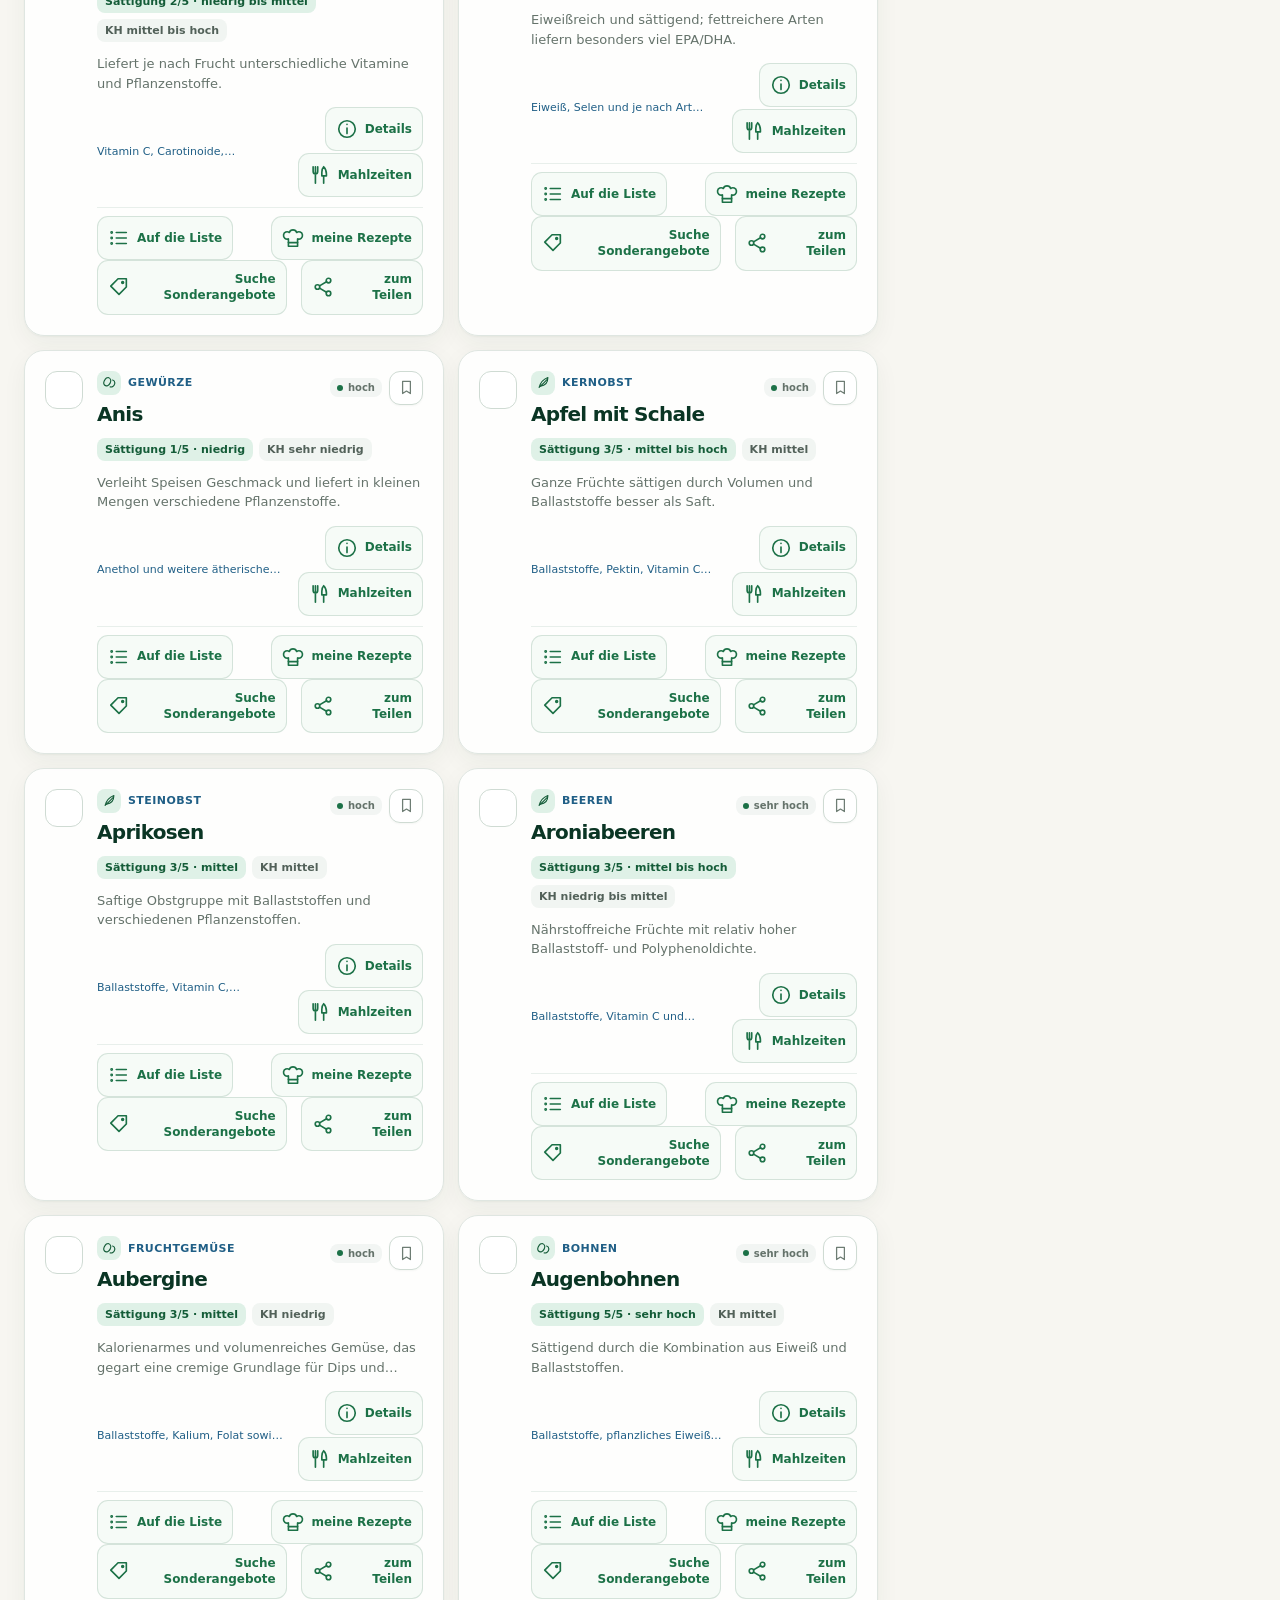
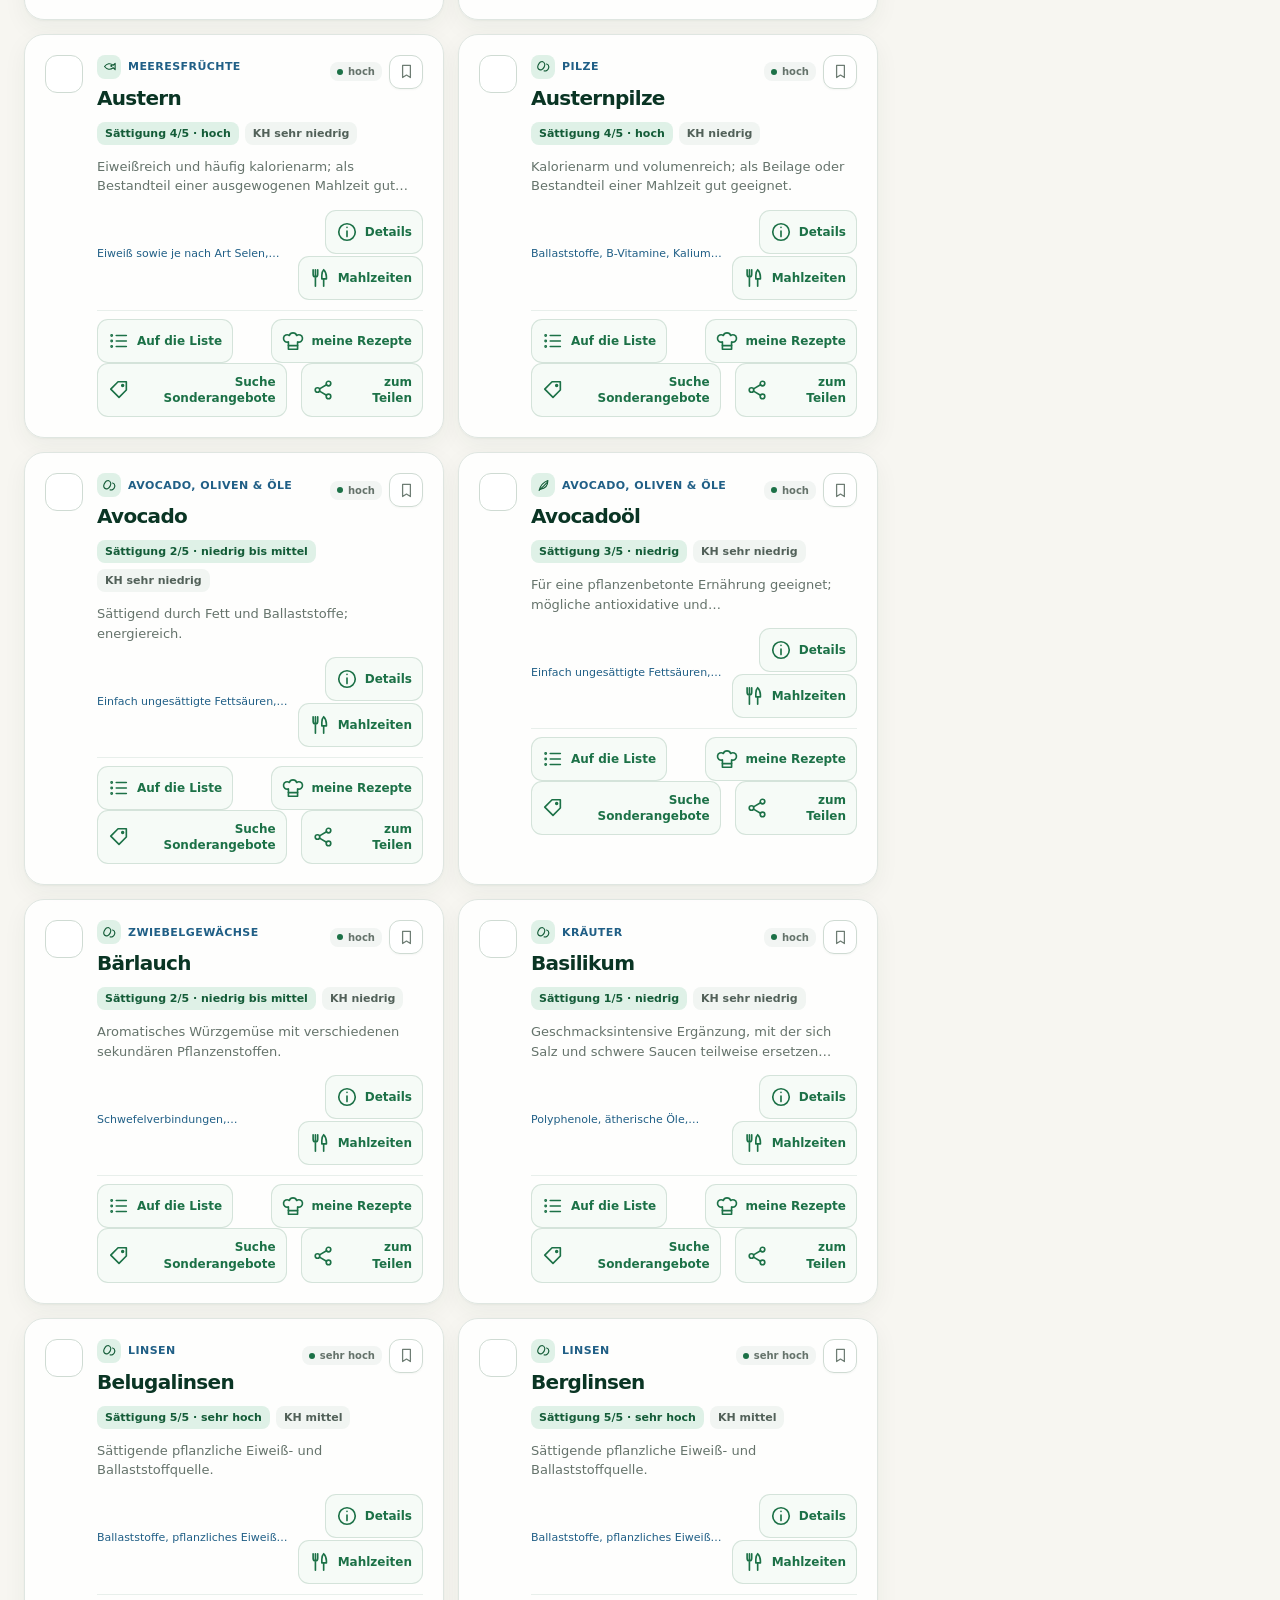
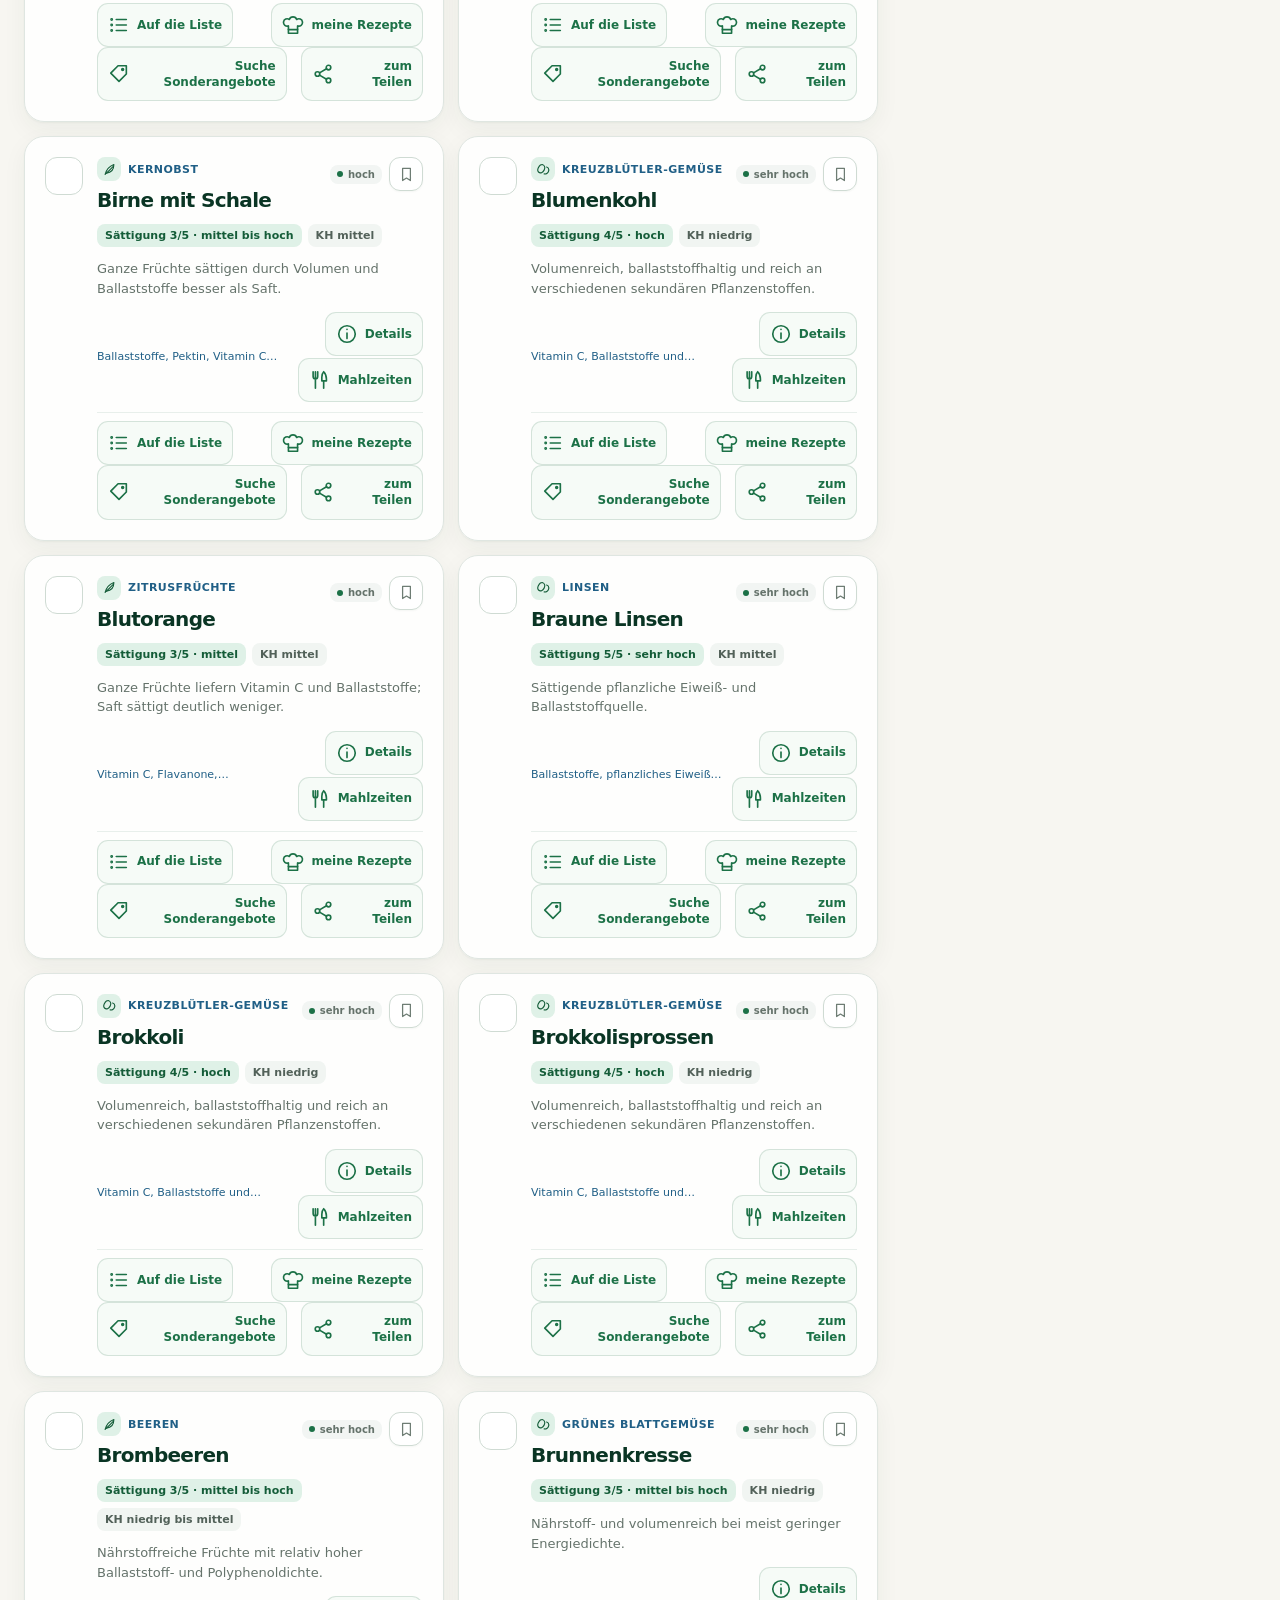
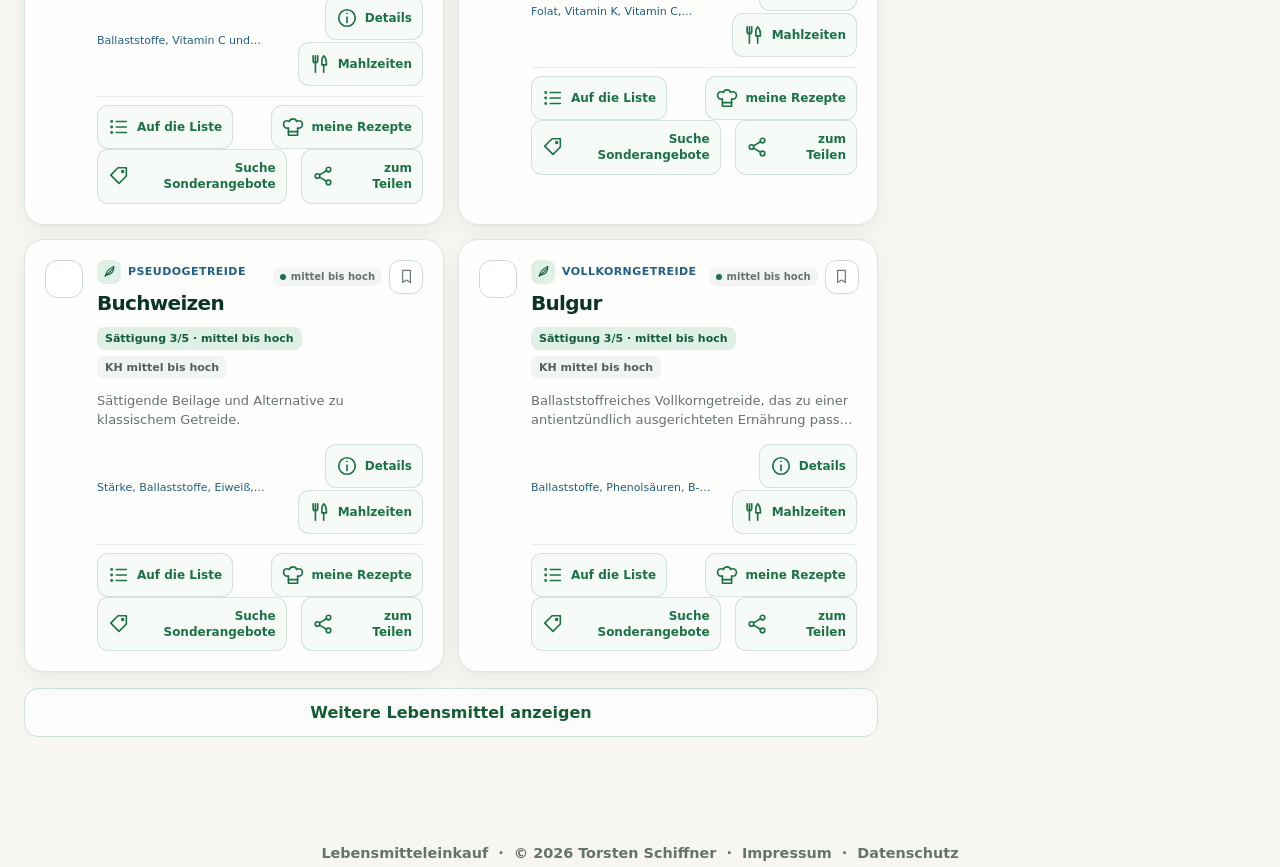
==== commit f277193c: "Keep shopping list and OneDrive controls separate on tablets" ====
--- a/index.html
+++ b/index.html
@@ -9,7 +9,7 @@
       content="Antientzündliche Lebensmittel entdecken, filtern und als Einkaufsliste speichern."
     />
     <title>Lebensmitteleinkauf</title>
-    <link rel="stylesheet" href="style.css?v=help-inline-icons-20261023-1" />
+    <link rel="stylesheet" href="style.css?v=tablet-header-actions-20261023-1" />
   </head>
   <body>
     <div class="app-shell">
@@ -649,6 +649,6 @@
       document.write('<script src="data.js?v=' + Date.now() + '"><\/script>');
     </script>
     <script src="vendor/msal-browser.min.js?v=2.38.3"></script>
-    <script src="app.js?v=help-inline-icons-20261023-1"></script>
+    <script src="app.js?v=tablet-header-actions-20261023-1"></script>
   </body>
 </html>
--- a/style.css
+++ b/style.css
@@ -2327,7 +2327,7 @@
   outline: none;
 }
 
-@media (max-width: 1320px) and (min-width: 901px) {
+@media (max-width: 1480px) and (min-width: 901px) {
   .desktop-nav { gap: 2px; padding: 3px; }
   .nav-button { padding: 8px 4px; gap: 3px; font-size: 12px; }
   .nav-button .nav-icon { width: 14px; height: 14px; }
@@ -2344,6 +2344,28 @@
   .brand > span:last-child { display: none; }
   .desktop-nav .nav-button { gap: 3px; padding-inline: 3px; }
   .nav-button .nav-icon { width: 14px; height: 14px; }
+}
+
+@media (max-width: 1480px) and (min-width: 901px) {
+  .topbar { grid-template-columns: auto minmax(0, 1fr) auto; column-gap: 8px; }
+  .desktop-nav { justify-self: center; }
+  .topbar-actions { padding-right: 0; }
+  .topbar-actions .sync-menu { position: relative; top: auto; right: auto; order: 2; }
+  .topbar-actions .basket-button { order: 1; }
+}
+
+@media (max-width: 1250px) and (min-width: 901px) {
+  .basket-button-label,
+  #syncButtonLabel { display: none; }
+}
+
+@media (max-width: 1100px) and (min-width: 901px) {
+  .brand > span:last-child { display: none; }
+}
+
+@media (max-width: 1000px) and (min-width: 901px) {
+  .desktop-nav { gap: 0; }
+  .desktop-nav .nav-button { gap: 2px; padding-inline: 2px; font-size: 11px; }
 }
 
 @media (max-width: 1180px) {
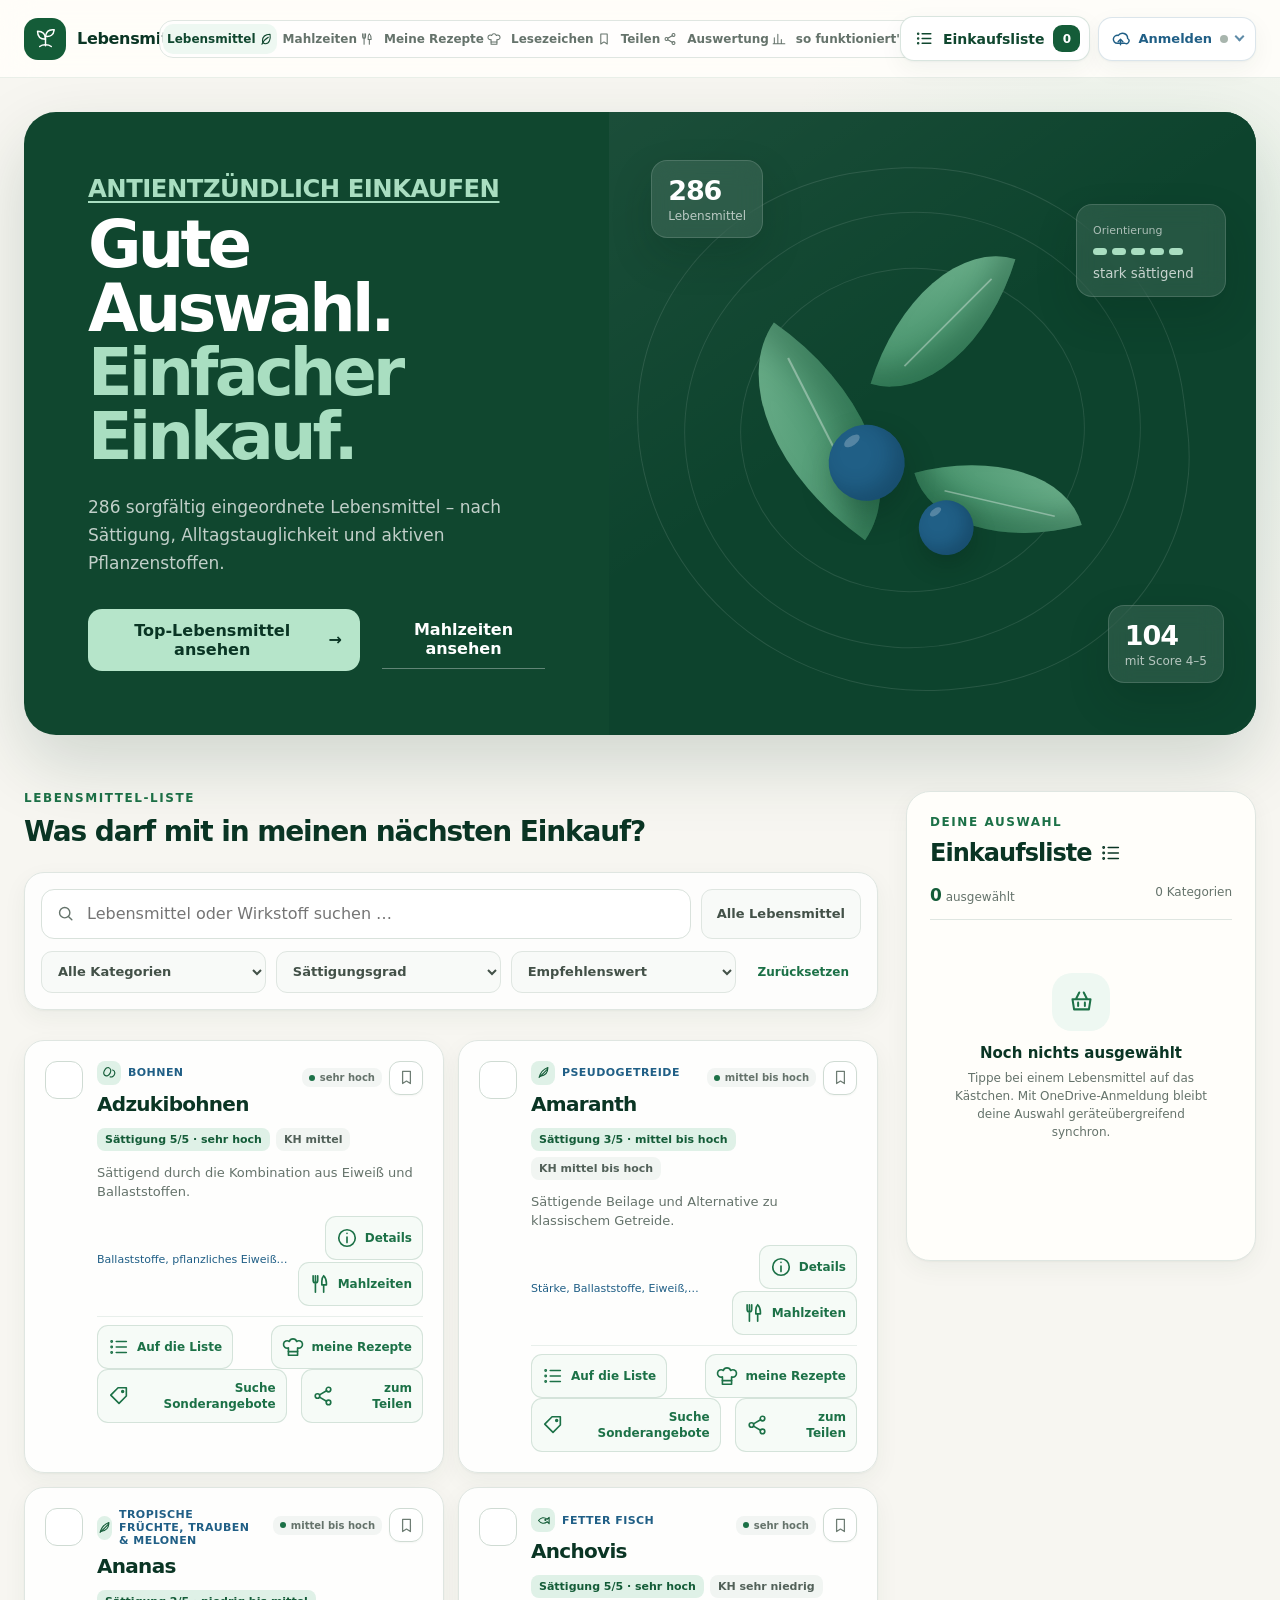
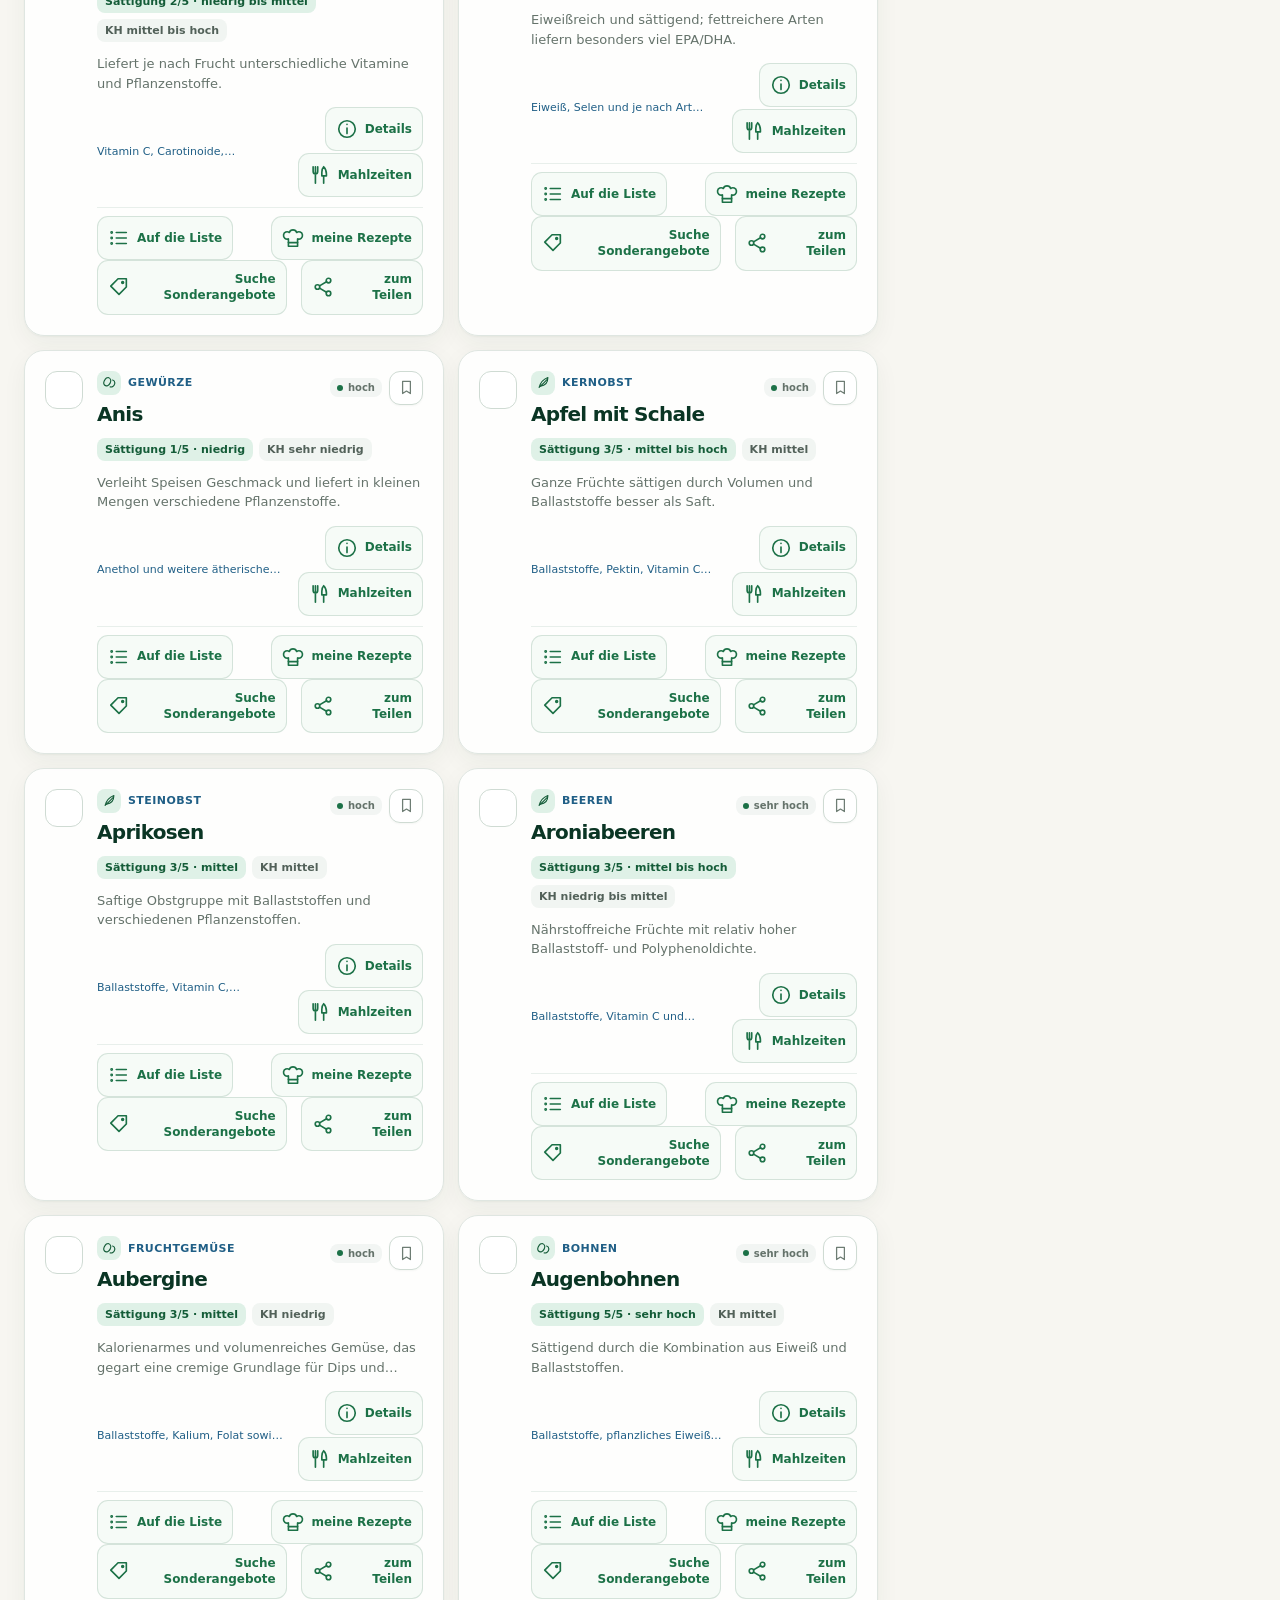
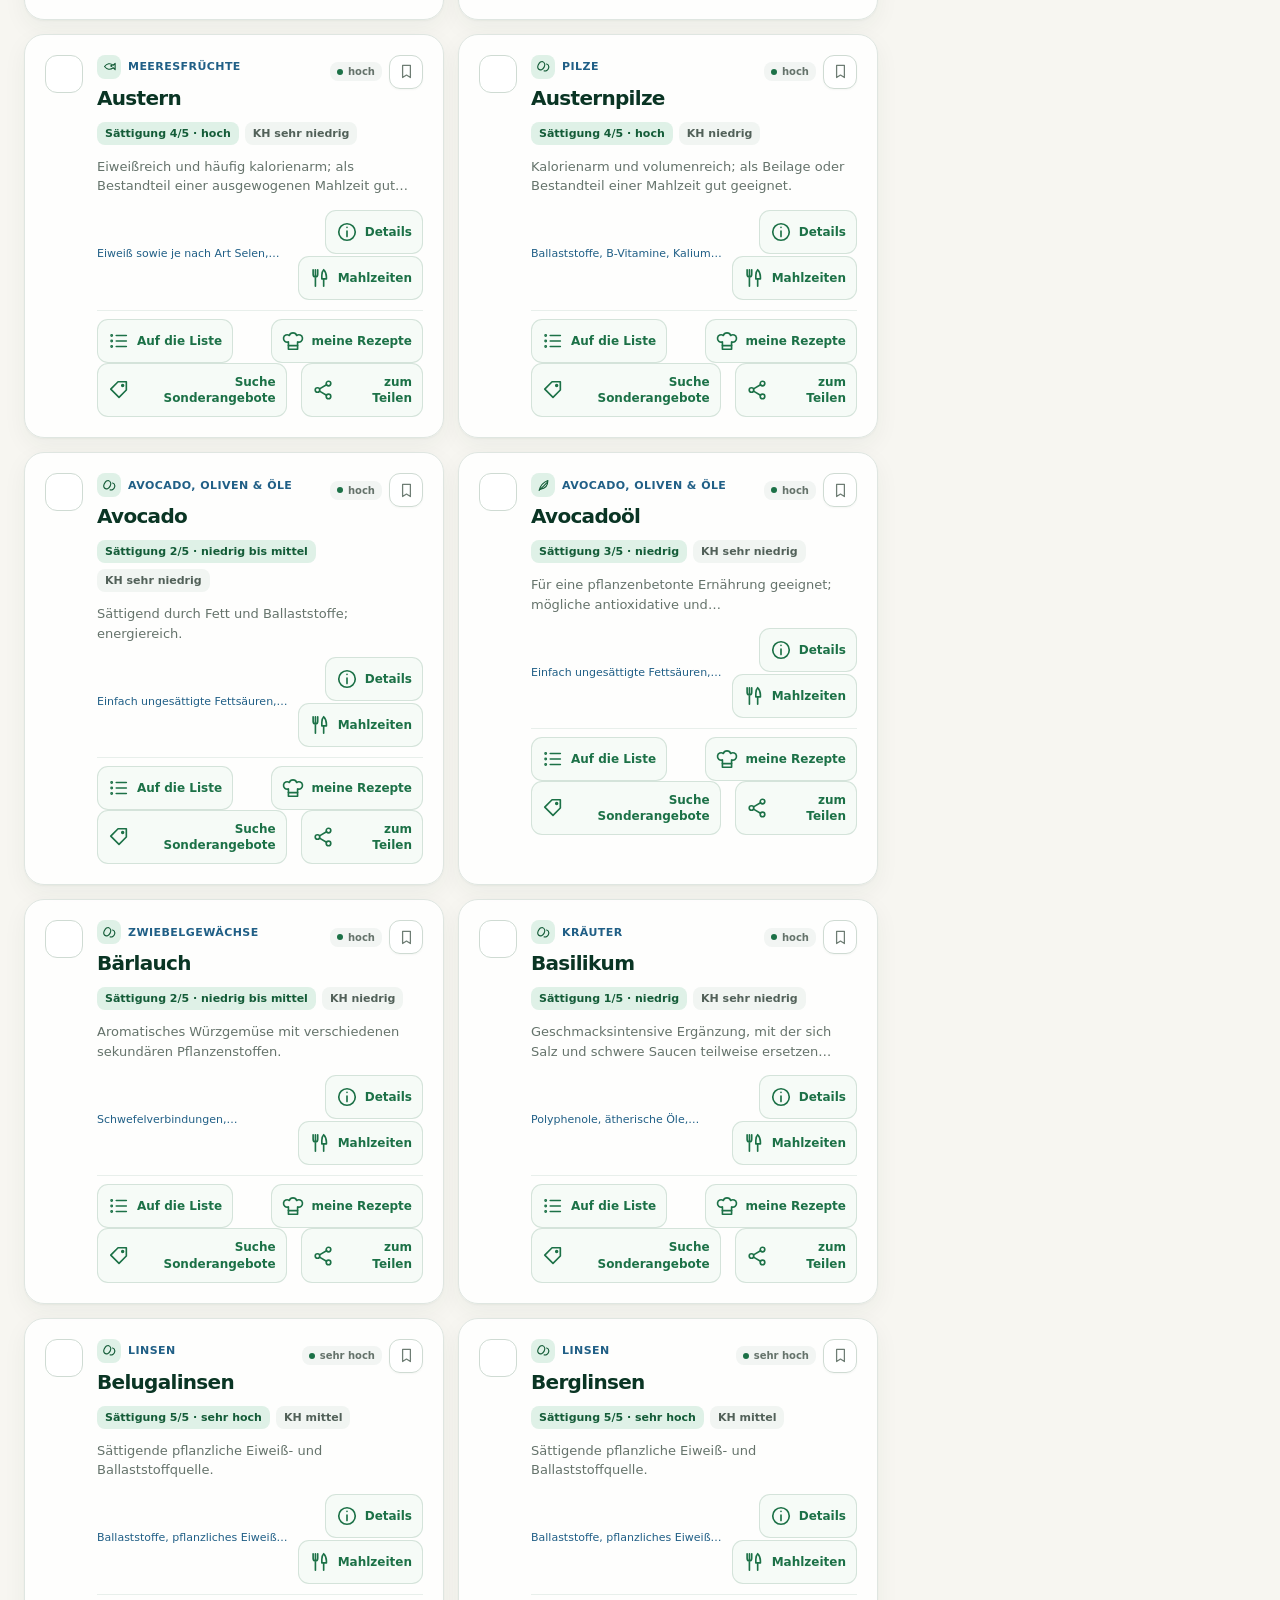
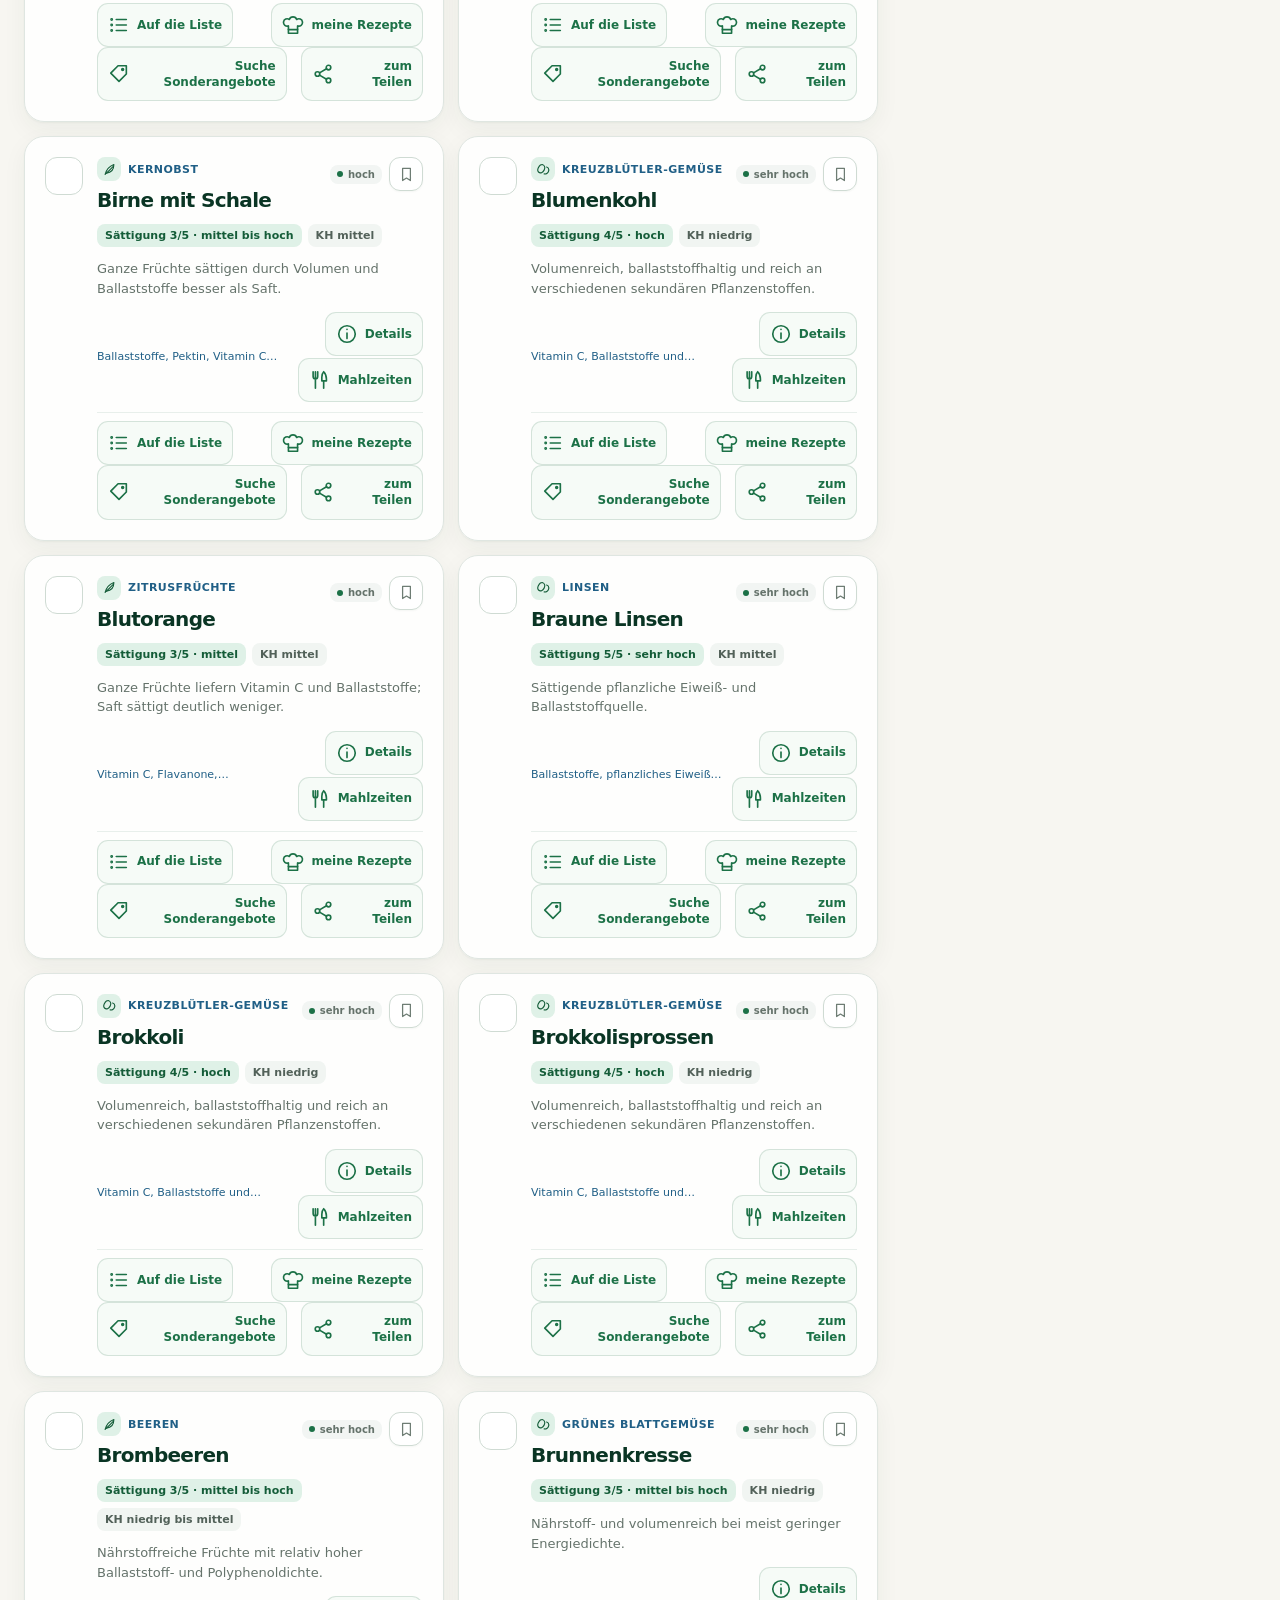
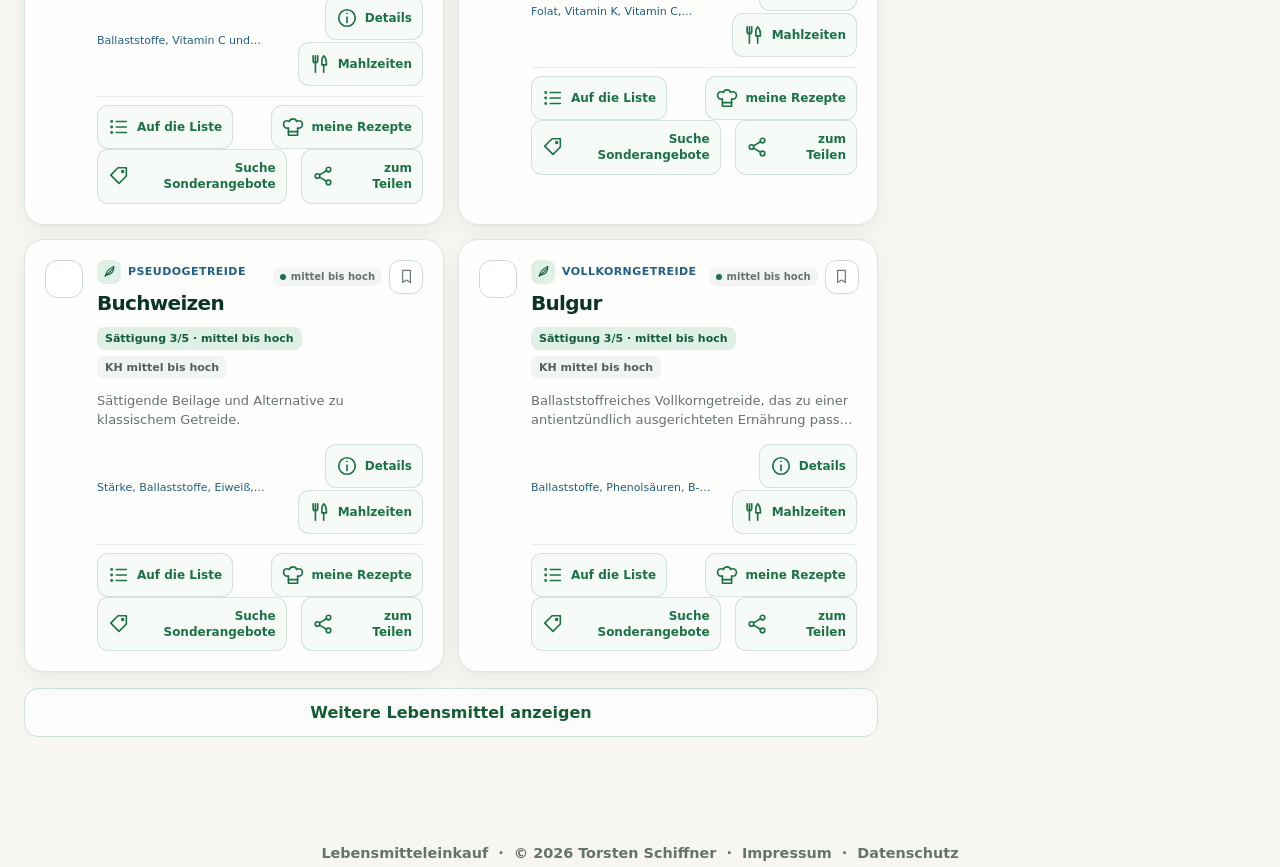
==== commit c52465a7: "Add garlic powder and roasted cabbage steaks meal" ====
--- a/index.html
+++ b/index.html
@@ -9,7 +9,7 @@
       content="Antientzündliche Lebensmittel entdecken, filtern und als Einkaufsliste speichern."
     />
     <title>Lebensmitteleinkauf</title>
-    <link rel="stylesheet" href="style.css?v=tablet-header-actions-20261023-1" />
+    <link rel="stylesheet" href="style.css?v=meal-guide-quantities-20261025-2" />
   </head>
   <body>
     <div class="app-shell">
@@ -74,7 +74,7 @@
               <p class="eyebrow">Antientzündlich einkaufen</p>
               <h1>Gute Auswahl.<br /><span>Einfacher Einkauf.</span></h1>
               <p>
-                285 sorgfältig eingeordnete Lebensmittel – nach Sättigung,
+                286 sorgfältig eingeordnete Lebensmittel – nach Sättigung,
                 Alltagstauglichkeit und aktiven Pflanzenstoffen.
               </p>
               <div class="hero-actions">
@@ -96,7 +96,7 @@
                 <span class="berry berry-two"></span>
               </div>
               <div class="hero-stat stat-primary">
-                <strong>285</strong>
+                <strong>286</strong>
                 <span>Lebensmittel</span>
               </div>
               <div class="hero-stat stat-secondary">
@@ -460,7 +460,7 @@
                   <li><span class="meal-guide-step-content"><strong>Die Rezeptsuche starten</strong><br />Klicke auf der gewünschten Mahlzeitenkarte auf „<span class="meal-guide-action-label inline-action-icon" role="img" aria-label="für Rezeptsuche" title="für Rezeptsuche"><span class="button-icon" data-icon="recipeSearch" aria-hidden="true"></span><span class="action-icon-label">für Rezeptsuche</span></span>“. Die App fragt dich, ob du die Lebensmittel für diese Aktion selbst auswählen möchtest. Wähle „<span class="meal-guide-action-label inline-action-icon" role="img" aria-label="Nein" title="Nein"><span class="button-icon" data-icon="close" aria-hidden="true"></span><span class="action-icon-label">Nein</span></span>“, um die vorgegebenen Zutaten zu übernehmen, oder „<span class="meal-guide-action-label inline-action-icon" role="img" aria-label="Ja" title="Ja"><span class="button-icon" data-icon="check" aria-hidden="true"></span><span class="action-icon-label">Ja</span></span>“, um die Auswahl anzupassen. <button class="meal-guide-image-button" type="button" data-meal-guide-step="4" aria-label="Bild zu Mahlzeiten-Punkt 4 öffnen: Die Rezeptsuche starten"><span class="button-icon" data-icon="imageOpen" aria-hidden="true"></span><span>Bild</span></button></span></li>
                   <li><span class="meal-guide-step-content"><strong>Die Zutaten nach deinem Geschmack anpassen</strong><br />Wenn du „<span class="meal-guide-action-label inline-action-icon" role="img" aria-label="Ja" title="Ja"><span class="button-icon" data-icon="check" aria-hidden="true"></span><span class="action-icon-label">Ja</span></span>“ gewählt hast, kannst du Zutaten abwählen und angebotene Varianten hinzufügen. Im Video werden Brokkoli und Knoblauch abgewählt und Blumenkohl hinzugefügt. Klicke anschließend im Dialog auf „<span class="meal-guide-action-label inline-action-icon" role="img" aria-label="für Rezeptsuche" title="für Rezeptsuche"><span class="button-icon" data-icon="recipeSearch" aria-hidden="true"></span><span class="action-icon-label">für Rezeptsuche</span></span>“. Der Suchtext mit deiner Auswahl wird in die Zwischenablage kopiert. <button class="meal-guide-image-button" type="button" data-meal-guide-step="5" aria-label="Bild zu Mahlzeiten-Punkt 5 öffnen: Die Zutaten nach deinem Geschmack anpassen"><span class="button-icon" data-icon="imageOpen" aria-hidden="true"></span><span>Bild</span></button></span></li>
                   <li><span class="meal-guide-step-content"><strong>Den Suchtext in eine KI einfügen</strong><br />Öffne eine KI, im Video ist es Copilot. Füge den kopierten Text in das Eingabefeld ein und sende ihn ab. Der vorbereitete Text fordert Rezeptvorschläge mit genau den ausgewählten Zutaten an. <button class="meal-guide-image-button" type="button" data-meal-guide-step="6" aria-label="Bild zu Mahlzeiten-Punkt 6 öffnen: Den Suchtext in eine KI einfügen"><span class="button-icon" data-icon="imageOpen" aria-hidden="true"></span><span>Bild</span></button></span></li>
-                  <li><span class="meal-guide-step-content"><strong>Rezeptvorschläge entdecken</strong><br />Die KI erstellt passende Vorschläge zu deiner Auswahl. Schau dir die Ergebnisse an und wähle das Rezept, das du zubereiten möchtest. <button class="meal-guide-image-button" type="button" data-meal-guide-step="7" aria-label="Bild zu Mahlzeiten-Punkt 7 öffnen: Rezeptvorschläge entdecken"><span class="button-icon" data-icon="imageOpen" aria-hidden="true"></span><span>Bild</span></button></span></li>
+                  <li><span class="meal-guide-step-content"><strong>Rezeptvorschläge entdecken</strong><br />Die KI erstellt passende Vorschläge zu deiner Auswahl. Schau dir die Ergebnisse an und wähle das Rezept, das du zubereiten möchtest. Nenne der KI anschließend, für wie viele Personen du das ausgewählte Rezept zubereiten möchtest, und bitte sie, die passenden Mengenangaben für alle Zutaten auszugeben.<br /><br /><strong>Prompt-Vorlage:</strong> „Bitte gib mir für das ausgewählte Rezept die genauen Zubereitungsschritte und die Mengenangaben aller Zutaten für [Anzahl] Personen aus.“ Ersetze [Anzahl] durch die gewünschte Personenzahl. <button class="meal-guide-image-button" type="button" data-meal-guide-step="7" aria-label="Bild zu Mahlzeiten-Punkt 7 öffnen: Rezeptvorschläge entdecken"><span class="button-icon" data-icon="imageOpen" aria-hidden="true"></span><span>Bild</span></button></span></li>
                 </ol>
                 <p class="meal-guide-closing">Lass es dir schmecken!</p>
               </div>
@@ -649,6 +649,6 @@
       document.write('<script src="data.js?v=' + Date.now() + '"><\/script>');
     </script>
     <script src="vendor/msal-browser.min.js?v=2.38.3"></script>
-    <script src="app.js?v=tablet-header-actions-20261023-1"></script>
+    <script src="app.js?v=meal-guide-quantities-20261025-2"></script>
   </body>
 </html>
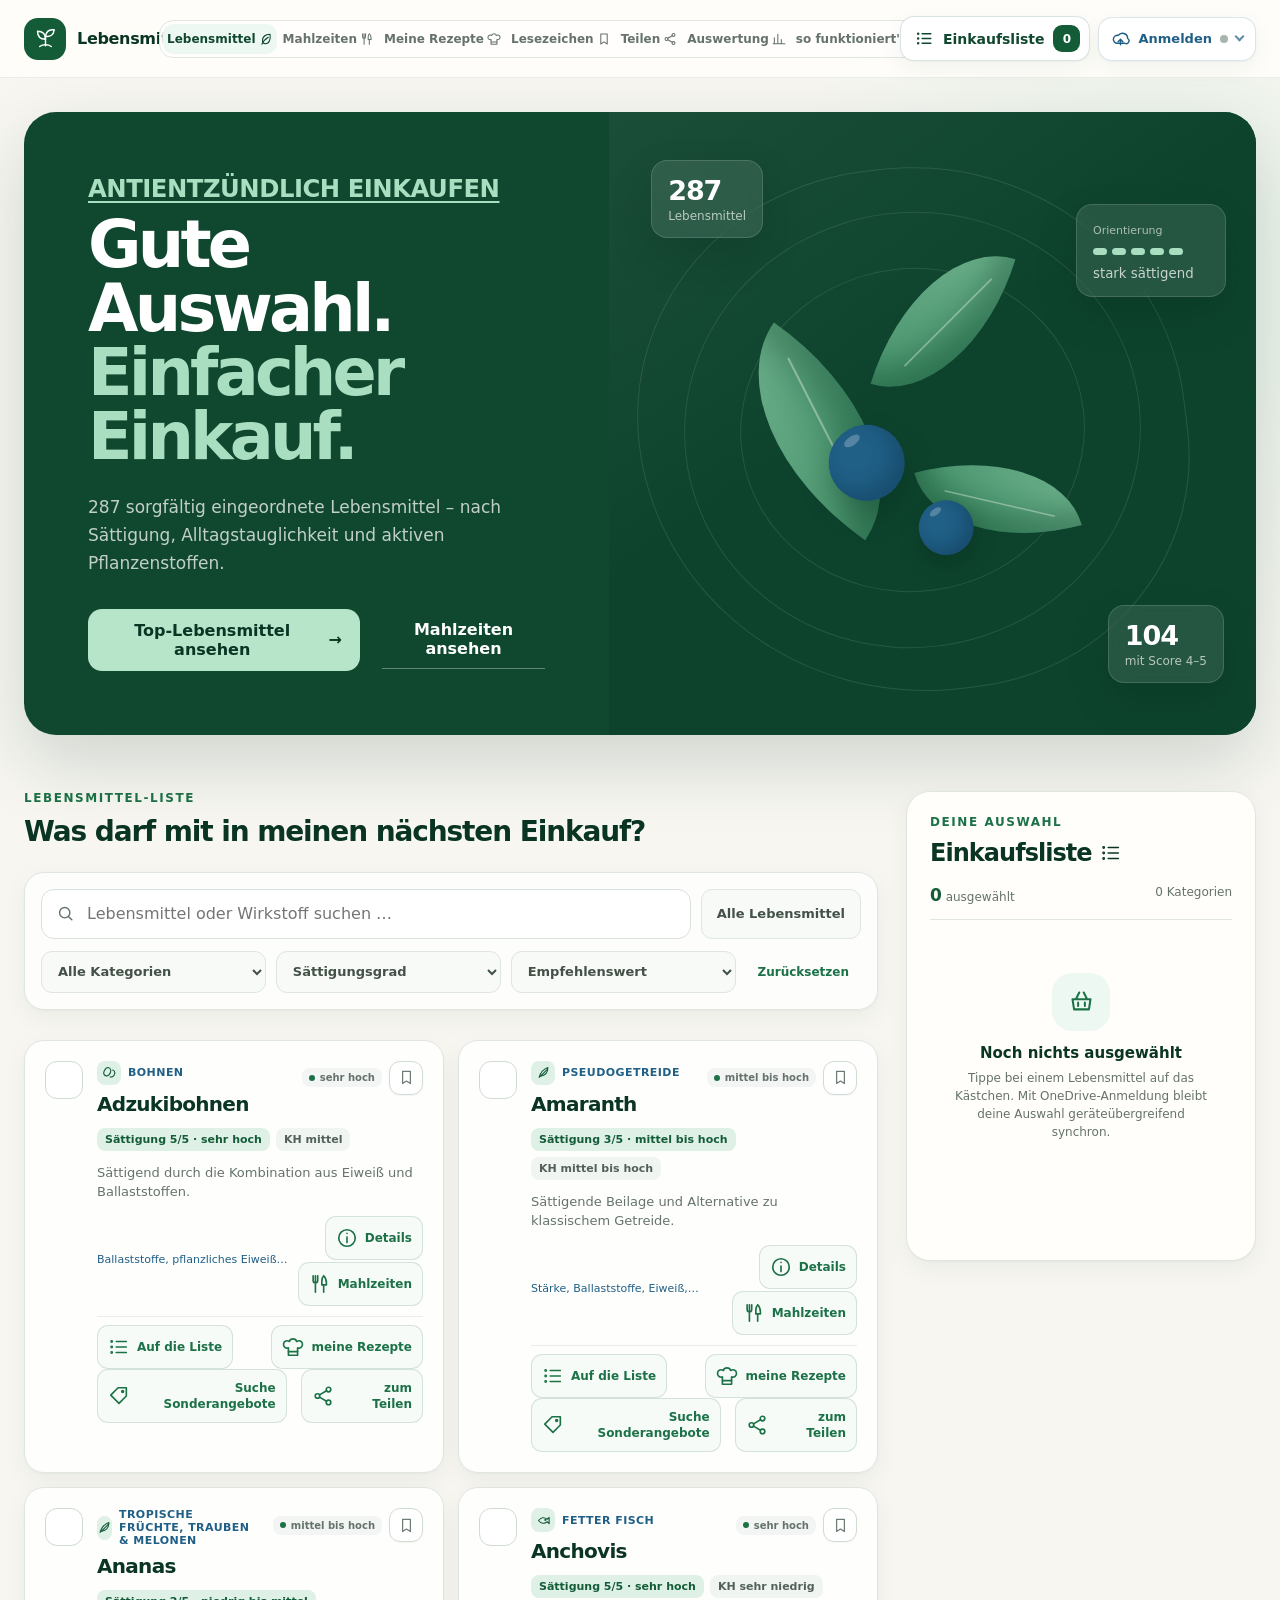
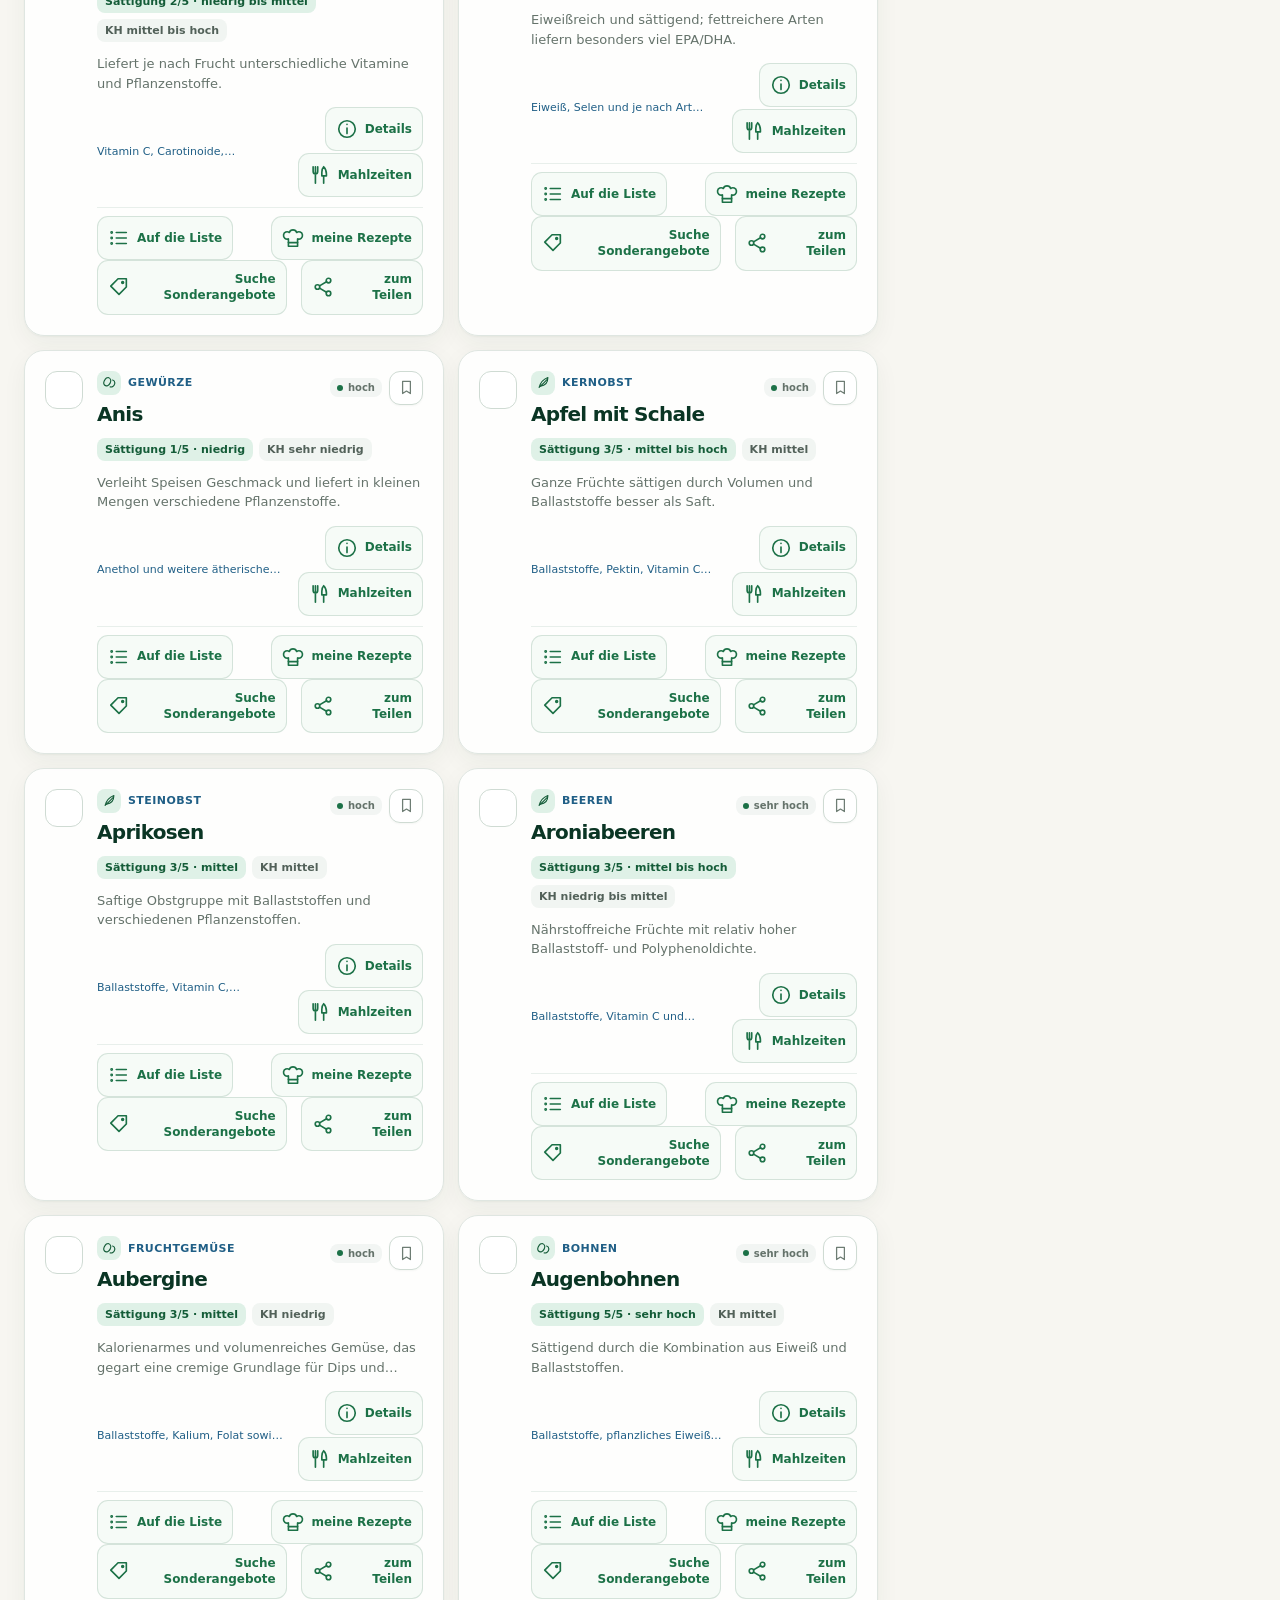
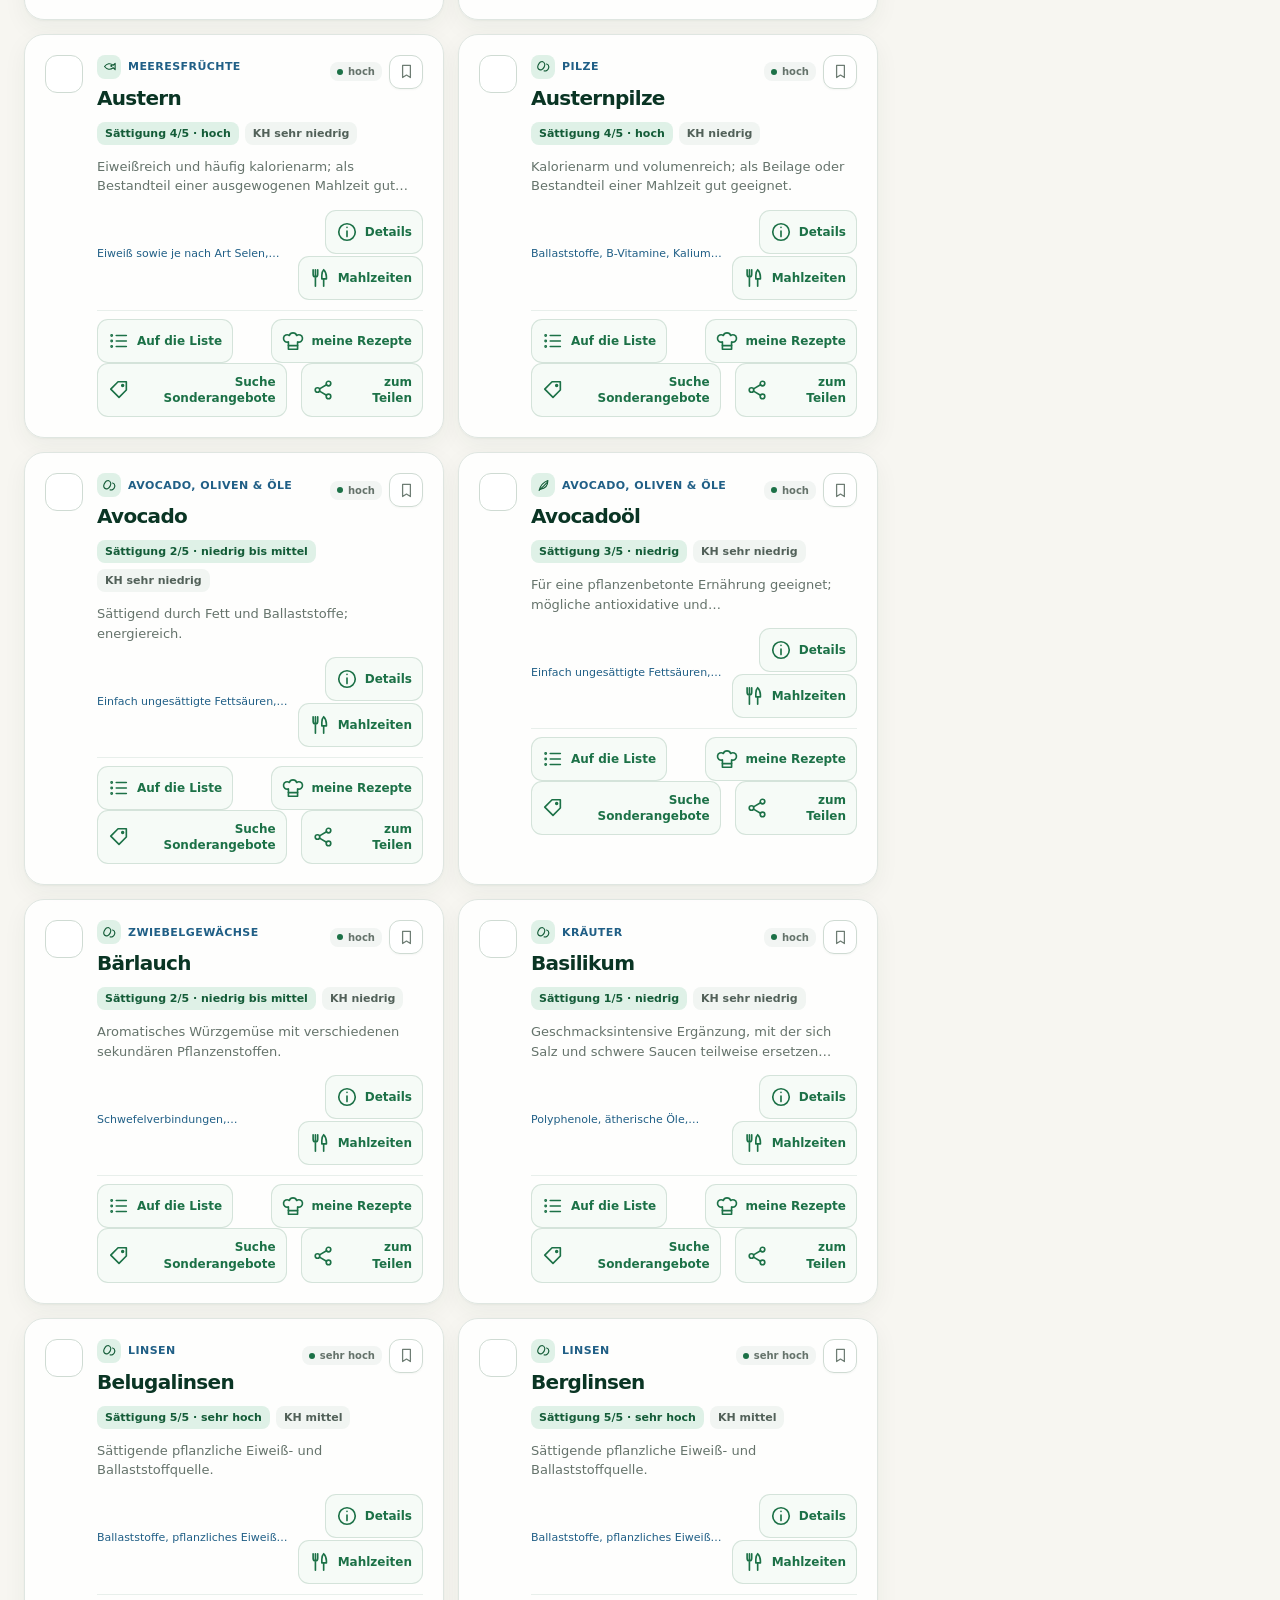
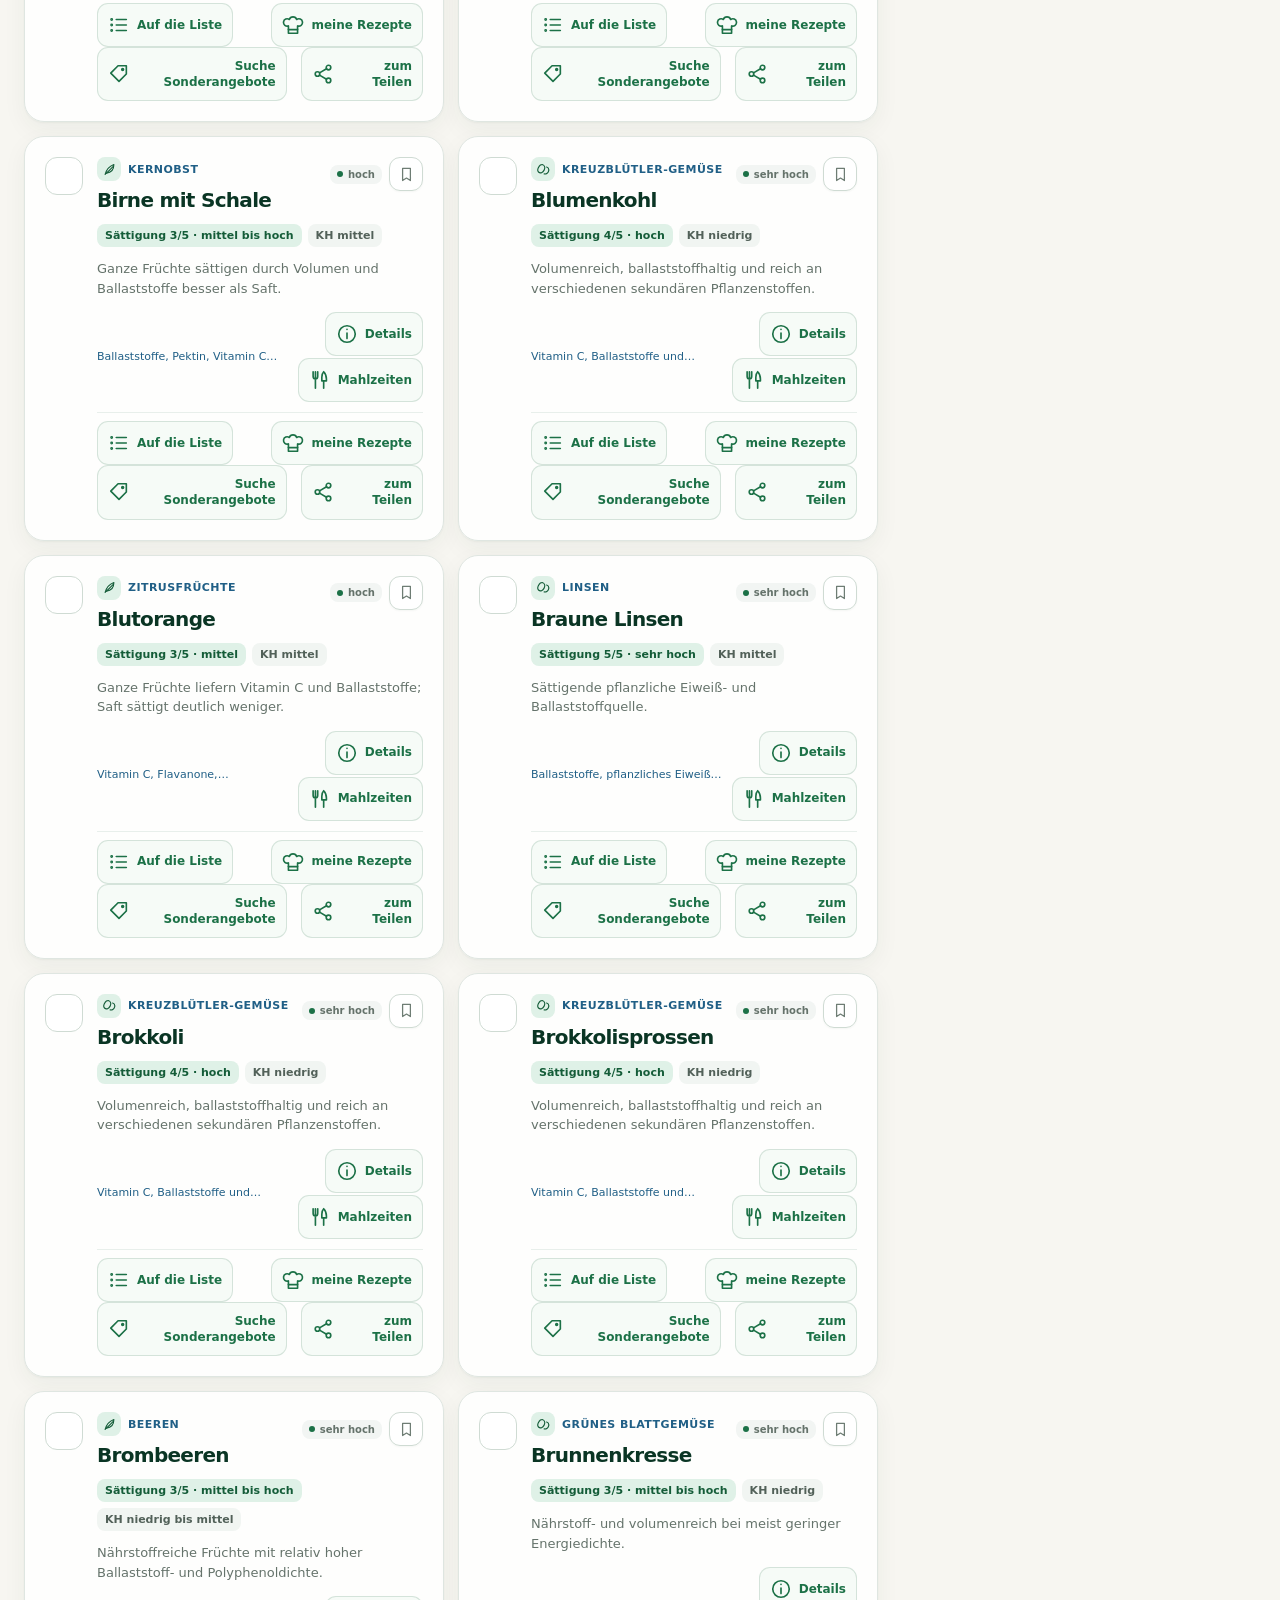
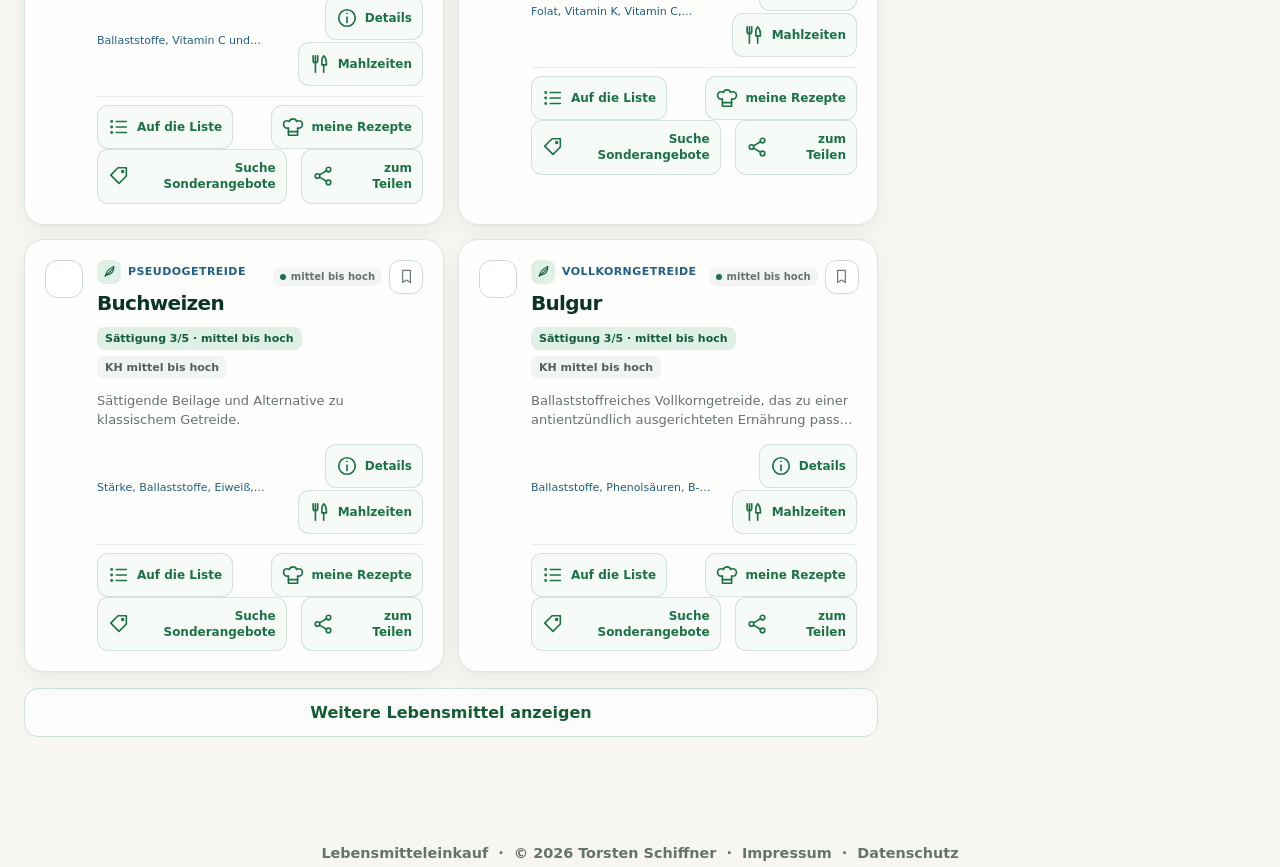
==== commit a9b9aba2: "Add wholegrain breadcrumbs and cauliflower steaks meal" ====
--- a/index.html
+++ b/index.html
@@ -74,7 +74,7 @@
               <p class="eyebrow">Antientzündlich einkaufen</p>
               <h1>Gute Auswahl.<br /><span>Einfacher Einkauf.</span></h1>
               <p>
-                286 sorgfältig eingeordnete Lebensmittel – nach Sättigung,
+                287 sorgfältig eingeordnete Lebensmittel – nach Sättigung,
                 Alltagstauglichkeit und aktiven Pflanzenstoffen.
               </p>
               <div class="hero-actions">
@@ -96,7 +96,7 @@
                 <span class="berry berry-two"></span>
               </div>
               <div class="hero-stat stat-primary">
-                <strong>286</strong>
+                <strong>287</strong>
                 <span>Lebensmittel</span>
               </div>
               <div class="hero-stat stat-secondary">
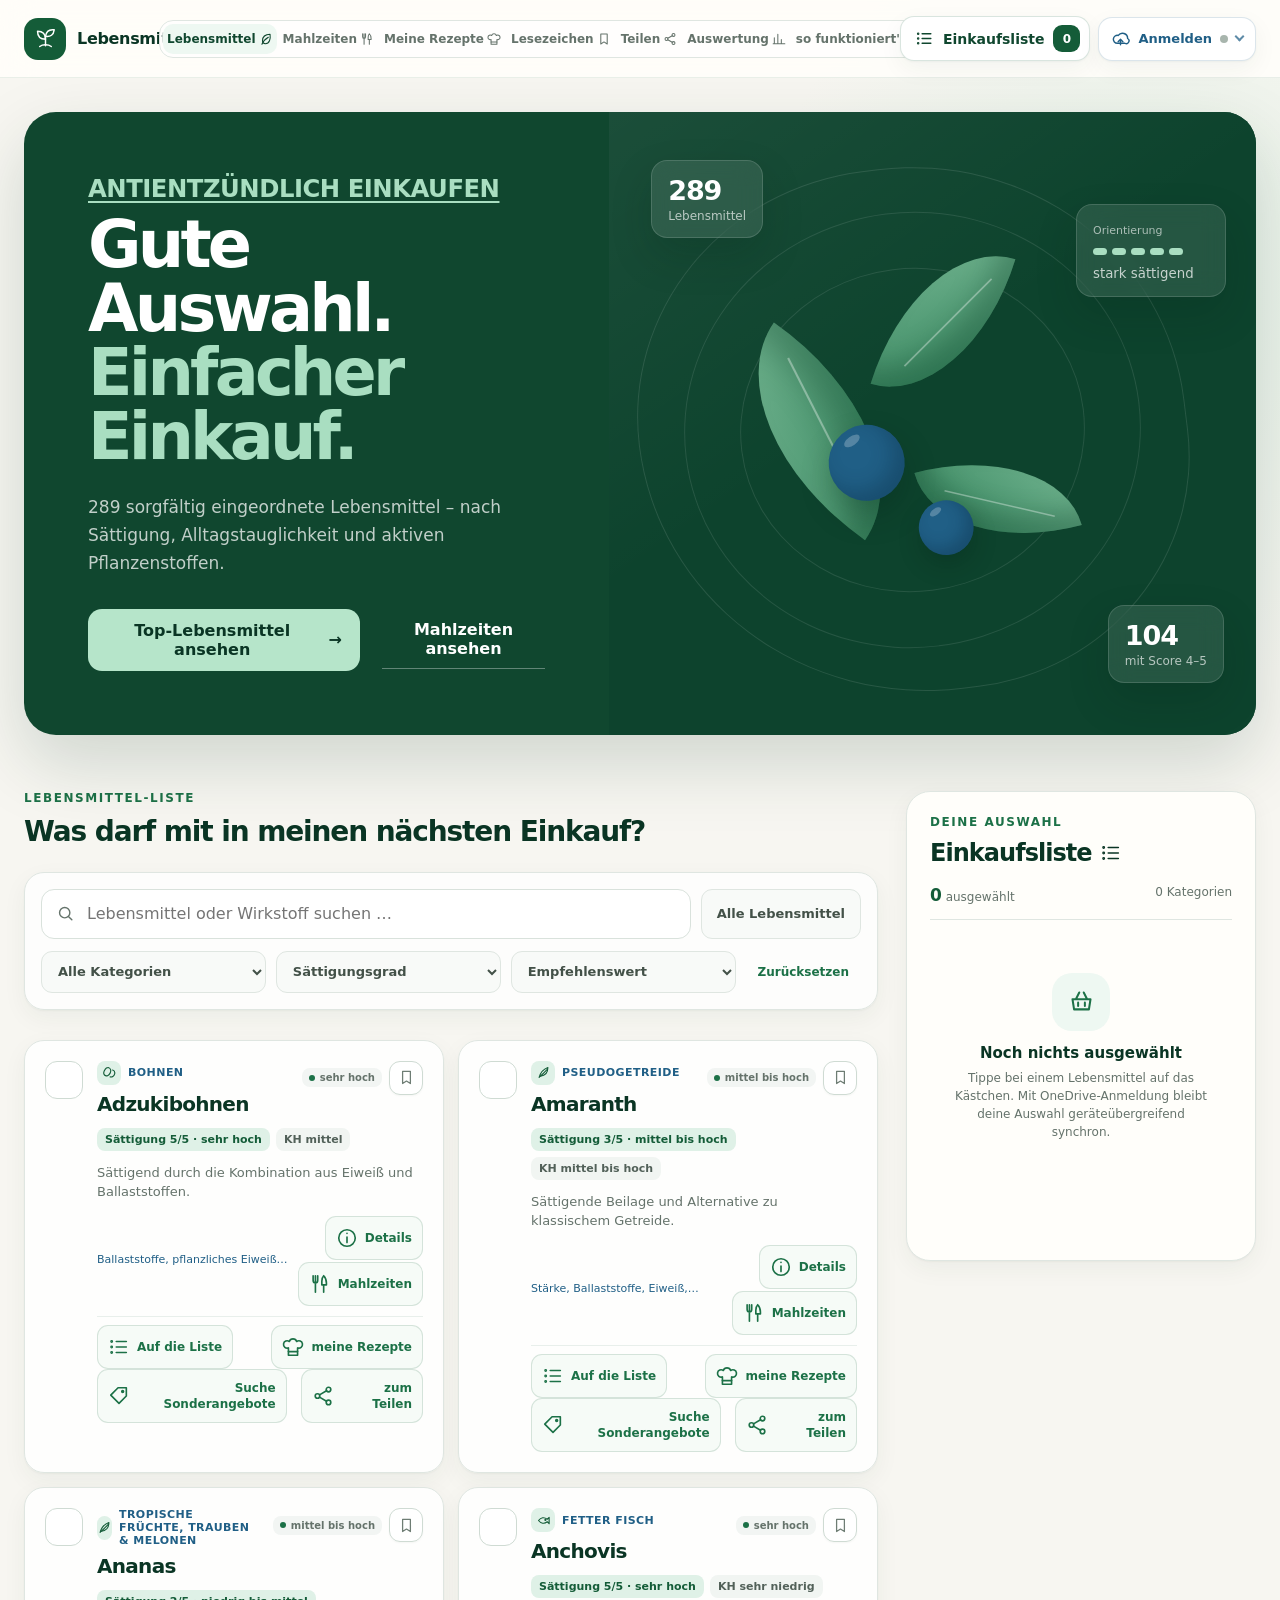
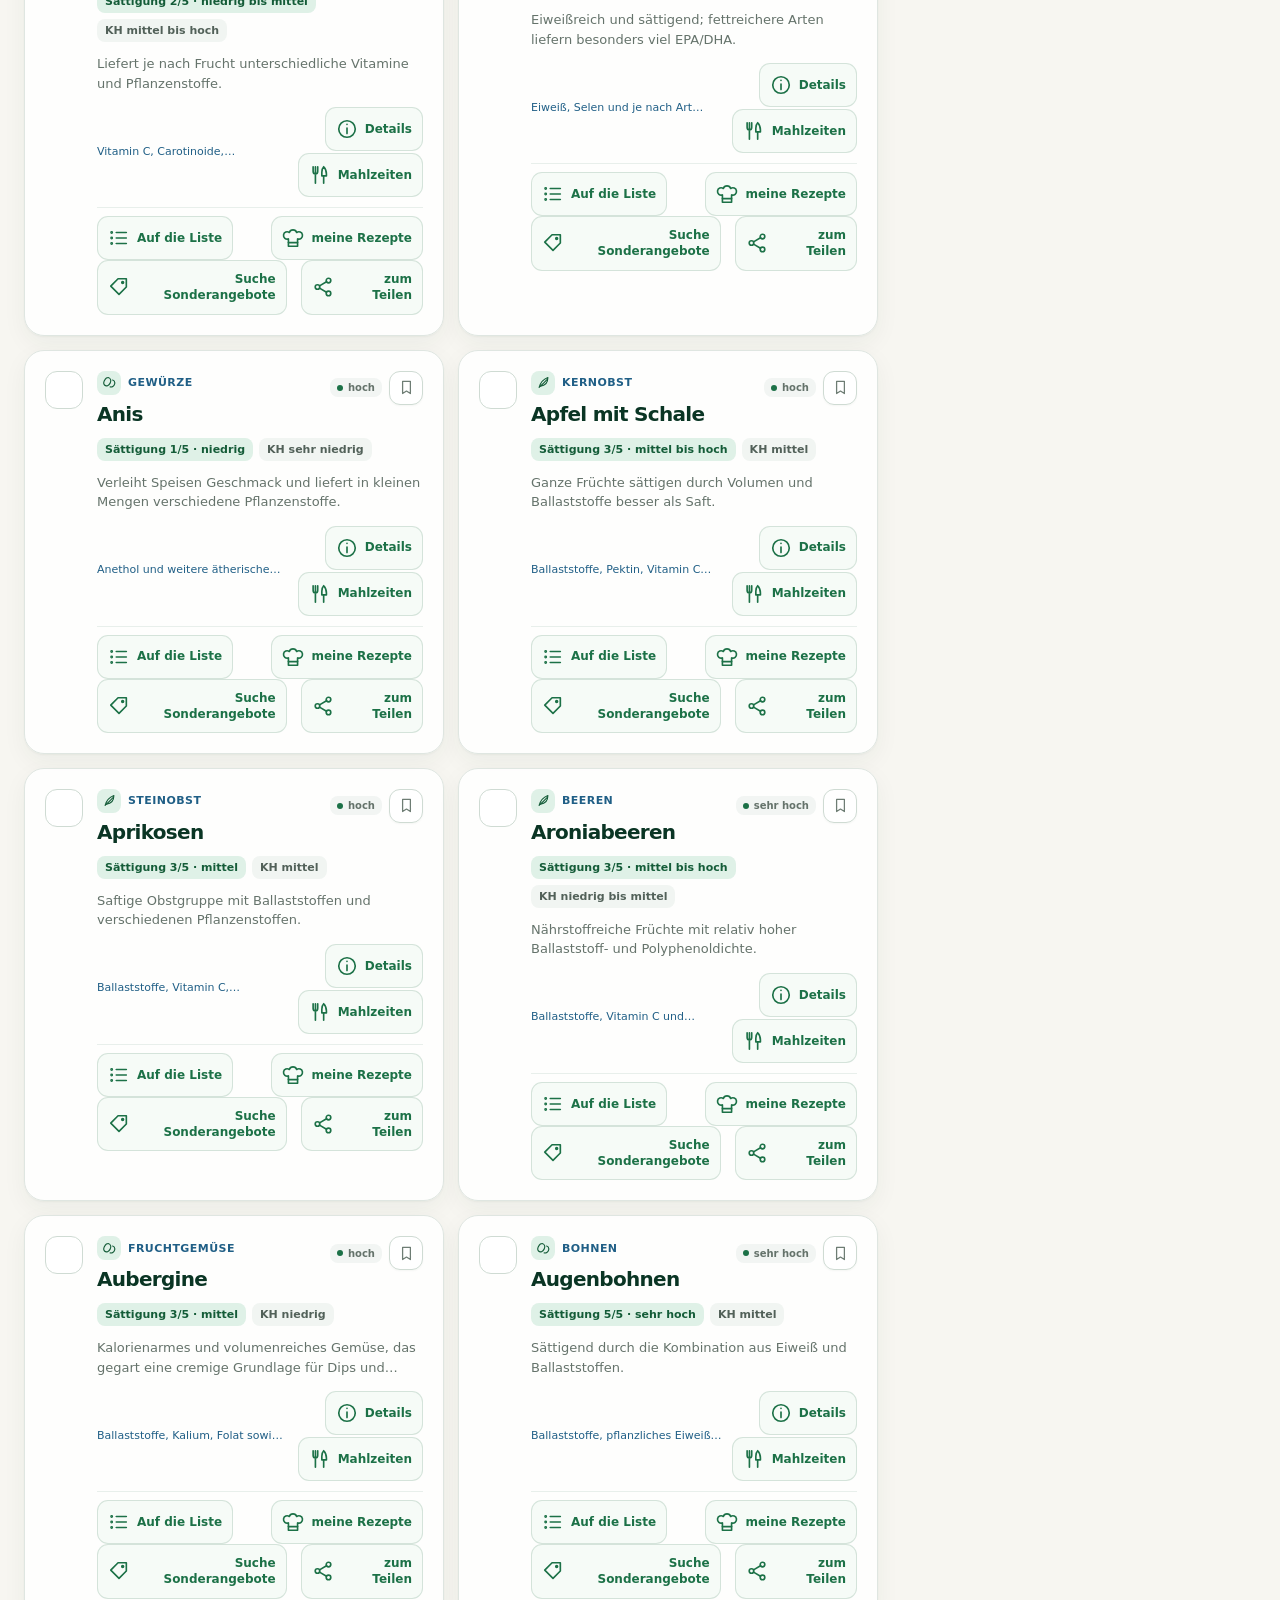
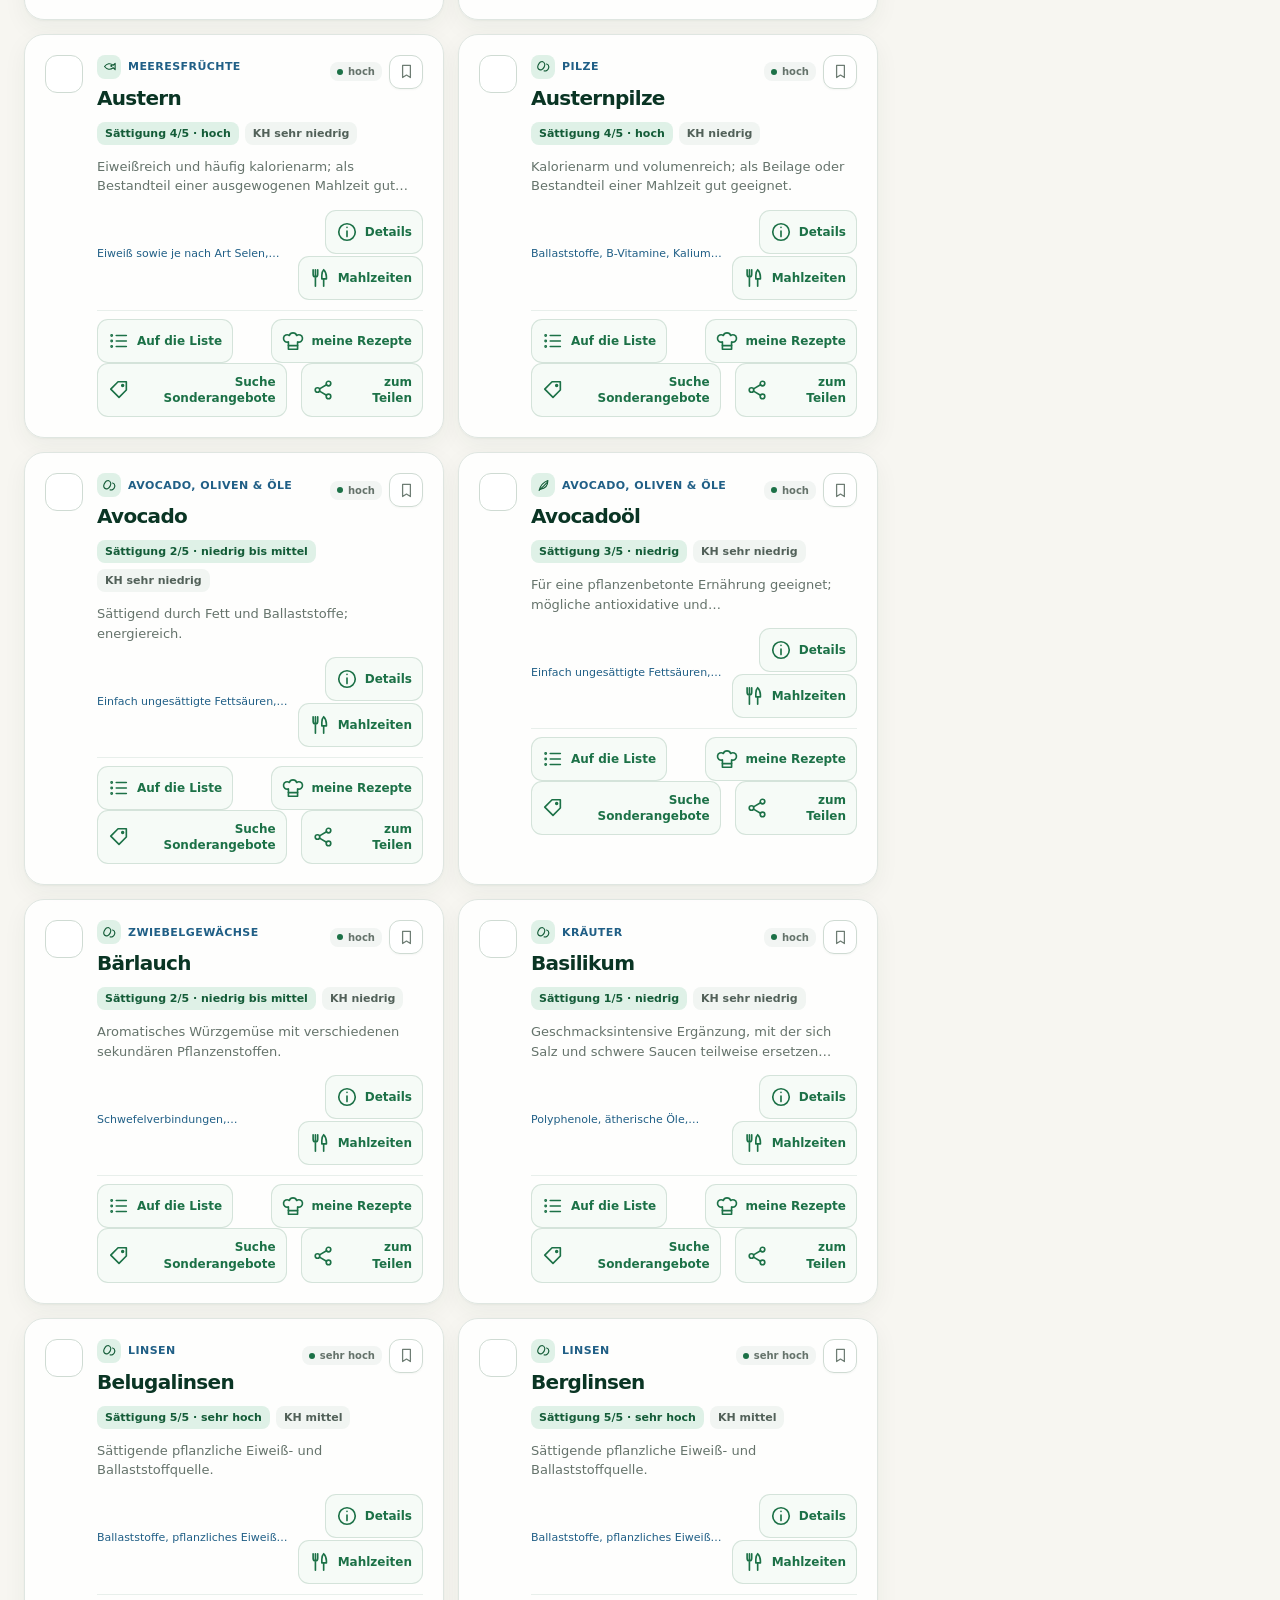
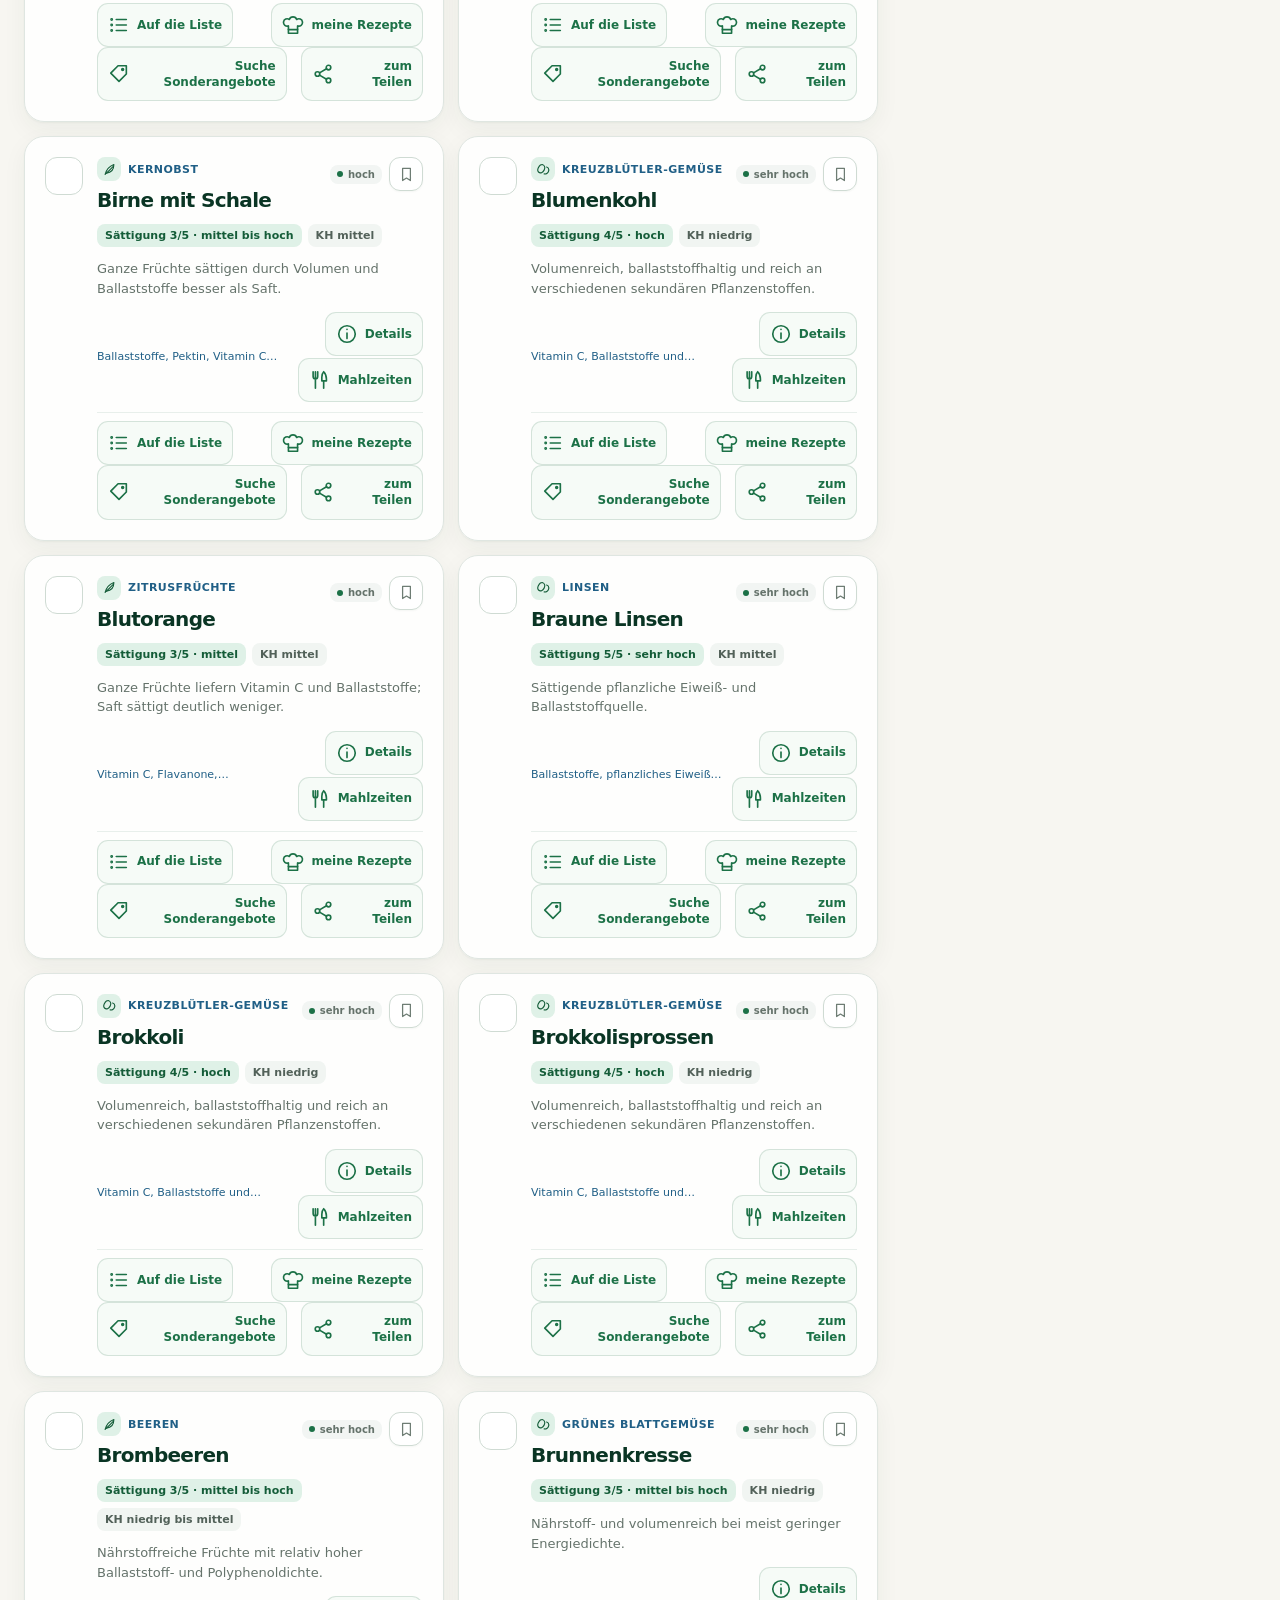
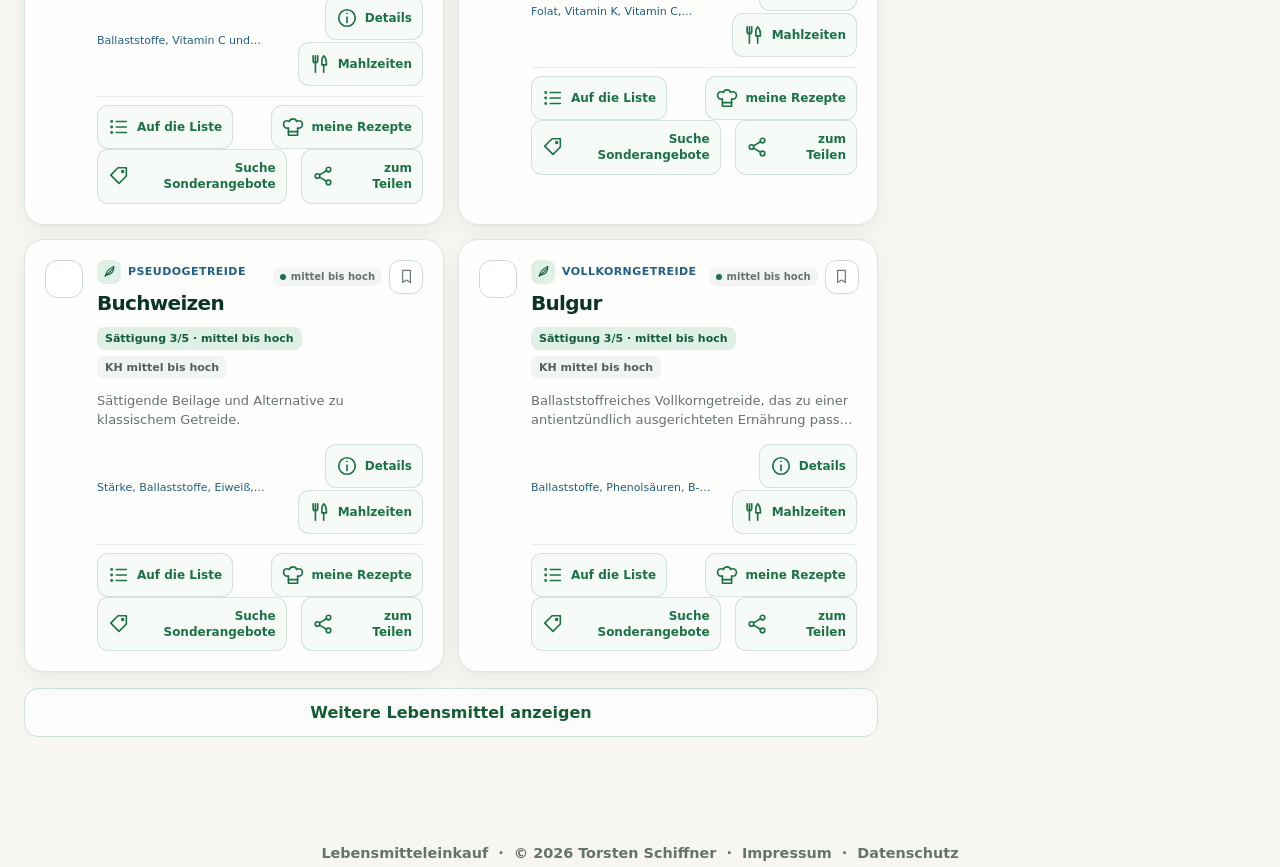
==== commit 2d2e9561: "Add red wine vinegar, asparagus and five meals" ====
--- a/index.html
+++ b/index.html
@@ -74,7 +74,7 @@
               <p class="eyebrow">Antientzündlich einkaufen</p>
               <h1>Gute Auswahl.<br /><span>Einfacher Einkauf.</span></h1>
               <p>
-                287 sorgfältig eingeordnete Lebensmittel – nach Sättigung,
+                289 sorgfältig eingeordnete Lebensmittel – nach Sättigung,
                 Alltagstauglichkeit und aktiven Pflanzenstoffen.
               </p>
               <div class="hero-actions">
@@ -96,7 +96,7 @@
                 <span class="berry berry-two"></span>
               </div>
               <div class="hero-stat stat-primary">
-                <strong>287</strong>
+                <strong>289</strong>
                 <span>Lebensmittel</span>
               </div>
               <div class="hero-stat stat-secondary">
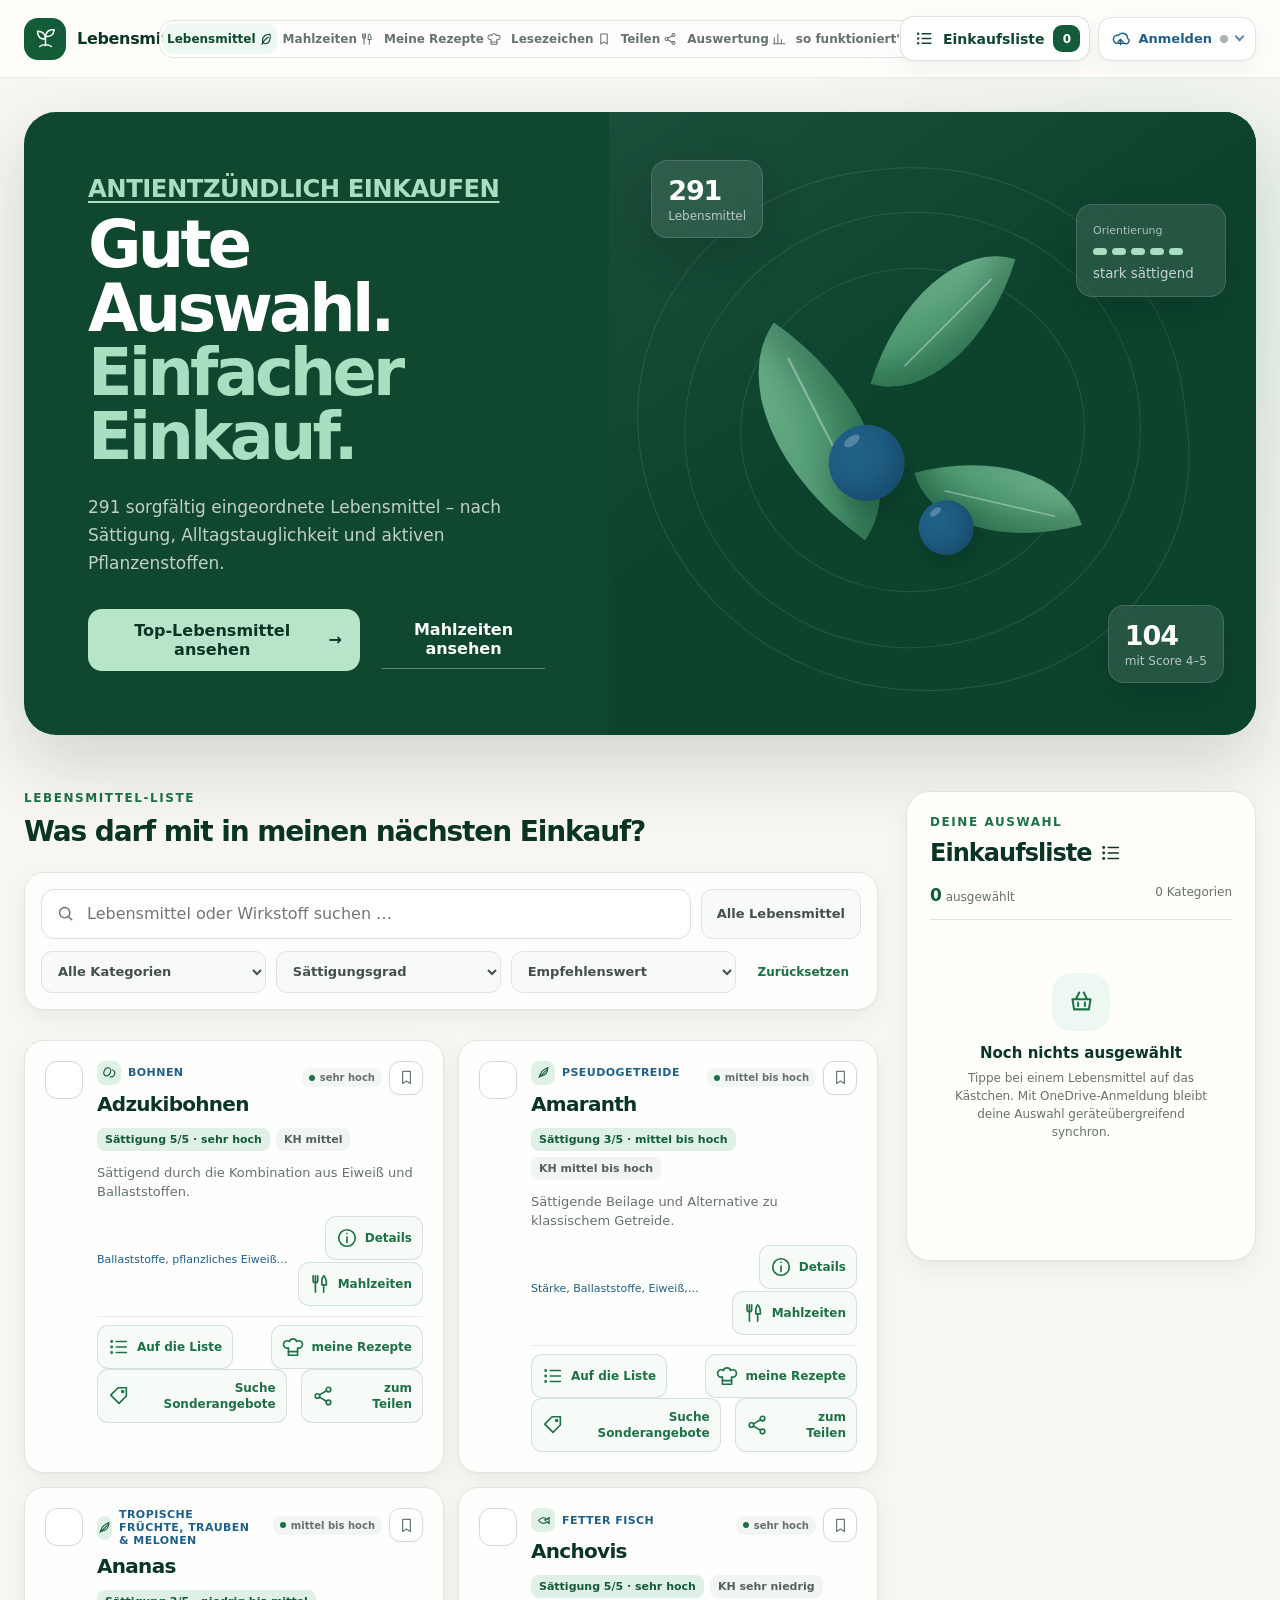
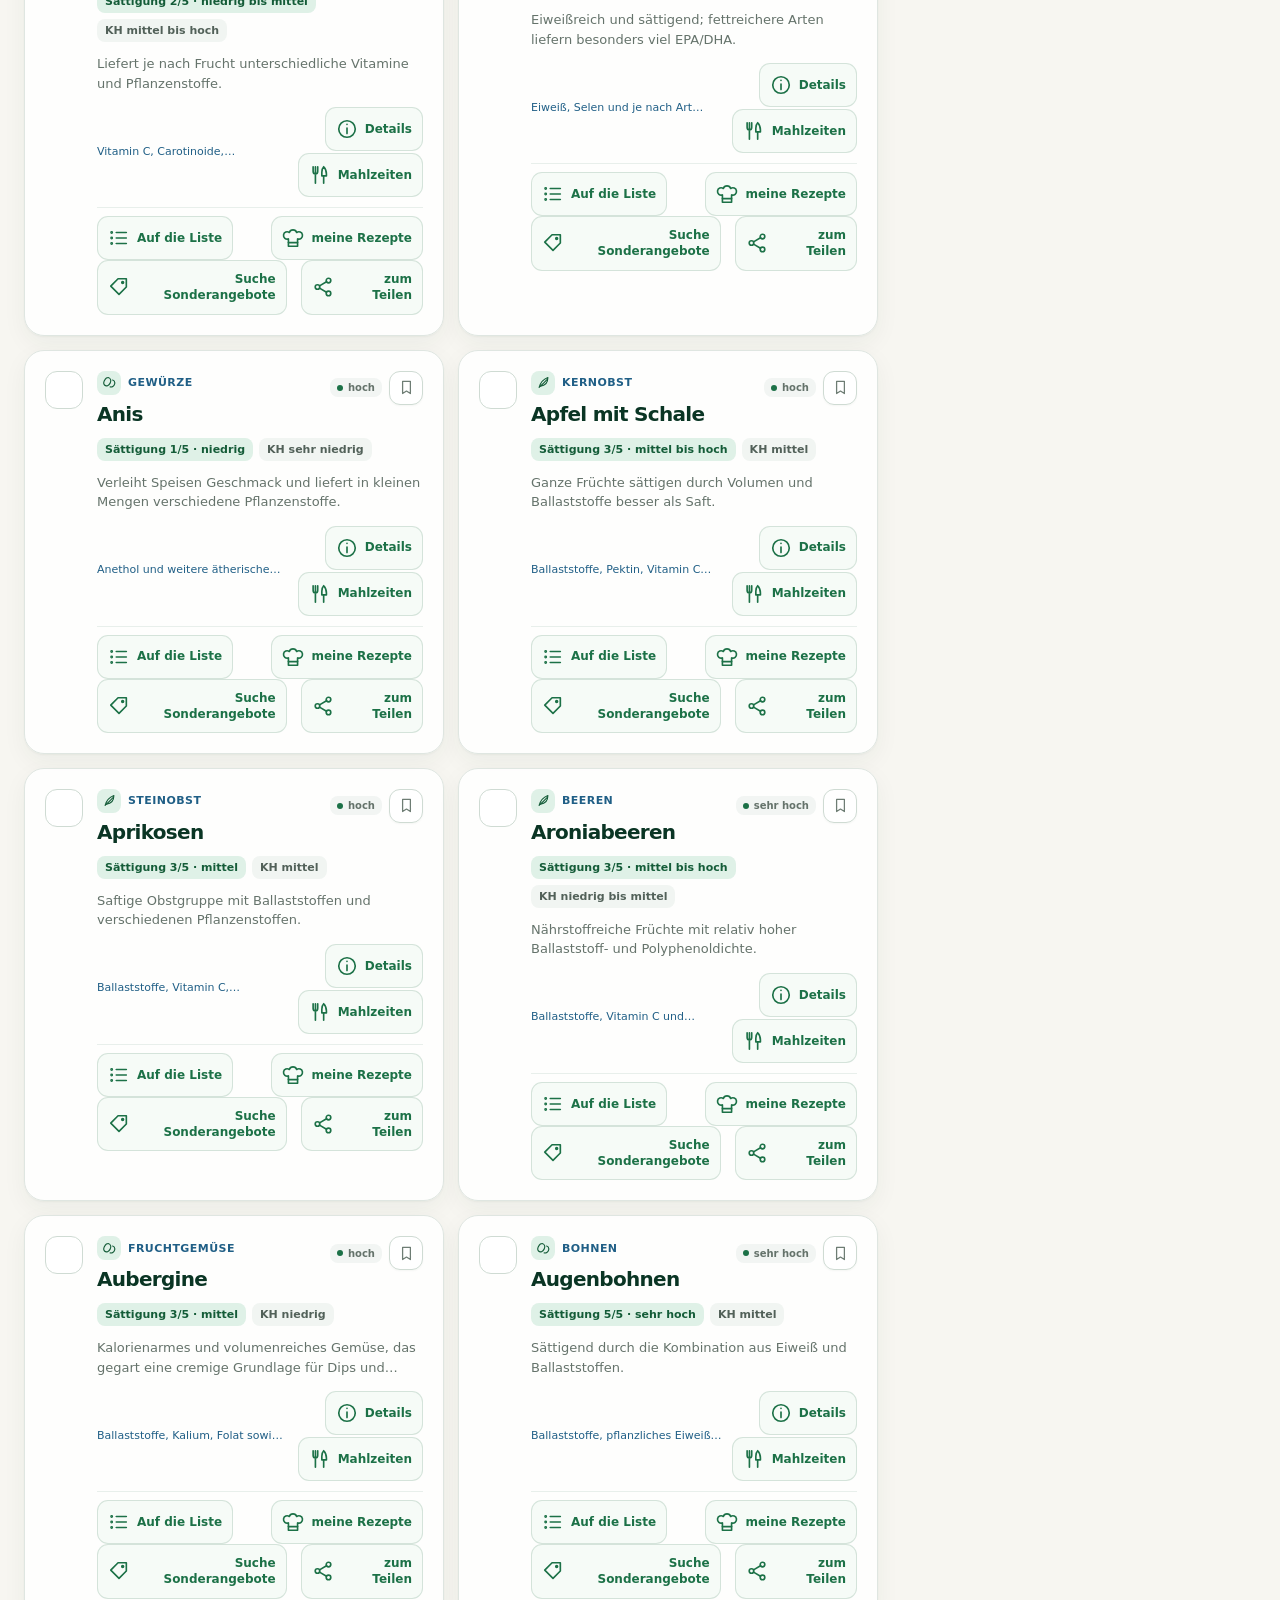
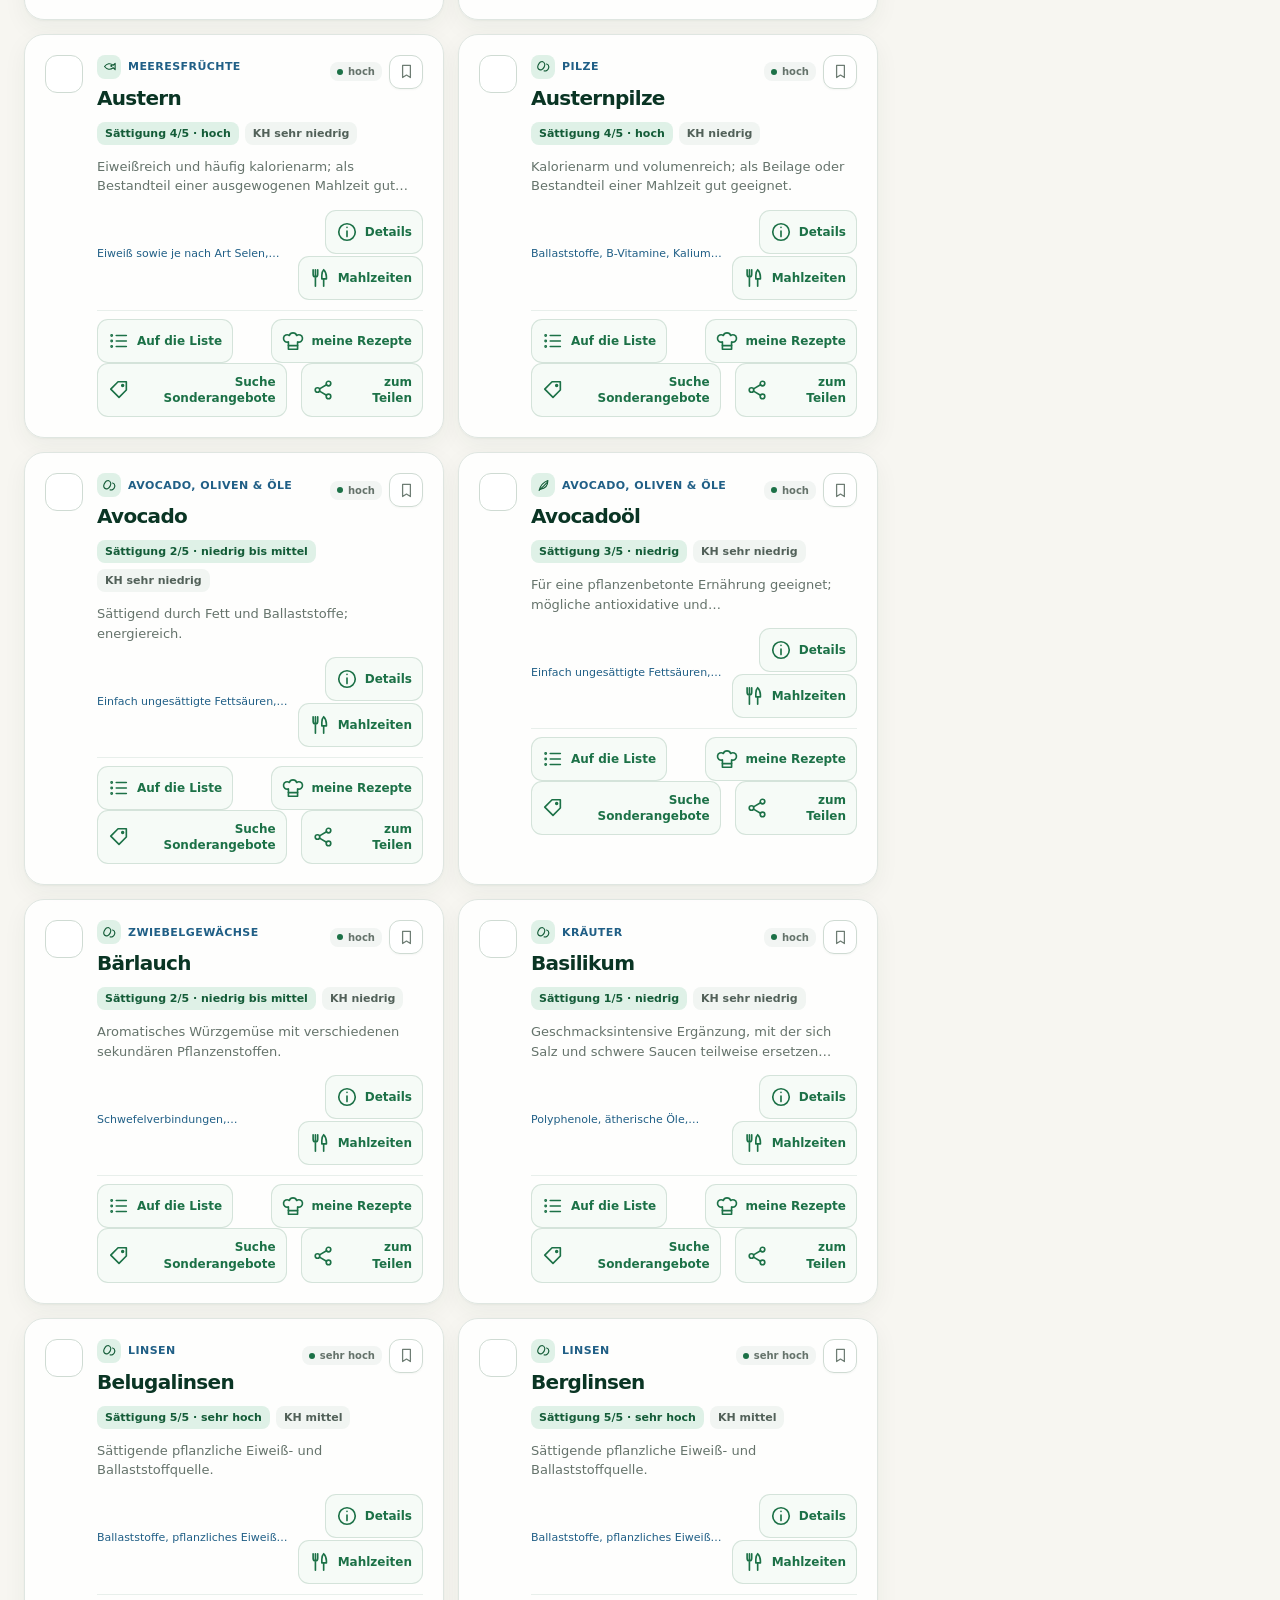
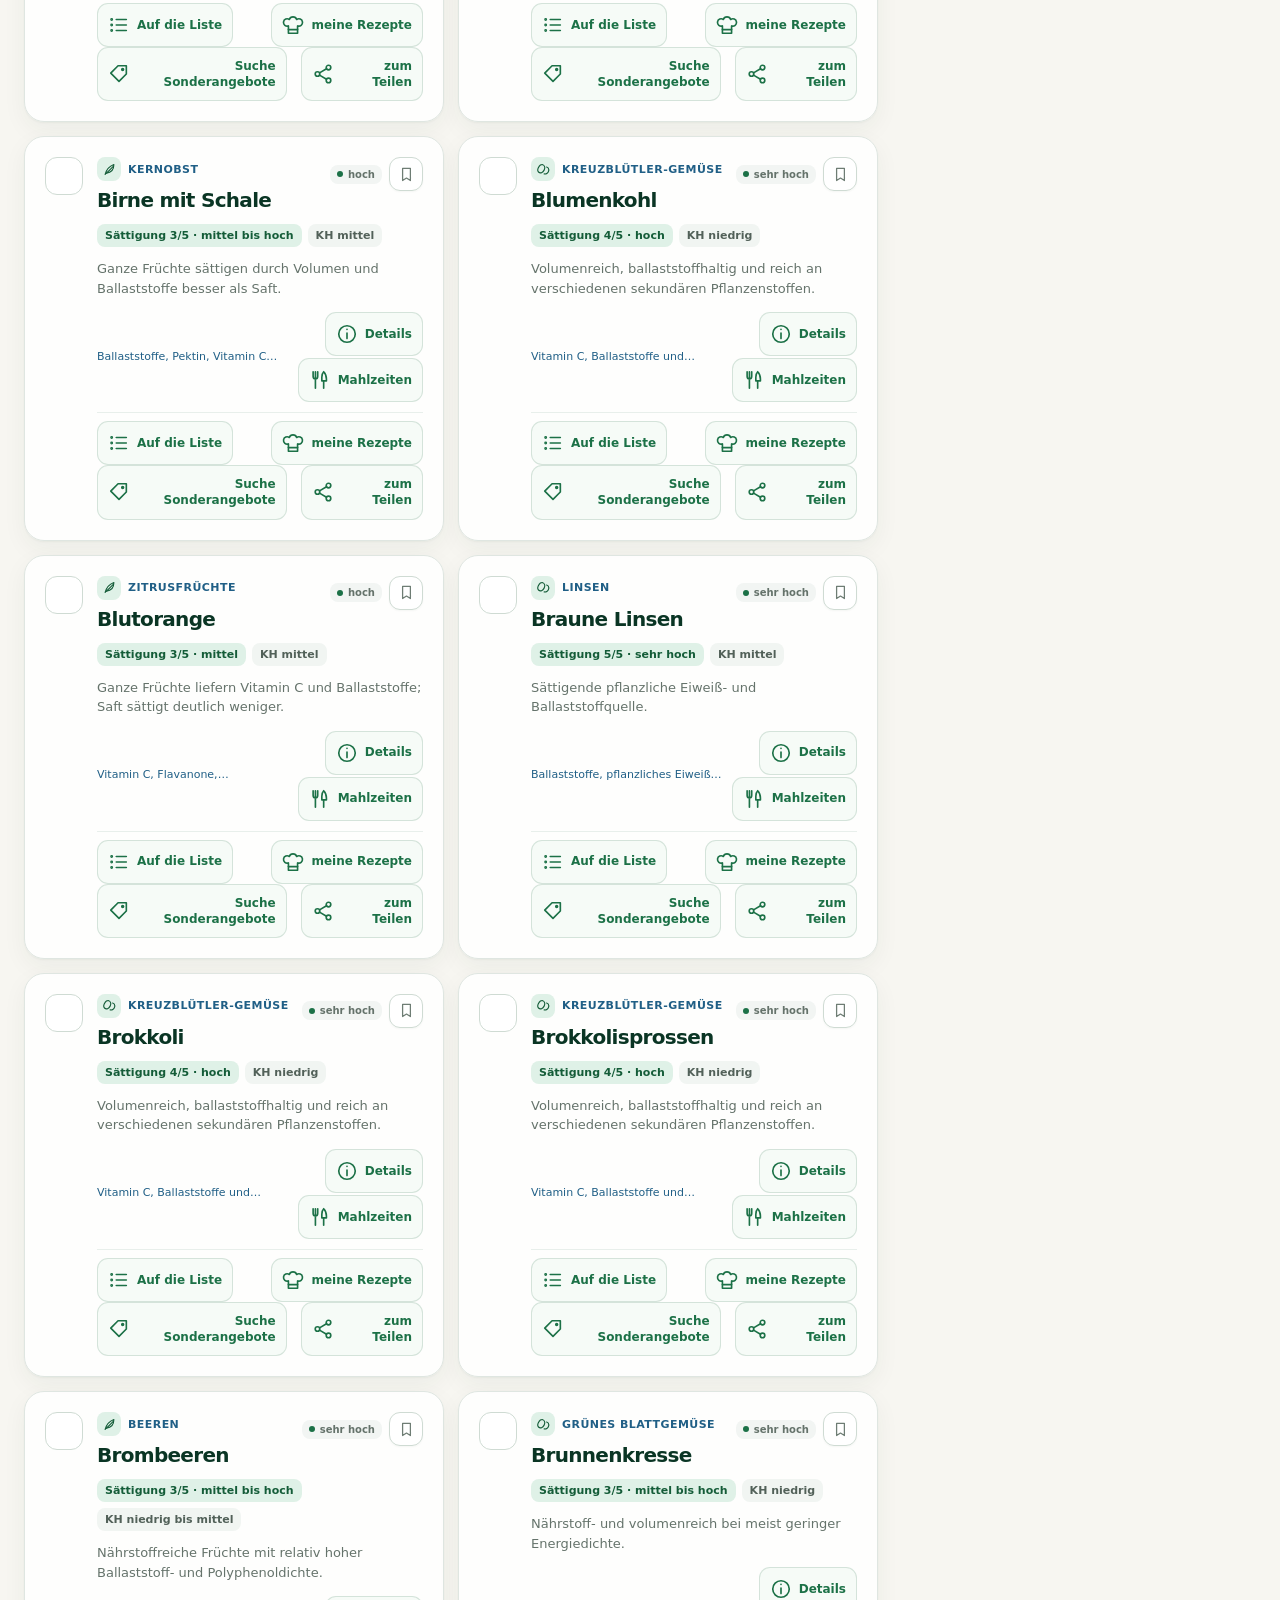
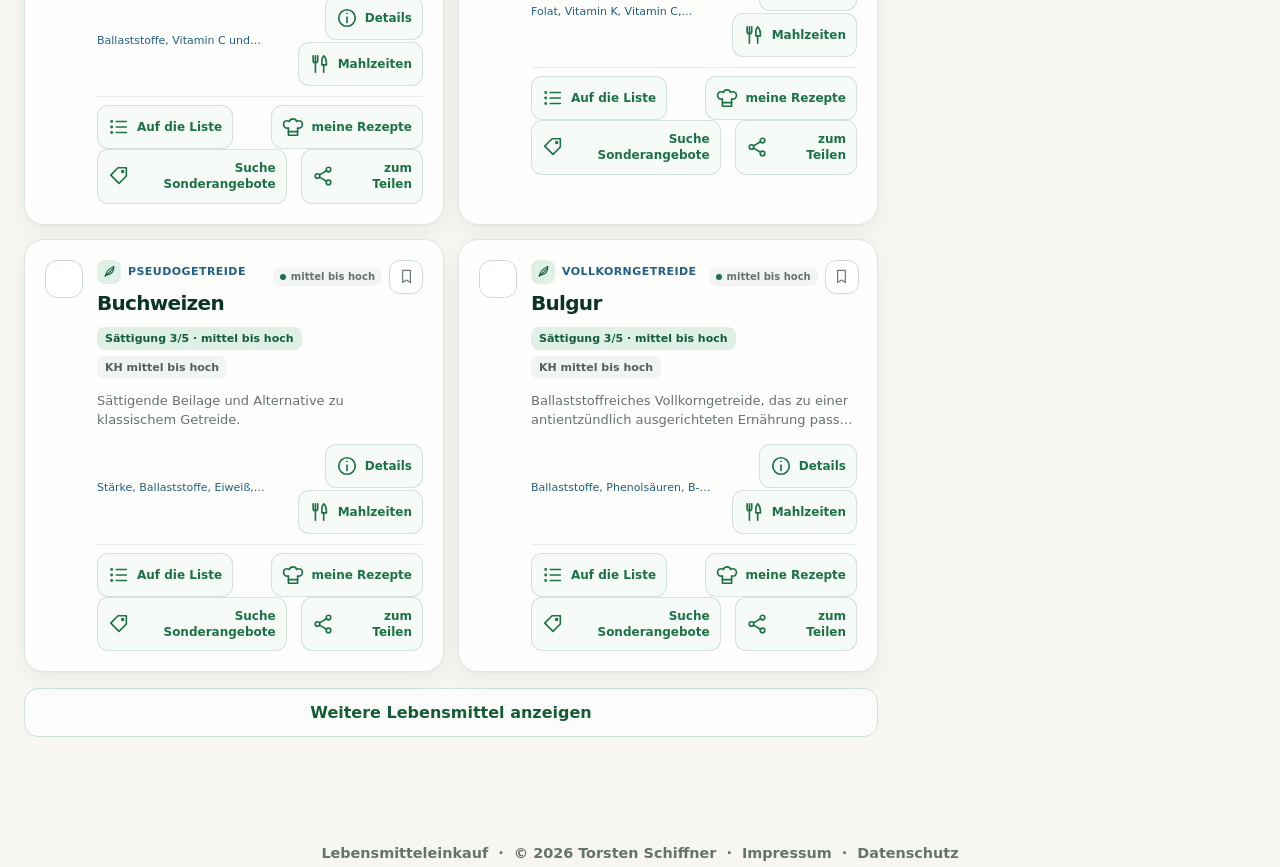
==== commit ce6d389c: "Add green beans, unsweetened soy yogurt and nine meals" ====
--- a/index.html
+++ b/index.html
@@ -74,7 +74,7 @@
               <p class="eyebrow">Antientzündlich einkaufen</p>
               <h1>Gute Auswahl.<br /><span>Einfacher Einkauf.</span></h1>
               <p>
-                289 sorgfältig eingeordnete Lebensmittel – nach Sättigung,
+                291 sorgfältig eingeordnete Lebensmittel – nach Sättigung,
                 Alltagstauglichkeit und aktiven Pflanzenstoffen.
               </p>
               <div class="hero-actions">
@@ -96,7 +96,7 @@
                 <span class="berry berry-two"></span>
               </div>
               <div class="hero-stat stat-primary">
-                <strong>289</strong>
+                <strong>291</strong>
                 <span>Lebensmittel</span>
               </div>
               <div class="hero-stat stat-secondary">
